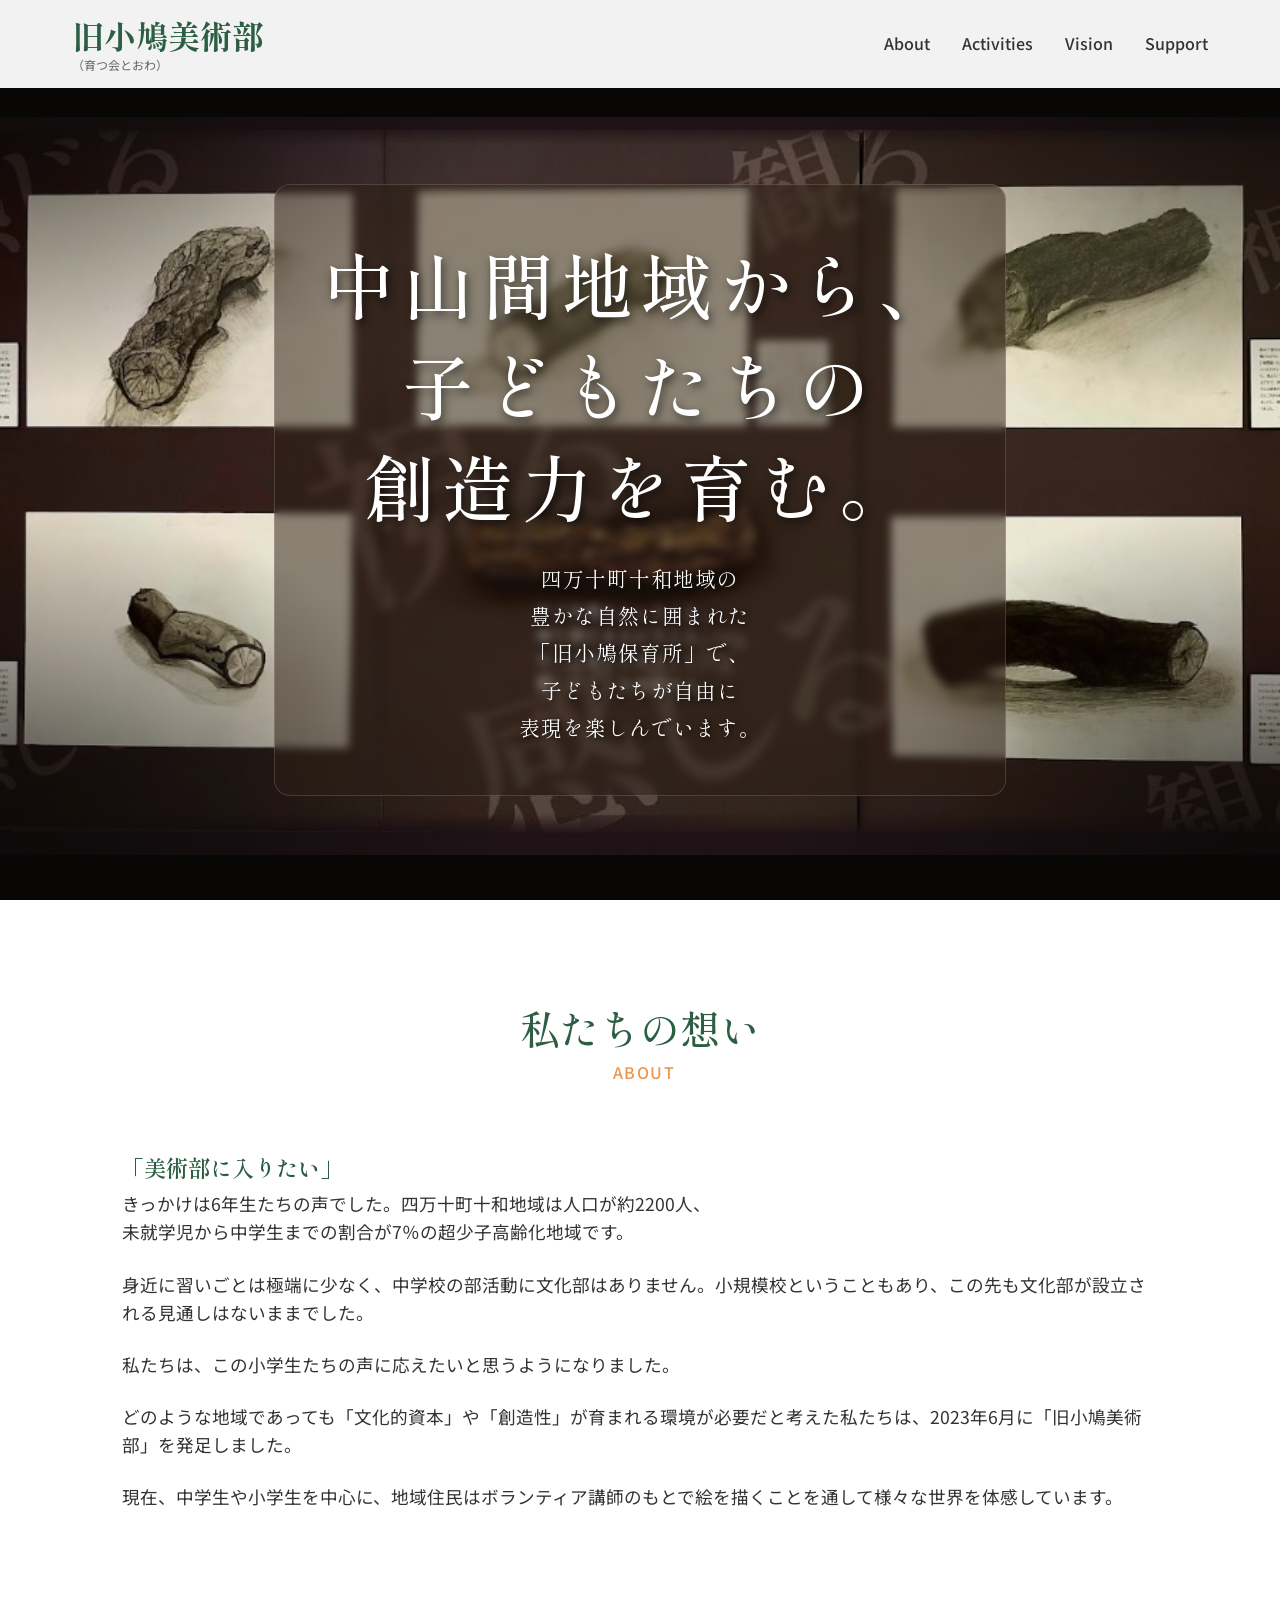
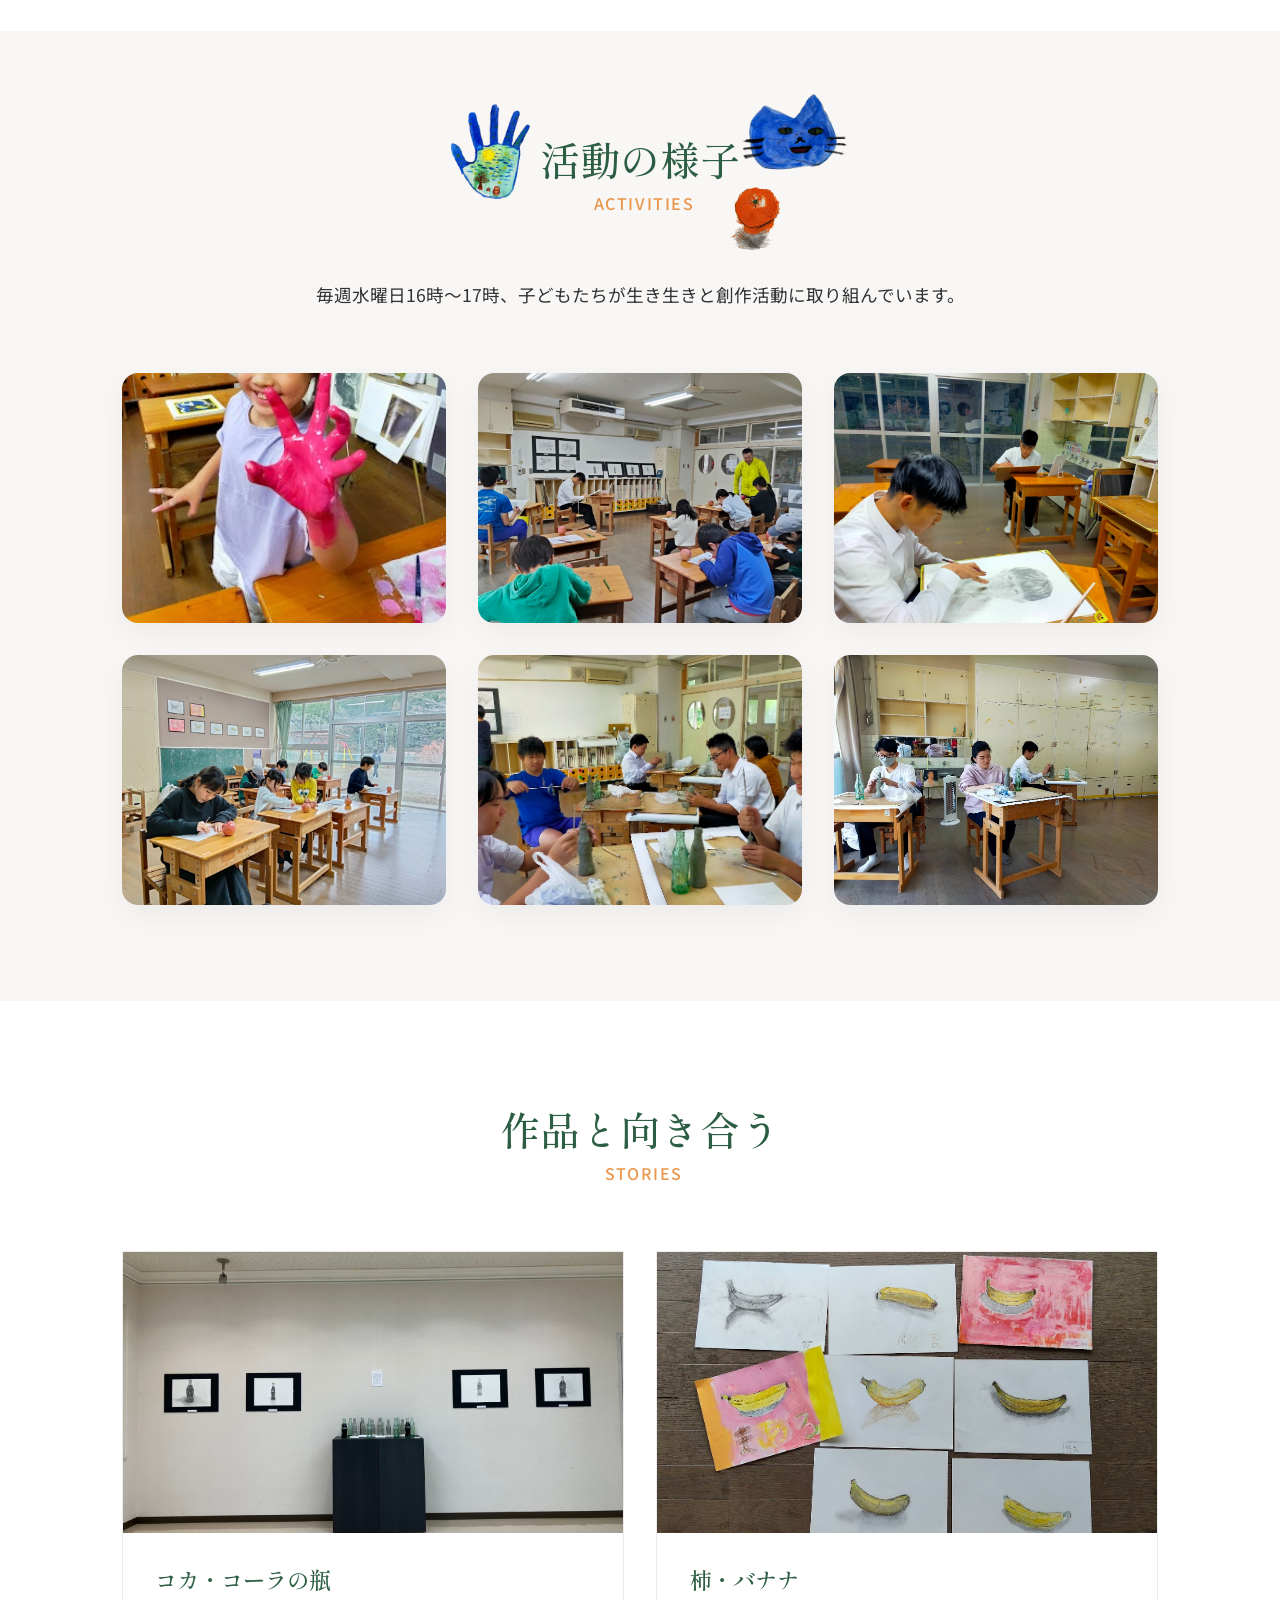
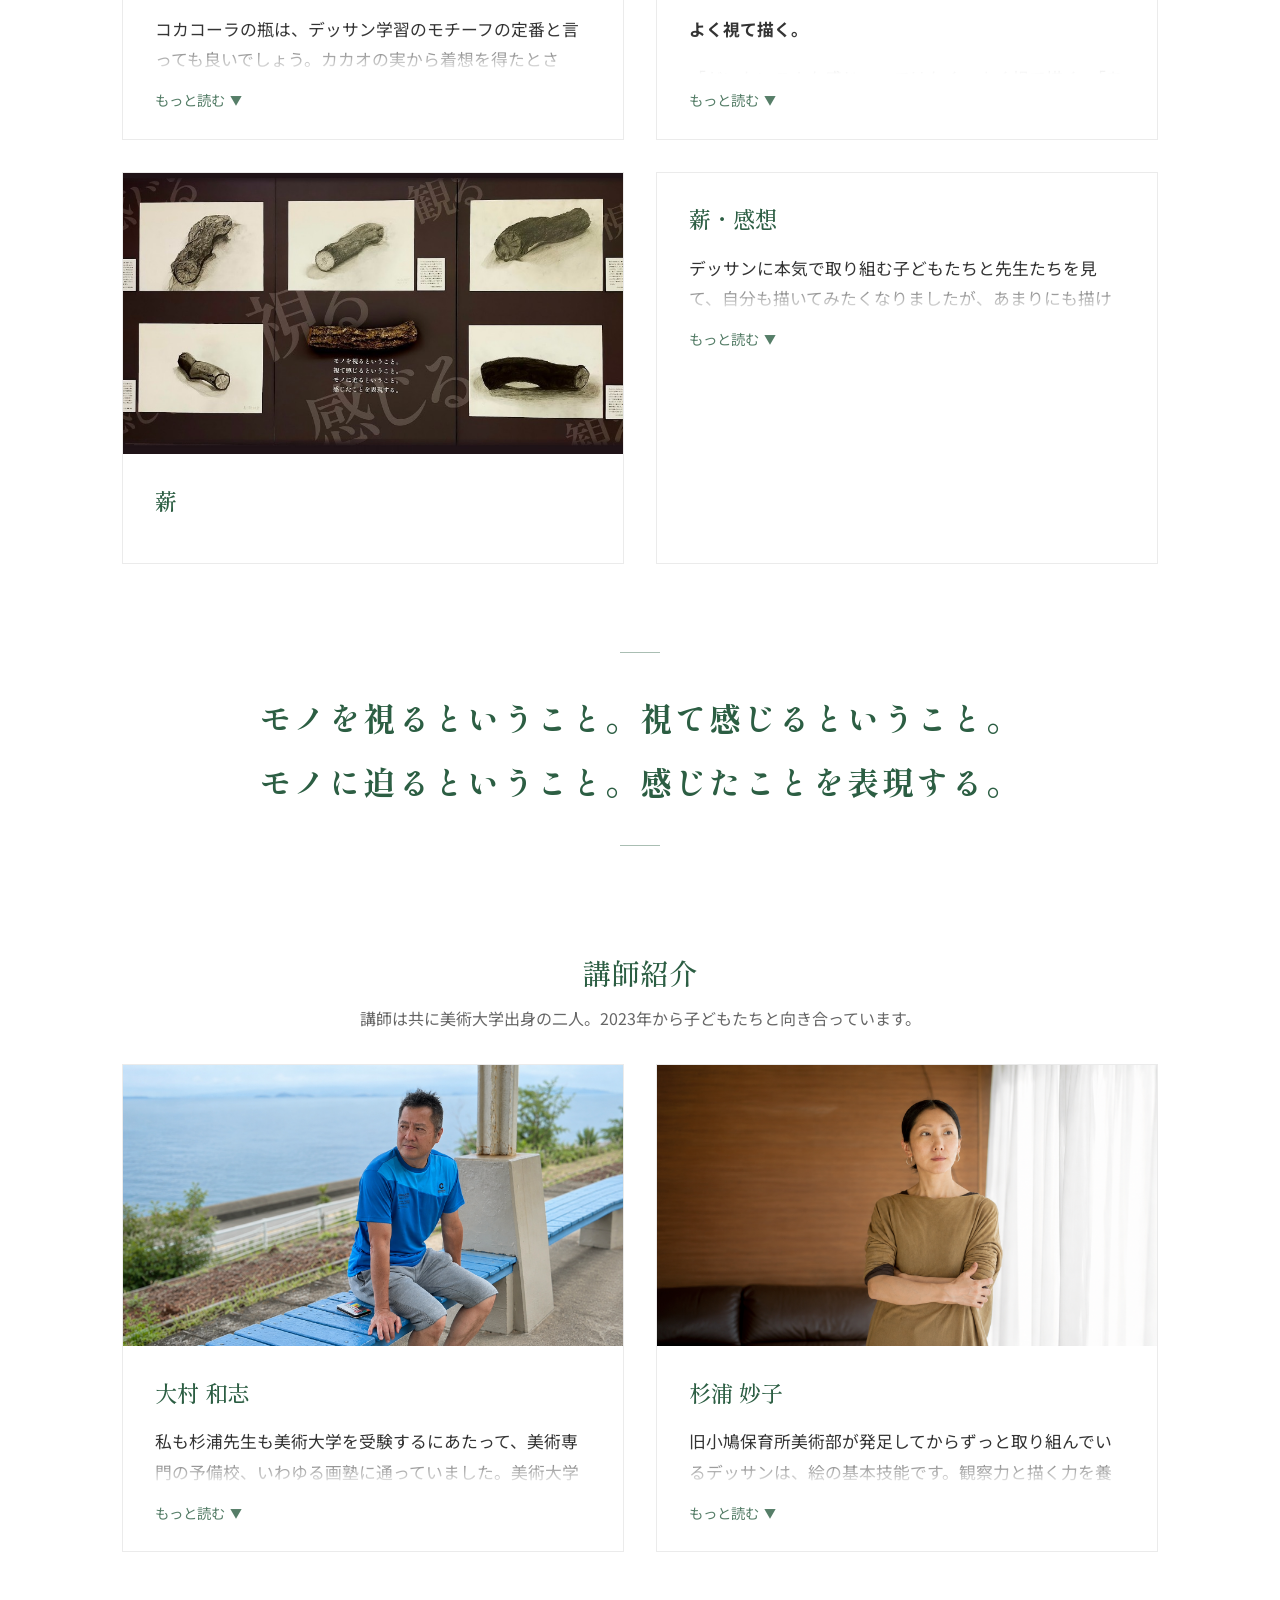
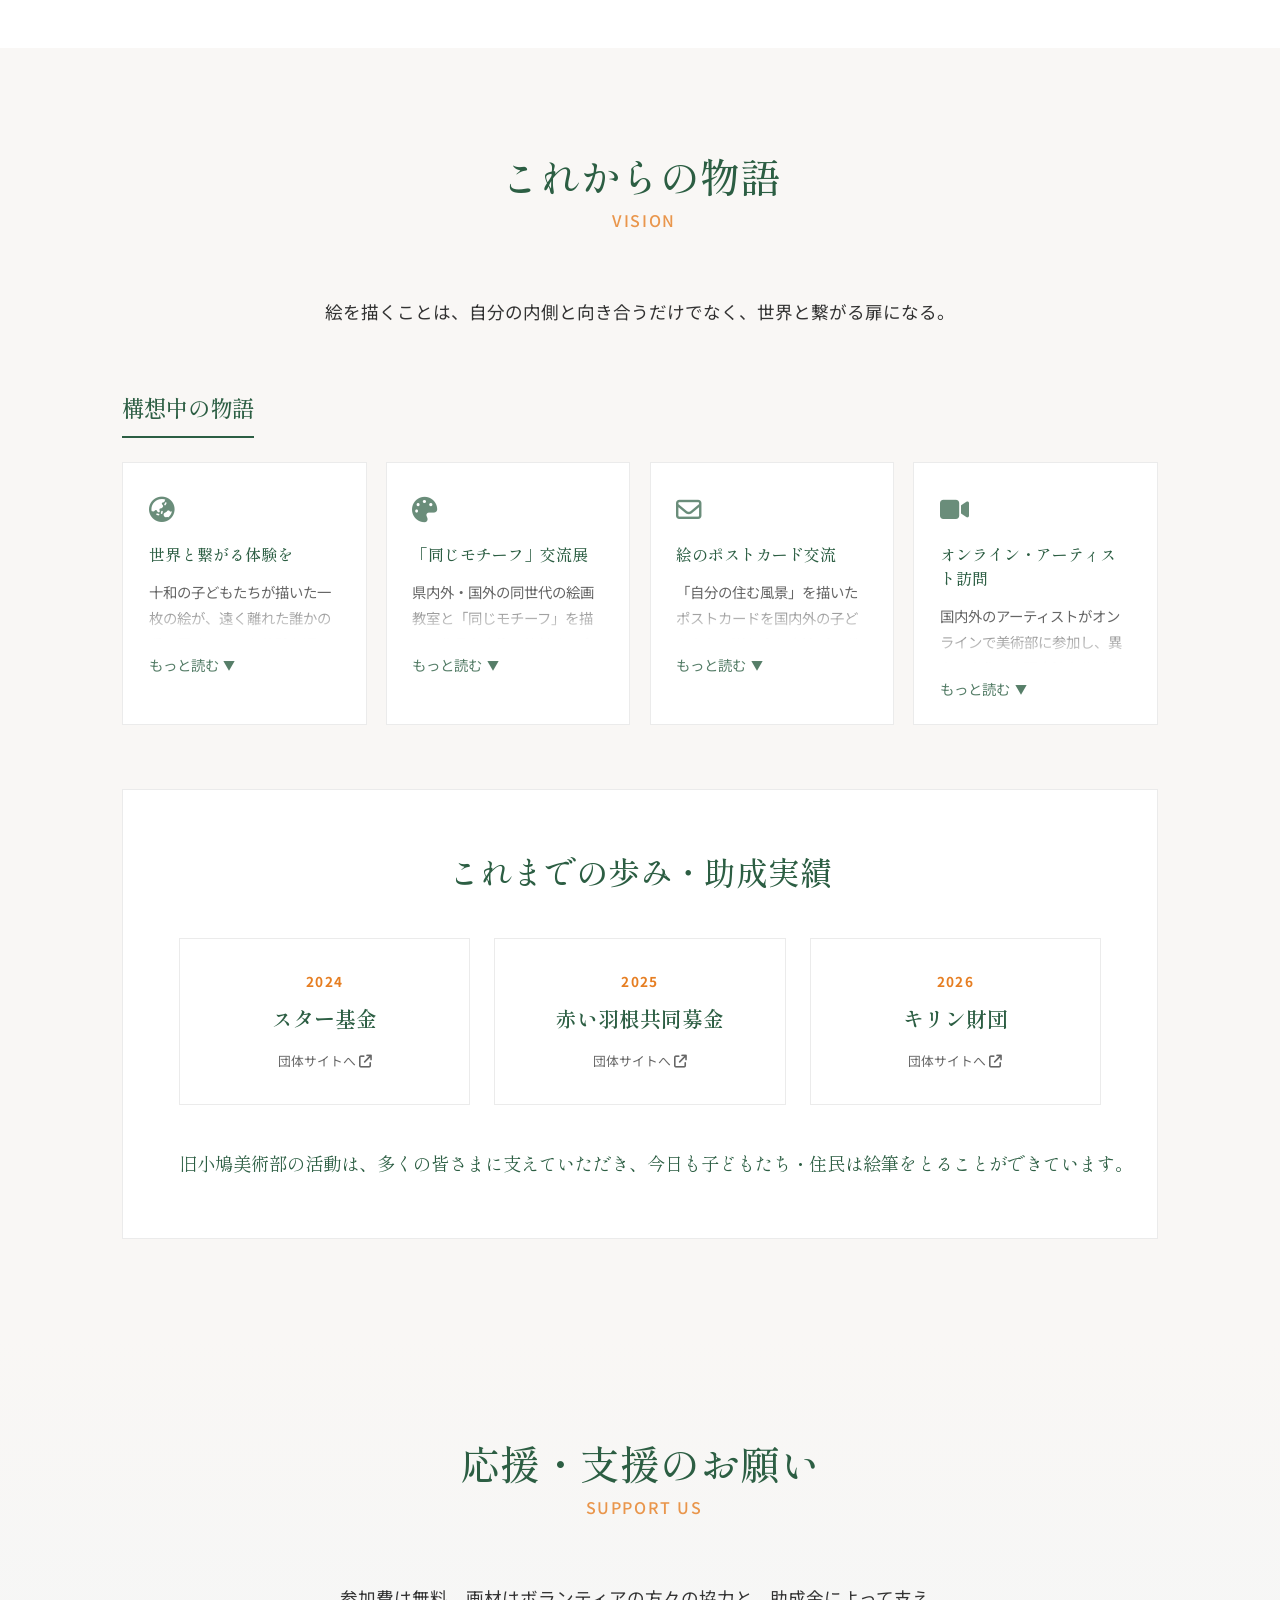
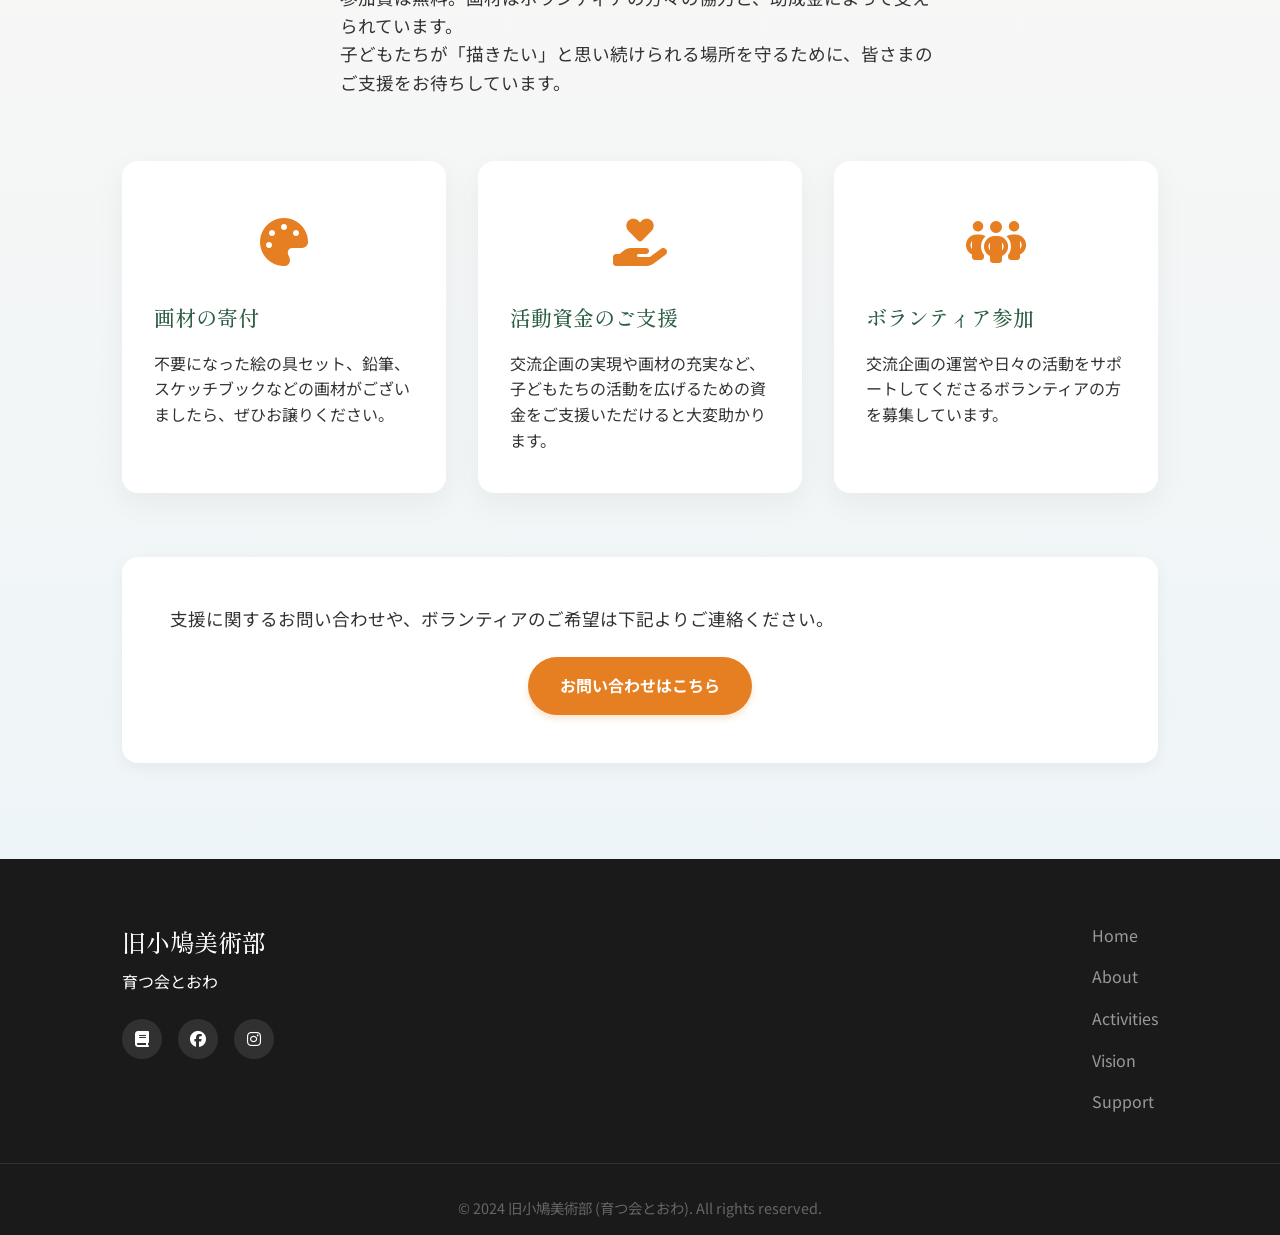
==== index.html @ 77a18623 "fix: 薪・感想カードからヒーロー画像を削除 Co-Authored-By: Claude Sonnet 4.6 <noreply@anthropic.com>" ====
<!DOCTYPE html>
<html lang="ja">

<head>
    <meta charset="UTF-8">
    <meta name="viewport" content="width=device-width, initial-scale=1.0">
    <title>旧小鳩美術部 | 育つ会とおわ</title>
    <meta name="description" content="四万十町十和地域の子どもたちの創造力を育む「旧小鳩美術部」の公式ウェブサイトです。">
    <!-- Google Fonts -->
    <link rel="preconnect" href="https://fonts.googleapis.com">
    <link rel="preconnect" href="https://fonts.gstatic.com" crossorigin>
    <link
        href="https://fonts.googleapis.com/css2?family=Noto+Sans+JP:wght@100..900&family=Shippori+Mincho:wght@400;500;600;700&family=M+PLUS+Rounded+1c:wght@300;400;500&display=swap"
        rel="stylesheet">
    <!-- Font Awesome -->
    <link rel="stylesheet" href="https://cdnjs.cloudflare.com/ajax/libs/font-awesome/6.4.0/css/all.min.css">
    <link rel="stylesheet" href="style.css?v=33">
</head>

<body>
    <!-- Header -->
    <header class="header">
        <div class="header-container">
            <h1 class="logo">
                <a href="#">旧小鳩美術部</a>
                <span class="logo-sub">（育つ会とおわ）</span>
            </h1>
            <nav class="nav">
                <ul class="nav-list">
                    <li><a href="#about">About</a></li>
                    <li><a href="#activities">Activities</a></li>
                    <li><a href="#vision">Vision</a></li>
                    <li><a href="#support">Support</a></li>
                </ul>
            </nav>
            <div class="hamburger">
                <span></span>
                <span></span>
                <span></span>
            </div>
        </div>
    </header>

    <main>
        <!-- Hero Section -->
        <section class="hero" id="home">
            <div class="hero-content">
                <h2 class="hero-title">中山間地域から<span class="hero-kuten">、</span><br class="hero-br">子どもたちの<br class="hero-br">創造力を育む。</h2>
                <p class="hero-text">四万十町十和地域の<br>豊かな自然に囲まれた<br>「旧小鳩保育所」で、<br>子どもたちが自由に<br>表現を楽しんでいます。</p>
            </div>
        </section>

        <!-- About Section -->
        <section class="section about" id="about">
            <div class="container">
                <h2 class="section-title">私たちの想い<span>About</span></h2>
                <div class="about-flex">
                    <div class="about-text">
                        <p><span class="about-voice">「美術部に入りたい」</span>きっかけは6年生たちの声でした。四万十町十和地域は人口が約2200人、<br>未就学児から中学生までの割合が7％の超少子高齢化地域です。</p>
                        <p>身近に習いごとは極端に少なく、中学校の部活動に文化部はありません。小規模校ということもあり、この先も文化部が設立される見通しはないままでした。</p>
                        <p>私たちは、この小学生たちの声に応えたいと思うようになりました。</p>
                        <p>どのような地域であっても「文化的資本」や「創造性」が育まれる環境が必要だと考えた私たちは、2023年6月に「旧小鳩美術部」を発足しました。</p>
                        <p>現在、中学生や小学生を中心に、地域住民はボランティア講師のもとで絵を描くことを通して様々な世界を体感しています。</p>
                    </div>
                </div>
            </div>
        </section>

        <!-- Activities Section -->
        <section class="section activities" id="activities">
            <img src="img/art/to-ka/te.png" alt="" class="deco-art deco-te" aria-hidden="true">
            <img src="img/art/to-ka/neko.png" alt="" class="deco-art deco-neco" aria-hidden="true">
            <img src="img/art/to-ka/mikan.png" alt="" class="deco-art deco-mican" aria-hidden="true">
            <div class="container">
                <h2 class="section-title">活動の様子<span>Activities</span></h2>
                <p class="section-desc">毎週水曜日16時～17時、子どもたちが生き生きと創作活動に取り組んでいます。</p>

                <div class="gallery">
                    <div class="gallery-item">
                        <div class="image-placeholder mock-img-1"></div>
                    </div>
                    <div class="gallery-item">
                        <div class="image-placeholder mock-img-2"></div>
                    </div>
                    <div class="gallery-item">
                        <div class="image-placeholder mock-img-3"></div>
                    </div>
                    <div class="gallery-item">
                        <div class="image-placeholder mock-img-4"></div>
                    </div>
                    <div class="gallery-item">
                        <div class="image-placeholder mock-img-5"></div>
                    </div>
                    <div class="gallery-item">
                        <div class="image-placeholder mock-img-6"></div>
                    </div>
                </div>
            </div>
        </section>

        <!-- Stories Section -->
        <section class="section stories" id="stories">
            <div class="container">
                <h2 class="section-title">作品と向き合う<span>Stories</span></h2>

                <!-- 1. 作品カード -->
                <div class="story-grid">
                    <div class="story-card">
                        <img src="img/art/cola.jpg" alt="コカコーラの瓶 デッサン展示" class="story-card-img">
                        <div class="story-card-content">
                            <h3>コカ・コーラの瓶</h3>
                            <div class="story-body">
                                <div class="story-text">
                                    <p>コカコーラの瓶は、デッサン学習のモチーフの定番と言っても良いでしょう。カカオの実から着想を得たとされ、暗闇で持ってもそれとわかるオリジナルな形として作られたコカコーラの瓶は、長い歴史を経て現在の洗練された形になりました。極められた曲線美とバランス美は、今も、飲料ボトルデザインの最高傑作であり続けています。</p>
                                    <p>ボトルデザインの必要性が失われたかに見えるペットボトル時代の今、人々から忘れられつつある「コカ・コーラの瓶の美しさ」を、視て、感じて、書いて、さらには、触って、発見して、表現することに挑みました。</p>
                                    <p>デッサンの後に、粘土で表現してみた人、粘土の後にデッサンに取り組んだ人、粘土だけに集中した人。各々がコカコーラの瓶と向き合いました。</p>
                                </div>
                            </div>
                            <button class="story-toggle">もっと読む <span class="toggle-icon">▼</span></button>
                        </div>
                    </div>

                    <div class="story-card">
                        <img src="img/art/banana.jpg" alt="柿・バナナ デッサン" class="story-card-img">
                        <div class="story-card-content">
                            <h3>柿・バナナ</h3>
                            <div class="story-body">
                                <div class="story-text">
                                    <p><strong>よく視て描く。</strong></p>
                                    <p>「だいたいこんな感じ〜」ではなく、よく視て描く。「あぁ、こんなになっていたのか！」「あぁ、柿色一色じゃないんだ！」「あぁ、丸いだけじゃないんだ！」それが大切。</p>
                                    <p>よく視て描く。思い込みで済ませていると、なんでも思い込みで済ませるようになる。どんなものにも、さまざまな表情があって、ひとつとして同じものはないことを知る。</p>
                                    <p>じっくり観る。これでもか！と観る。すると、これだけ描ける！みんな、よく観た！よく描けた！</p>
                                </div>
                            </div>
                            <button class="story-toggle">もっと読む <span class="toggle-icon">▼</span></button>
                        </div>
                    </div>

                    <div class="story-card">
                        <img src="img/art/hero-bg-edited.jpg" alt="薪 デッサン展示" class="story-card-img">
                        <div class="story-card-content">
                            <h3>薪</h3>
                        </div>
                    </div>

                    <div class="story-card">
                        <div class="story-card-content">
                            <h3>薪・感想</h3>
                            <div class="story-body">
                                <div class="story-text">
                                    <p>デッサンに本気で取り組む子どもたちと先生たちを見て、自分も描いてみたくなりましたが、あまりにも描けなくてすぐに後悔。でも、そんな感情を乗り越えていった子どもたちに習って続けてみました。すると、続けた人にだけ解る世界に少し触れられたような気がしました。そして、真剣に描く行為や空間を誰かと共有することが楽しいという自分を発見しました。また皆と描きたい!!</p>
                                    <p class="story-attr">成人女性</p>
                                    <p>初めて描きました。最初は「1時間で描けるかな」と思って描いてみたいけど、1時間描いたところで、先生から「さあ!ここからだよ!」と言われて続けていたら、視えていなかったところが次々に視えてきて、明暗や影や立体感など、いろんな発見がありました。「できた」と思ったところから続けていたら新しい発見があったし、描き終わってからも発見がありました。</p>
                                    <p class="story-attr">中学2年生　男子</p>
                                    <p>デッサンというものをやったことがないだけでなく見たこともありませんでした。楽しそうだなあと思って描くことにしました。どうしても描く方に偏りがちになるけれど、できるだけ描くのを抑えて、視るようにしました。すると、それまで表面の模様に引っ張られてしまっていたけど、明暗が視えてきました。明暗が視えてくると立体感が出てきました。すごくがんばって描けたと思います。</p>
                                    <p class="story-attr">中学3年生　男子</p>
                                    <p>最初にモチーフを見た時「細かいけど、そのぶん描きやすいかも」と思いました。でも、描き進めていくうちに視た通り描けないところが出てきて、特に伐り口のところが、どうしても窪んでるようになってしまって困っていたときに先生から「直線での表現」というヒントをもらいました。描き始めていくうちに視えてきたことがたくさんあって、最後は「木らしく立体的に」描けたと思います。</p>
                                    <p class="story-attr">中学2年生　男子</p>
                                    <p>どう描けば、硬すぎないけど柔らかくもない「木の質感」が出るんだろうと考えました。表面のゴツゴツした感じに惑わされながら、まずは大まかな輪郭を捉えつつ、影をしっかり視るようにしました。途中で「明暗を視よう!」という助言をもらって、思い切って明暗を視て、思い切って描きました。ちゃんと視ないと想像で描いてしまうので、視ることが大切だと思いました。</p>
                                    <p class="story-attr">中学2年生　男子</p>
                                </div>
                            </div>
                            <button class="story-toggle">もっと読む <span class="toggle-icon">▼</span></button>
                        </div>
                    </div>
                </div>

                <!-- 2. コンセプト文 -->
                <div class="stories-concept">
                    <p>モノを視る<br class="sp-br">ということ。<br class="sp-br">視て感じる<br class="sp-br">ということ。</p>
                    <p>モノに迫る<br class="sp-br">ということ。<br class="sp-br">感じたことを<br class="sp-br">表現する。</p>
                </div>

                <!-- 3. 講師紹介 -->
                <div class="instructor-heading">
                    <h3>講師紹介</h3>
                    <p>講師は共に美術大学出身の二人。2023年から子どもたちと向き合っています。</p>
                </div>
                <div class="story-grid">
                    <div class="story-card">
                        <img src="img/teacher/横長/a7eb2514-f425-4d17-a295-8e4b19786061.png" alt="講師 大村和志" class="story-card-img instructor-img">
                        <div class="story-card-content">
                            <h3>大村 和志</h3>
                            <div class="story-body">
                                <div class="story-text">
                                    <p>私も杉浦先生も美術大学を受験するにあたって、美術専門の予備校、いわゆる画塾に通っていました。美術大学というところは「画塾などで専門の美術教育を受けていないと合格できない」とされています。100%ではありませんし、美術大学のレベルにもよりますが、100%に近いことは確かです。</p>
                                    <p>デッサンで何を学ぶのかというと、私の場合は「徹底的に視ること」でした。もののかたちはもちろん、それらを取り巻く空気、光、全ての質感・・・目の前のモチーフそのものと、それらがそこにどう存在しているのかを徹底的に視て、そして自分はどう感じたのかを紙の上に表現する。その作業の中で「見えていなかったものとの新しい出合い」があり、さらに深く視ていく。これらの行いの全てがデッサンなのであろうというのが、私がかつて学んだことであり、今もそう考えています。</p>
                                    <p>この作業は、何も美術大学に行かずとも、あるいは絵を描かずとも、生きていく上で必要なスキルというか「ものの見方の習慣」であろうと思います。ここでデッサンに取り組む中学生と接しながら、これからの彼らの人生において、そんなスキルが身につきますようにと願っています。</p>
                                </div>
                            </div>
                            <button class="story-toggle">もっと読む <span class="toggle-icon">▼</span></button>
                        </div>
                    </div>
                    <div class="story-card">
                        <img src="img/teacher/横長/ca527e73-3e22-4c63-816f-4a30d3101622.png" alt="講師 杉浦妙子" class="story-card-img instructor-img">
                        <div class="story-card-content">
                            <h3>杉浦 妙子</h3>
                            <div class="story-body">
                                <div class="story-text">
                                    <p>旧小鳩保育所美術部が発足してからずっと取り組んでいるデッサンは、絵の基本技能です。観察力と描く力を養い、三次元のものを二次元に置き換えて描く力がデッサン力であり、描きたいものを描きたいように描くにはデッサン力が必要です。</p>
                                    <p>中学生たちはモチーフをよく観察して、講師からの指摘とアドバイスをよく聞いて、よく考えて、よく手を動かして、試行錯誤しながら描き続け、確実にデッサン力が上がってきています。</p>
                                    <p>旧小鳩保育所美術部は、描くことが好きな人が絵に集中して描くことのできる場（アトリエ）であり、集える場であると良いなと思っています。やってみたい、ちょっとやってみようかなと思ったら、それはもう既に才能の発露です。老若男女どんな方でも、ふらっと寄ってまず描いてみてほしいです。</p>
                                </div>
                            </div>
                            <button class="story-toggle">もっと読む <span class="toggle-icon">▼</span></button>
                        </div>
                    </div>
                </div>

            </div>
        </section>

        <!-- Vision Section -->
        <section class="section vision" id="vision">
            <div class="container">
                <h2 class="section-title">これからの物語<span>Vision</span></h2>
                <p class="section-desc">絵を描くことは、自分の内側と向き合うだけでなく、世界と繋がる扉になる。</p>

                <!-- 構想中の物語 -->
                <div class="vision-subtitle-block">
                    <h3 class="vision-subtitle">構想中の物語</h3>
                </div>
                <div class="vision-grid">
                    <div class="vision-card">
                        <div class="vision-icon"><i class="fa-solid fa-earth-asia"></i></div>
                        <h3>世界と繋がる体験を</h3>
                        <div class="story-body">
                            <p>十和の子どもたちが描いた一枚の絵が、遠く離れた誰かの手に届く。そんな体験を通じて、地域の枠を超えた繋がりを育みたいと考えています。</p>
                        </div>
                        <button class="story-toggle">もっと読む <span class="toggle-icon">▼</span></button>
                    </div>
                    <div class="vision-card">
                        <div class="vision-icon"><i class="fa-solid fa-palette"></i></div>
                        <h3>「同じモチーフ」交流展</h3>
                        <div class="story-body">
                            <p>県内外・国外の同世代の絵画教室と「同じモチーフ」を描いて作品を交換・比較する企画。同じものを見ても感じ方は違う——その発見が、子どもたちの視野を広げます。</p>
                        </div>
                        <button class="story-toggle">もっと読む <span class="toggle-icon">▼</span></button>
                    </div>
                    <div class="vision-card">
                        <div class="vision-icon"><i class="fa-regular fa-envelope"></i></div>
                        <h3>絵のポストカード交流</h3>
                        <div class="story-body">
                            <p>「自分の住む風景」を描いたポストカードを国内外の子どもたちと送り合う交流プログラム。十和の山や川が、世界のどこかの壁に飾られる日を目指して。</p>
                        </div>
                        <button class="story-toggle">もっと読む <span class="toggle-icon">▼</span></button>
                    </div>
                    <div class="vision-card">
                        <div class="vision-icon"><i class="fa-solid fa-video"></i></div>
                        <h3>オンライン・アーティスト訪問</h3>
                        <div class="story-body">
                            <p>国内外のアーティストがオンラインで美術部に参加し、異なる文化・表現方法を子どもたちに届けるプログラム。山奥にいながら、世界の感性に触れる時間を。</p>
                        </div>
                        <button class="story-toggle">もっと読む <span class="toggle-icon">▼</span></button>
                    </div>
                </div>

                <!-- これまでの歩み・助成実績 -->
                <div class="grants">
                    <h3 class="grants-title">これまでの歩み・助成実績</h3>
                    <div class="grants-grid">
                        <div class="grant-card">
                            <span class="grant-year">2024</span>
                            <span class="grant-name">スター基金</span>
                            <a href="https://starpilots.jp/" target="_blank" rel="noopener" class="grant-link">団体サイトへ <i class="fa-solid fa-arrow-up-right-from-square"></i></a>
                        </div>
                        <div class="grant-card">
                            <span class="grant-year">2025</span>
                            <span class="grant-name">赤い羽根共同募金</span>
                            <a href="https://www.akaihane.or.jp/" target="_blank" rel="noopener" class="grant-link">団体サイトへ <i class="fa-solid fa-arrow-up-right-from-square"></i></a>
                        </div>
                        <div class="grant-card">
                            <span class="grant-year">2026</span>
                            <span class="grant-name">キリン財団</span>
                            <a href="https://www.kirin-foundation.or.jp/" target="_blank" rel="noopener" class="grant-link">団体サイトへ <i class="fa-solid fa-arrow-up-right-from-square"></i></a>
                        </div>
                    </div>
                    <p class="grants-message">旧小鳩美術部の活動は、多くの皆さまに支えていただき、今日も子どもたち・住民は絵筆をとることができています。</p>
                </div>
            </div>
        </section>

        <!-- Support Section -->
        <section class="section support" id="support">
            <div class="container">
                <h2 class="section-title">応援・支援のお願い<span>Support Us</span></h2>
                <p class="section-desc">
                    参加費は無料。画材はボランティアの方々の協力と、助成金によって支えられています。<br>
                    子どもたちが「描きたい」と思い続けられる場所を守るために、皆さまのご支援をお待ちしています。
                </p>

                <div class="support-cards">
                    <div class="support-card">
                        <div class="card-icon"><i class="fa-solid fa-palette"></i></div>
                        <h3>画材の寄付</h3>
                        <p>不要になった絵の具セット、鉛筆、スケッチブックなどの画材がございましたら、ぜひお譲りください。</p>
                    </div>
                    <div class="support-card">
                        <div class="card-icon"><i class="fa-solid fa-hand-holding-heart"></i></div>
                        <h3>活動資金のご支援</h3>
                        <p>交流企画の実現や画材の充実など、子どもたちの活動を広げるための資金をご支援いただけると大変助かります。</p>
                    </div>
                    <div class="support-card">
                        <div class="card-icon"><i class="fa-solid fa-people-group"></i></div>
                        <h3>ボランティア参加</h3>
                        <p>交流企画の運営や日々の活動をサポートしてくださるボランティアの方を募集しています。</p>
                    </div>
                </div>

                <div class="contact-area">
                    <p>支援に関するお問い合わせや、ボランティアのご希望は下記よりご連絡ください。</p>
                    <a href="mailto:info@example.com" class="btn btn-primary">お問い合わせはこちら</a>
                </div>
            </div>
        </section>
    </main>

    <!-- Footer -->
    <footer class="footer">
        <div class="container footer-content">
            <div class="footer-info">
                <h2 class="footer-logo">旧小鳩美術部</h2>
                <p>育つ会とおわ</p>
                <div class="social-links">
                    <a href="#" aria-label="note"><i class="fa-solid fa-book"></i></a>
                    <a href="#" aria-label="Facebook"><i class="fa-brands fa-facebook"></i></a>
                    <a href="#" aria-label="Instagram"><i class="fa-brands fa-instagram"></i></a>
                </div>
            </div>
            <div class="footer-nav">
                <ul class="f-nav-list">
                    <li><a href="#home">Home</a></li>
                    <li><a href="#about">About</a></li>
                    <li><a href="#activities">Activities</a></li>
                    <li><a href="#vision">Vision</a></li>
                    <li><a href="#support">Support</a></li>
                </ul>
            </div>
        </div>
        <div class="footer-bottom">
            <p>&copy; 2024 旧小鳩美術部 (育つ会とおわ). All rights reserved.</p>
        </div>
    </footer>

    <script src="main.js"></script>
</body>

</html>
---- style.css ----
/* CSS Reset & Variables */
:root {
    /* Color Palette */
    --clr-forest-green: #2C5E43;
    --clr-soft-blue: #A9D1E1;
    --clr-accent-yellow: #F4C430;
    --clr-accent-orange: #E67E22;
    --clr-text-main: #333333;
    --clr-text-light: #666666;
    --clr-bg-light: #F9F7F5;
    --clr-bg-white: #FFFFFF;

    /* Typography */
    --font-heading: 'Shippori Mincho', serif;
    --font-body: 'Noto Sans JP', sans-serif;

    /* Spacing */
    --space-sm: 1rem;
    --space-md: 2rem;
    --space-lg: 4rem;
    --space-xl: 6rem;

    /* Border Radius */
    --br-sm: 8px;
    --br-md: 16px;
    --br-lg: 24px;
}

* {
    margin: 0;
    padding: 0;
    box-sizing: border-box;
}

html {
    scroll-behavior: smooth;
    font-size: 16px;
}

body {
    font-family: var(--font-body);
    color: var(--clr-text-main);
    background-color: var(--clr-bg-light);
    line-height: 1.6;
}

h1,
h2,
h3,
h4,
.logo {
    font-family: var(--font-heading);
    font-weight: 500;
}

a {
    text-decoration: none;
    color: inherit;
}

ul {
    list-style: none;
}

img {
    max-width: 100%;
    height: auto;
    display: block;
}

.container {
    max-width: 1100px;
    margin: 0 auto;
    padding: 0 var(--space-md);
}

.section {
    padding: var(--space-xl) 0;
}

.section-title {
    font-size: 2.5rem;
    color: var(--clr-forest-green);
    margin-bottom: var(--space-lg);
    text-align: center;
    position: relative;
    display: flex;
    flex-direction: column;
    align-items: center;
}

.section-title span {
    font-family: var(--font-body);
    font-size: 1rem;
    text-transform: uppercase;
    color: var(--clr-accent-orange);
    letter-spacing: 0.1em;
    margin-left: 0.5rem;
    opacity: 0.8;
}

.btn {
    display: inline-block;
    padding: 1rem 2rem;
    border-radius: 50px;
    font-weight: bold;
    transition: all 0.3s ease;
    cursor: pointer;
    border: none;
    text-align: center;
}

.btn-primary {
    background-color: var(--clr-accent-orange);
    color: white;
    box-shadow: 0 4px 6px rgba(230, 126, 34, 0.2);
}

.btn-primary:hover {
    background-color: #d35400;
    transform: translateY(-2px);
    box-shadow: 0 6px 12px rgba(230, 126, 34, 0.3);
}

/* Header */
.header {
    background-color: rgba(255, 255, 255, 0.95);
    backdrop-filter: blur(10px);
    position: fixed;
    top: 0;
    width: 100%;
    z-index: 1000;
    box-shadow: 0 2px 10px rgba(0, 0, 0, 0.05);
}

.header-container {
    display: flex;
    justify-content: space-between;
    align-items: center;
    padding: 1rem var(--space-md);
    max-width: 1200px;
    margin: 0 auto;
}

.logo {
    display: flex;
    flex-direction: column;
    font-family: var(--font-heading);
    font-size: 2rem;
    font-weight: 700;
    color: var(--clr-forest-green);
    line-height: 1.2;
}

.logo a {
    color: inherit;
    text-decoration: none;
}

.logo-sub {
    font-size: 0.75rem;
    font-family: var(--font-body);
    font-weight: 400;
    color: var(--clr-text-light);
    margin-top: 0.2rem;
}

.nav-list {
    display: flex;
    gap: 2rem;
}

.nav-list a {
    font-weight: 500;
    transition: color 0.3s;
    position: relative;
}

.nav-list a::after {
    content: '';
    position: absolute;
    width: 0;
    height: 2px;
    bottom: -4px;
    left: 0;
    background-color: var(--clr-accent-yellow);
    transition: width 0.3s ease;
}

.nav-list a:hover::after {
    width: 100%;
}

.hamburger {
    display: none;
    flex-direction: column;
    gap: 5px;
    cursor: pointer;
}

.hamburger span {
    width: 25px;
    height: 3px;
    background-color: var(--clr-forest-green);
    border-radius: 2px;
}

/* Hero Section */
.hero {
    height: 100vh;
    min-height: 600px;
    position: relative;
    overflow: hidden;
    display: flex;
    align-items: center;
    justify-content: center;
    text-align: center;
    color: var(--clr-bg-white);
    padding-top: 80px;
}

.hero::before {
    content: '';
    position: absolute;
    inset: 0;
    background: #080706 url('img/art/hero-bg-edited.jpg?v=20260519') center 72%/auto 82% no-repeat;
    z-index: 0;
}

.hero::after {
    content: '';
    position: absolute;
    inset: 0;
    background:
        radial-gradient(ellipse 40% 45% at   0%   0%, rgba(8, 7, 6, 0.88) 0%, transparent 100%),
        radial-gradient(ellipse 40% 45% at 100%   0%, rgba(8, 7, 6, 0.88) 0%, transparent 100%),
        radial-gradient(ellipse 40% 45% at   0% 100%, rgba(8, 7, 6, 0.88) 0%, transparent 100%),
        radial-gradient(ellipse 40% 45% at 100% 100%, rgba(8, 7, 6, 0.88) 0%, transparent 100%);
    z-index: 1;
}

.hero-content {
    max-width: 800px;
    padding: 3rem;
    position: relative;
    z-index: 2;
    background: rgba(44, 30, 20, 0.5);
    /* warm, dark, translucent box */
    backdrop-filter: blur(4px);
    border-radius: var(--br-md);
    border: 1px solid rgba(255, 255, 255, 0.15);
}

.hero-title {
    font-size: clamp(2.5rem, 6vw, 4.5rem);
    margin-bottom: 1.5rem;
    line-height: 1.4;
    font-weight: 500;
    letter-spacing: 0.1em;
    text-shadow: 2px 4px 10px rgba(0, 0, 0, 0.6);
}

.hero-text {
    font-size: 1.3rem;
    font-family: var(--font-heading);
    letter-spacing: 0.05em;
    line-height: 1.8;
    text-shadow: 2px 2px 5px rgba(0, 0, 0, 0.8);
}

/* About Section */
.about {
    background-color: var(--clr-bg-white);
}

.about-text {
    max-width: 100%;
    margin: 0 auto;
}

.about-text h3 {
    font-size: 1.8rem;
    color: var(--clr-forest-green);
    margin-bottom: 1.5rem;
    text-align: center;
}

.about-text p {
    margin-bottom: 1.5rem;
    font-size: 1.1rem;
}

.about-voice {
    font-family: var(--font-heading);
    font-size: 1.4rem;
    font-weight: 600;
    color: var(--clr-forest-green);
    display: block;
    margin-bottom: 0.3rem;
}

/* Activities */
.activities {
    background-color: var(--clr-bg-light);
    position: relative;
    overflow: hidden;
}

@keyframes bounce {
    0%, 100% { transform-origin: center bottom; transform: translateY(0) rotate(var(--rot)); }
    40%       { transform-origin: center bottom; transform: translateY(-18px) rotate(var(--rot)); }
    60%       { transform-origin: center bottom; transform: translateY(-10px) rotate(var(--rot)); }
}

.deco-art {
    position: absolute;
    pointer-events: none;
    user-select: none;
    mix-blend-mode: multiply;
    animation: bounce 2.4s ease-in-out infinite;
}

.deco-te {
    --rot: -10deg;
    animation-delay: 0s;
}

.deco-neco {
    --rot: 8deg;
    animation-delay: 0.6s;
}

.deco-mican {
    --rot: -5deg;
    animation-delay: 1.2s;
}

.deco-te {
    width: 130px;
    top: 72px;
    right: calc(50% + 80px);
}

.deco-neco {
    width: 110px;
    top: 30px;
    left: calc(50% + 100px);
}

.deco-mican {
    width: 100px;
    top: 150px;
    left: calc(50% + 65px);
}

.section-desc {
    text-align: center;
    max-width: 600px;
    margin: 0 auto var(--space-lg);
    font-size: 1.1rem;
}

.activities .section-desc,
.vision .section-desc {
    max-width: 900px;
    white-space: nowrap;
}

.gallery {
    display: grid;
    grid-template-columns: repeat(auto-fit, minmax(300px, 1fr));
    gap: 2rem;
}

.gallery-item {
    border-radius: var(--br-md);
    overflow: hidden;
    box-shadow: 0 10px 30px rgba(0, 0, 0, 0.05);
    background-color: white;
    transition: transform 0.3s ease;
}

.gallery-item:hover {
    transform: translateY(-10px);
}

.image-placeholder {
    height: 250px;
    background-color: #eee;
    background-size: cover;
    background-position: center;
}

.mock-img-1 {
    background-image: url('img/activity/activity-1.jpg');
}

.mock-img-2 {
    background-image: url('img/activity/activity-2.jpg');
}

.mock-img-3 {
    background-image: url('img/activity/activity-3.jpg');
}

.mock-img-4 {
    background-image: url('img/activity/activity-4.jpg');
}

.mock-img-5 {
    background-image: url('img/activity/activity-5.jpg');
}

.mock-img-6 {
    background-image: url('img/activity/activity-6.jpg');
}

/* Stories Section */
.stories {
    background-color: var(--clr-bg-white);
    padding: var(--space-xl) 0;
}

.story-grid {
    display: grid;
    grid-template-columns: repeat(2, 1fr);
    gap: 2rem;
}

.story-card {
    background: var(--clr-bg-white);
    border-radius: 0;
    padding: 0;
    box-shadow: none;
    border: 1px solid rgba(0,0,0,0.08);
    min-width: 0;
    overflow: hidden;
}

.story-card.full-width {
    grid-column: 1 / -1;
    border-left: none;
    border-top: 4px solid var(--clr-forest-green);
    background: var(--clr-forest-green);
    color: #fff;
    margin-top: 1rem;
}

.story-card.full-width h3 {
    color: #fff;
    border-bottom-color: rgba(255,255,255,0.2);
}

.story-card.full-width h4 {
    color: var(--clr-accent-yellow);
}

.story-card.full-width .story-text p {
    color: rgba(255,255,255,0.9);
}

.story-card.full-width .story-toggle {
    color: rgba(255,255,255,0.8);
}

/* 講師紹介 見出し */
.instructor-heading {
    text-align: center;
    margin: 3rem 0 2rem;
}

.instructor-heading h3 {
    font-family: var(--font-heading);
    font-size: 1.8rem;
    color: var(--clr-forest-green);
    margin-bottom: 0.6rem;
}

.instructor-heading p {
    font-size: 1rem;
    color: var(--clr-text-light);
}

/* コンセプト文 */
.stories-concept {
    text-align: center;
    padding: 3.5rem 2rem;
    margin: 2rem 0;
    position: relative;
}

.stories-concept::before,
.stories-concept::after {
    content: '';
    display: block;
    width: 40px;
    height: 1px;
    background: var(--clr-forest-green);
    margin: 0 auto;
    opacity: 0.4;
}

.stories-concept::before { margin-bottom: 2rem; }
.stories-concept::after  { margin-top: 2rem; }

.sp-br { display: none; }

.stories-concept p {
    font-family: var(--font-heading);
    font-size: 2rem;
    font-weight: 700;
    color: var(--clr-forest-green);
    line-height: 2;
    letter-spacing: 0.08em;
}

/* 画像：カード上部に全幅 */
.story-card-img {
    width: 100%;
    aspect-ratio: 16 / 9;
    object-fit: cover;
    display: block;
}

/* 講師写真：横長 */
.instructor-img {
    aspect-ratio: 16 / 9;
    object-fit: cover;
    background-color: #f5f3ef;
}

.story-card-content {
    padding: 1.8rem 2rem;
}

/* フェードアウト＆展開 */
.story-body {
    position: relative;
    max-height: 3.8rem;
    overflow: hidden;
    transition: max-height 0.5s ease;
}

.story-body::after {
    content: '';
    position: absolute;
    bottom: 0;
    left: 0;
    right: 0;
    height: 2.5rem;
    background: linear-gradient(transparent, #ffffff);
    pointer-events: none;
    transition: opacity 0.3s ease;
}

.story-body--fullwidth::after {
    background: linear-gradient(transparent, var(--clr-forest-green));
}

.story-body.expanded {
    max-height: 3000px;
}

.story-body.expanded::after {
    opacity: 0;
}

/* もっと読むボタン */
.story-toggle {
    background: none;
    border: none;
    color: var(--clr-forest-green);
    font-family: var(--font-body);
    font-size: 0.9rem;
    cursor: pointer;
    padding: 0.6rem 0 0;
    margin-top: 0.3rem;
    display: flex;
    align-items: center;
    gap: 0.3rem;
    opacity: 0.8;
    transition: opacity 0.2s;
}

.story-toggle:hover {
    opacity: 1;
}

.toggle-icon {
    display: inline-block;
    transition: transform 0.3s ease;
    font-size: 0.75rem;
}

.story-card h3 {
    font-size: 1.4rem;
    color: var(--clr-forest-green);
    margin-bottom: 1rem;
    white-space: nowrap;
    overflow: hidden;
    text-overflow: ellipsis;
}

.story-card h4 {
    font-size: 1.2rem;
    color: var(--clr-accent-orange);
    margin: 2rem 0 1rem;
}

.story-text p {
    margin-bottom: 1.2rem;
    font-size: 1.05rem;
    line-height: 1.8;
}

.story-text p:last-child {
    margin-bottom: 0;
}

/* 感想の署名 */
.story-attr {
    font-size: 0.85rem;
    color: var(--clr-text-light);
    text-align: right;
    margin-top: -0.6rem;
    margin-bottom: 1.8rem;
    font-style: italic;
}

/* Vision */
.vision {
    background: var(--clr-bg-light);
}

/* 構想中の物語 見出し */
.vision-subtitle-block {
    margin: 0 0 1.5rem;
}

.vision-subtitle {
    font-family: var(--font-heading);
    font-size: 1.4rem;
    color: var(--clr-forest-green);
    padding-bottom: 0.6rem;
    border-bottom: 2px solid var(--clr-forest-green);
    display: inline-block;
}

/* ビジョンカード：横4列 */
.vision-grid {
    display: grid;
    grid-template-columns: repeat(4, 1fr);
    gap: 1.2rem;
    margin-bottom: 4rem;
}

.vision-card {
    background: var(--clr-bg-white);
    border: 1px solid rgba(0,0,0,0.08);
    padding: 1.6rem;
    display: flex;
    flex-direction: column;
}

.vision-icon {
    font-size: 1.6rem;
    color: var(--clr-forest-green);
    margin-bottom: 0.8rem;
    opacity: 0.7;
}

.vision-card h3 {
    font-size: 1rem;
    color: var(--clr-forest-green);
    margin-bottom: 0.8rem;
    line-height: 1.5;
}

.vision-card .story-body::after {
    background: linear-gradient(transparent, #ffffff);
}

.vision-card .story-text p,
.vision-card .story-body > p {
    font-size: 0.9rem;
    color: var(--clr-text-light);
    line-height: 1.8;
}

/* 助成実績 */
.grants {
    background: var(--clr-bg-white);
    border: 1px solid rgba(0,0,0,0.08);
    padding: 3.5rem;
    text-align: center;
}

.grants-title {
    font-family: var(--font-heading);
    font-size: 2rem;
    color: var(--clr-forest-green);
    margin-bottom: 2.5rem;
}

.grants-grid {
    display: grid;
    grid-template-columns: repeat(3, 1fr);
    gap: 1.5rem;
    margin-bottom: 2.5rem;
}

.grant-card {
    border: 1px solid rgba(0,0,0,0.08);
    padding: 2rem 1.5rem;
    display: flex;
    flex-direction: column;
    align-items: center;
    gap: 0.6rem;
}

.grant-year {
    font-size: 0.85rem;
    font-weight: 700;
    color: var(--clr-accent-orange);
    letter-spacing: 0.1em;
}

.grant-name {
    font-family: var(--font-heading);
    font-size: 1.3rem;
    color: var(--clr-forest-green);
    font-weight: 600;
}

.grant-link {
    font-size: 0.8rem;
    color: var(--clr-text-light);
    text-decoration: none;
    margin-top: 0.4rem;
    transition: color 0.2s;
}

.grant-link:hover {
    color: var(--clr-forest-green);
}

.grants-message {
    font-family: var(--font-heading);
    font-size: 1.15rem;
    color: var(--clr-forest-green);
    line-height: 2;
    white-space: nowrap;
}

.exhibition-vision strong {
    color: var(--clr-accent-yellow);
    font-weight: 500;
}

/* Support */
.support .section-desc,
.support-card h3,
.support-card p,
.contact-area p {
    text-align: left;
}

.support {
    background-color: var(--clr-soft-blue);
    /* using a very light tint */
    background: linear-gradient(to bottom, #F9F7F5, #eef5f8);
}

.support-cards {
    display: grid;
    grid-template-columns: repeat(auto-fit, minmax(280px, 1fr));
    gap: 2rem;
    margin-bottom: var(--space-lg);
}

.support-card {
    background: white;
    padding: 2.5rem 2rem;
    border-radius: var(--br-md);
    text-align: center;
    box-shadow: 0 10px 30px rgba(0, 0, 0, 0.05);
    transition: transform 0.3s ease;
}

.support-card:hover {
    transform: translateY(-5px);
}

.card-icon {
    font-size: 3rem;
    color: var(--clr-accent-orange);
    margin-bottom: 1.5rem;
}

.support-card h3 {
    margin-bottom: 1rem;
    color: var(--clr-forest-green);
    font-size: 1.3rem;
}

.contact-area {
    text-align: center;
    background: white;
    padding: 3rem;
    border-radius: var(--br-md);
    box-shadow: 0 5px 15px rgba(0, 0, 0, 0.05);
}

.contact-area p {
    margin-bottom: 1.5rem;
    font-size: 1.1rem;
}

/* Footer */
.footer {
    background-color: #1a1a1a;
    color: white;
    padding: 4rem 0 1rem;
}

.footer-content {
    display: flex;
    justify-content: space-between;
    flex-wrap: wrap;
    gap: 2rem;
    margin-bottom: 3rem;
}

.footer-logo {
    color: white;
    margin-bottom: 0.5rem;
}

.social-links {
    margin-top: 1.5rem;
    display: flex;
    gap: 1rem;
}

.social-links a {
    display: inline-flex;
    align-items: center;
    justify-content: center;
    width: 40px;
    height: 40px;
    background: rgba(255, 255, 255, 0.1);
    border-radius: 50%;
    transition: background 0.3s;
}

.social-links a:hover {
    background: var(--clr-accent-orange);
}

.f-nav-list {
    display: flex;
    flex-direction: column;
    gap: 1rem;
}

.f-nav-list a {
    color: #999;
    transition: color 0.3s;
}

.f-nav-list a:hover {
    color: white;
}

.footer-bottom {
    text-align: center;
    padding-top: 2rem;
    border-top: 1px solid rgba(255, 255, 255, 0.1);
    color: #666;
    font-size: 0.9rem;
}

/* Responsive */
@media (max-width: 768px) {
    .nav {
        display: none;
    }

    .hamburger {
        display: flex;
    }

    .exhibition-info {
        flex-direction: column;
        gap: 1.5rem;
        align-items: flex-start;
    }

    .deco-neco {
        left: calc(50% + 85px);
    }

    .section-desc,
    .instructor-heading p,
    .grants-title,
    .grants-message,
    .contact-area p,
    .support-card p,
    .support-card h3,
    .grant-card,
    .grant-name,
    .grant-year,
    .grant-link {
        text-align: left;
    }

    .section-title {
        font-size: 1.8rem;
    }

    .grants {
        padding: 2rem 1rem;
    }

    .grant-card {
        padding: 1.2rem 1rem;
        align-items: flex-start;
    }

    .grants-title {
        font-size: 1.3rem;
        margin-bottom: 1.5rem;
    }

    .grant-name {
        font-size: 1.2rem;
    }

    .grants-grid {
        grid-template-columns: 1fr;
        gap: 1rem;
    }

    .activities .section-desc,
    .vision .section-desc {
        white-space: normal;
    }

    .sp-br {
        display: block;
    }

    .hero-kuten {
        display: none;
    }

    .hero-br {
        display: none;
    }

    .story-grid {
        grid-template-columns: 1fr;
    }

    .vision-grid {
        grid-template-columns: 1fr;
    }

    .grants-grid {
        grid-template-columns: 1fr;
    }
}
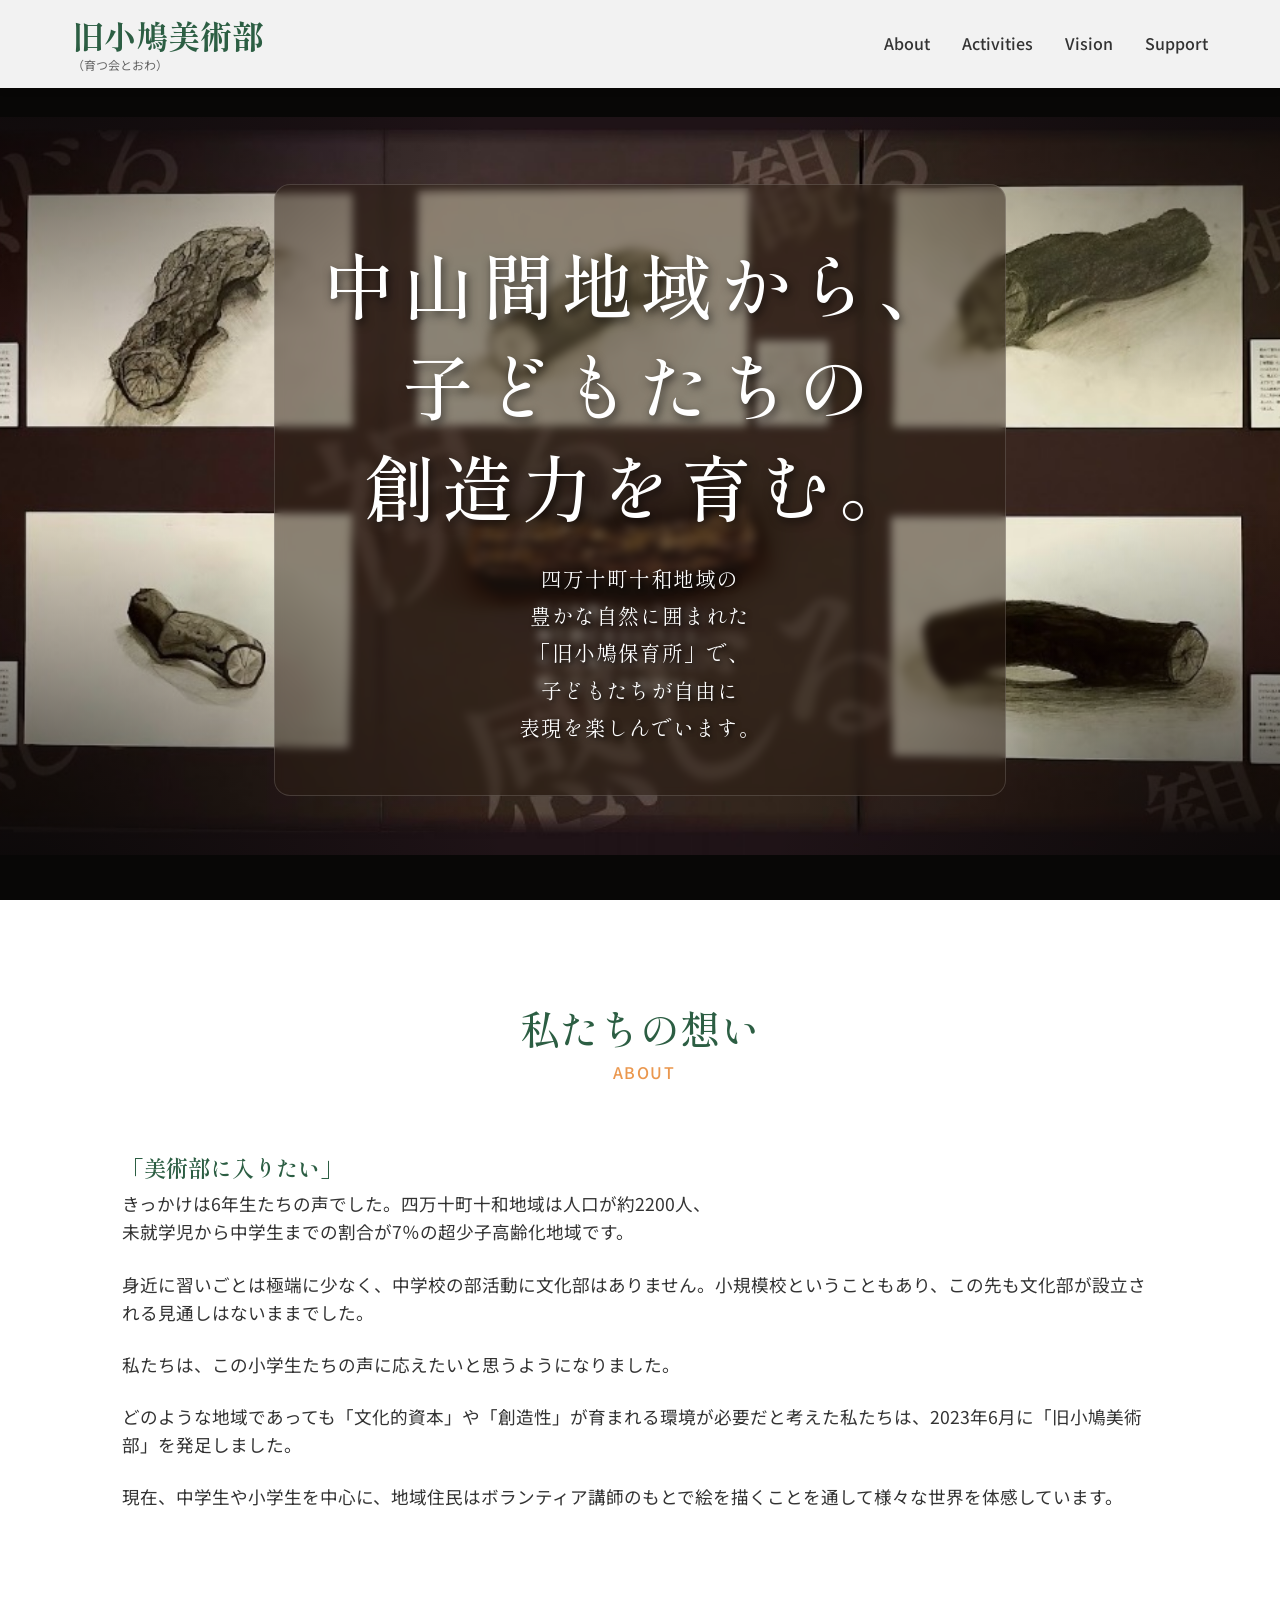
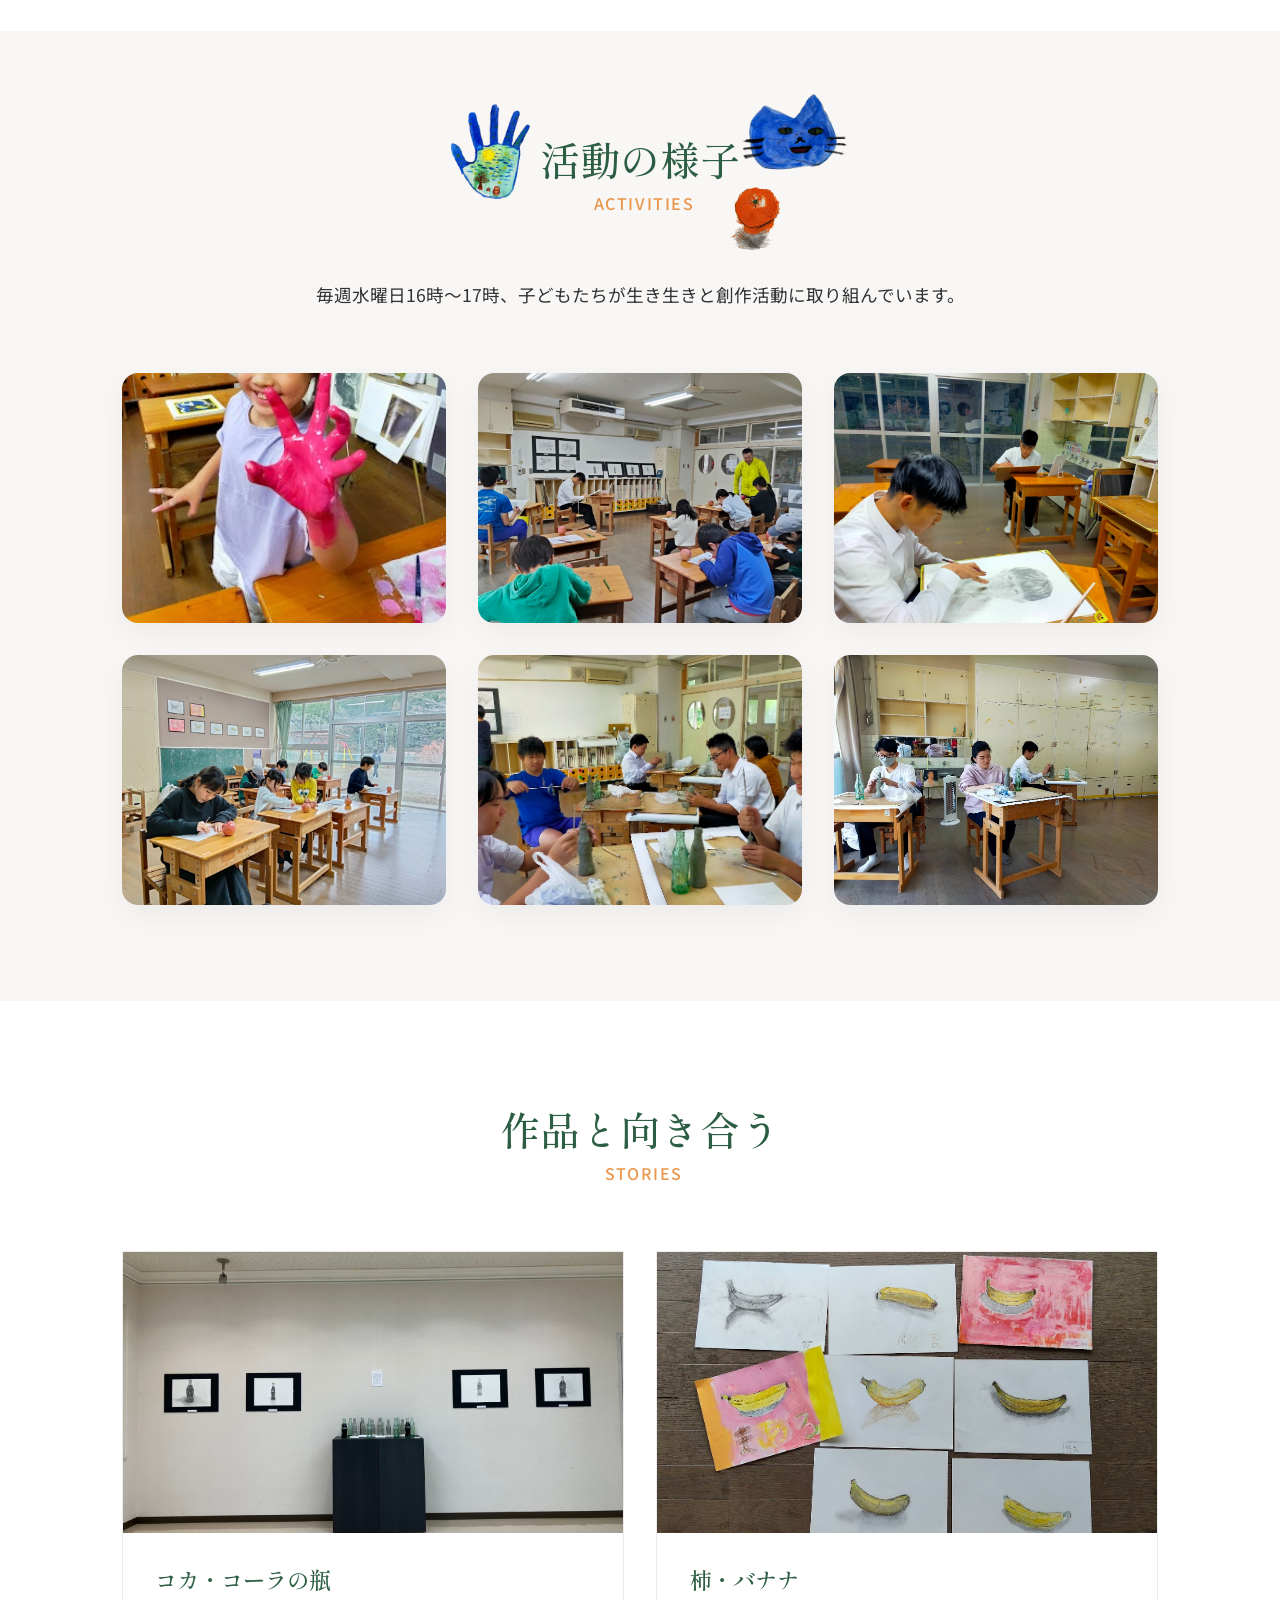
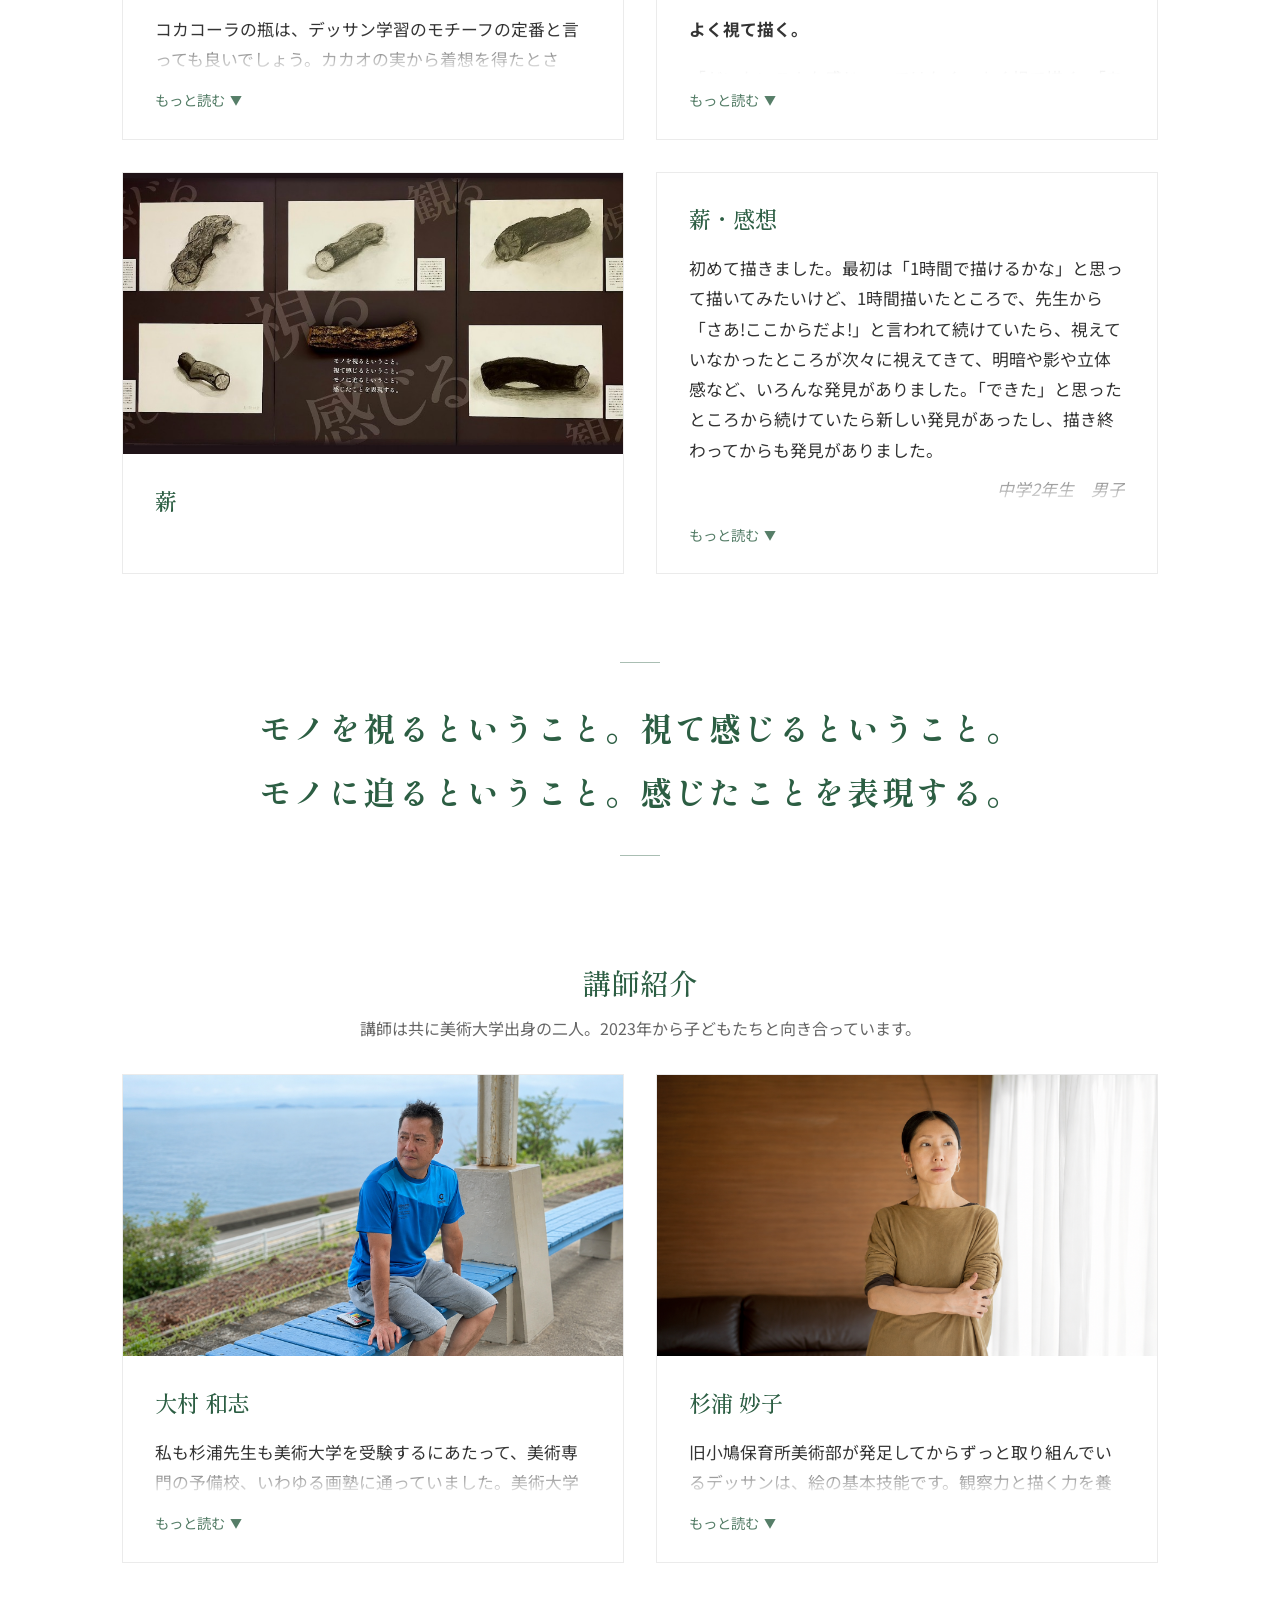
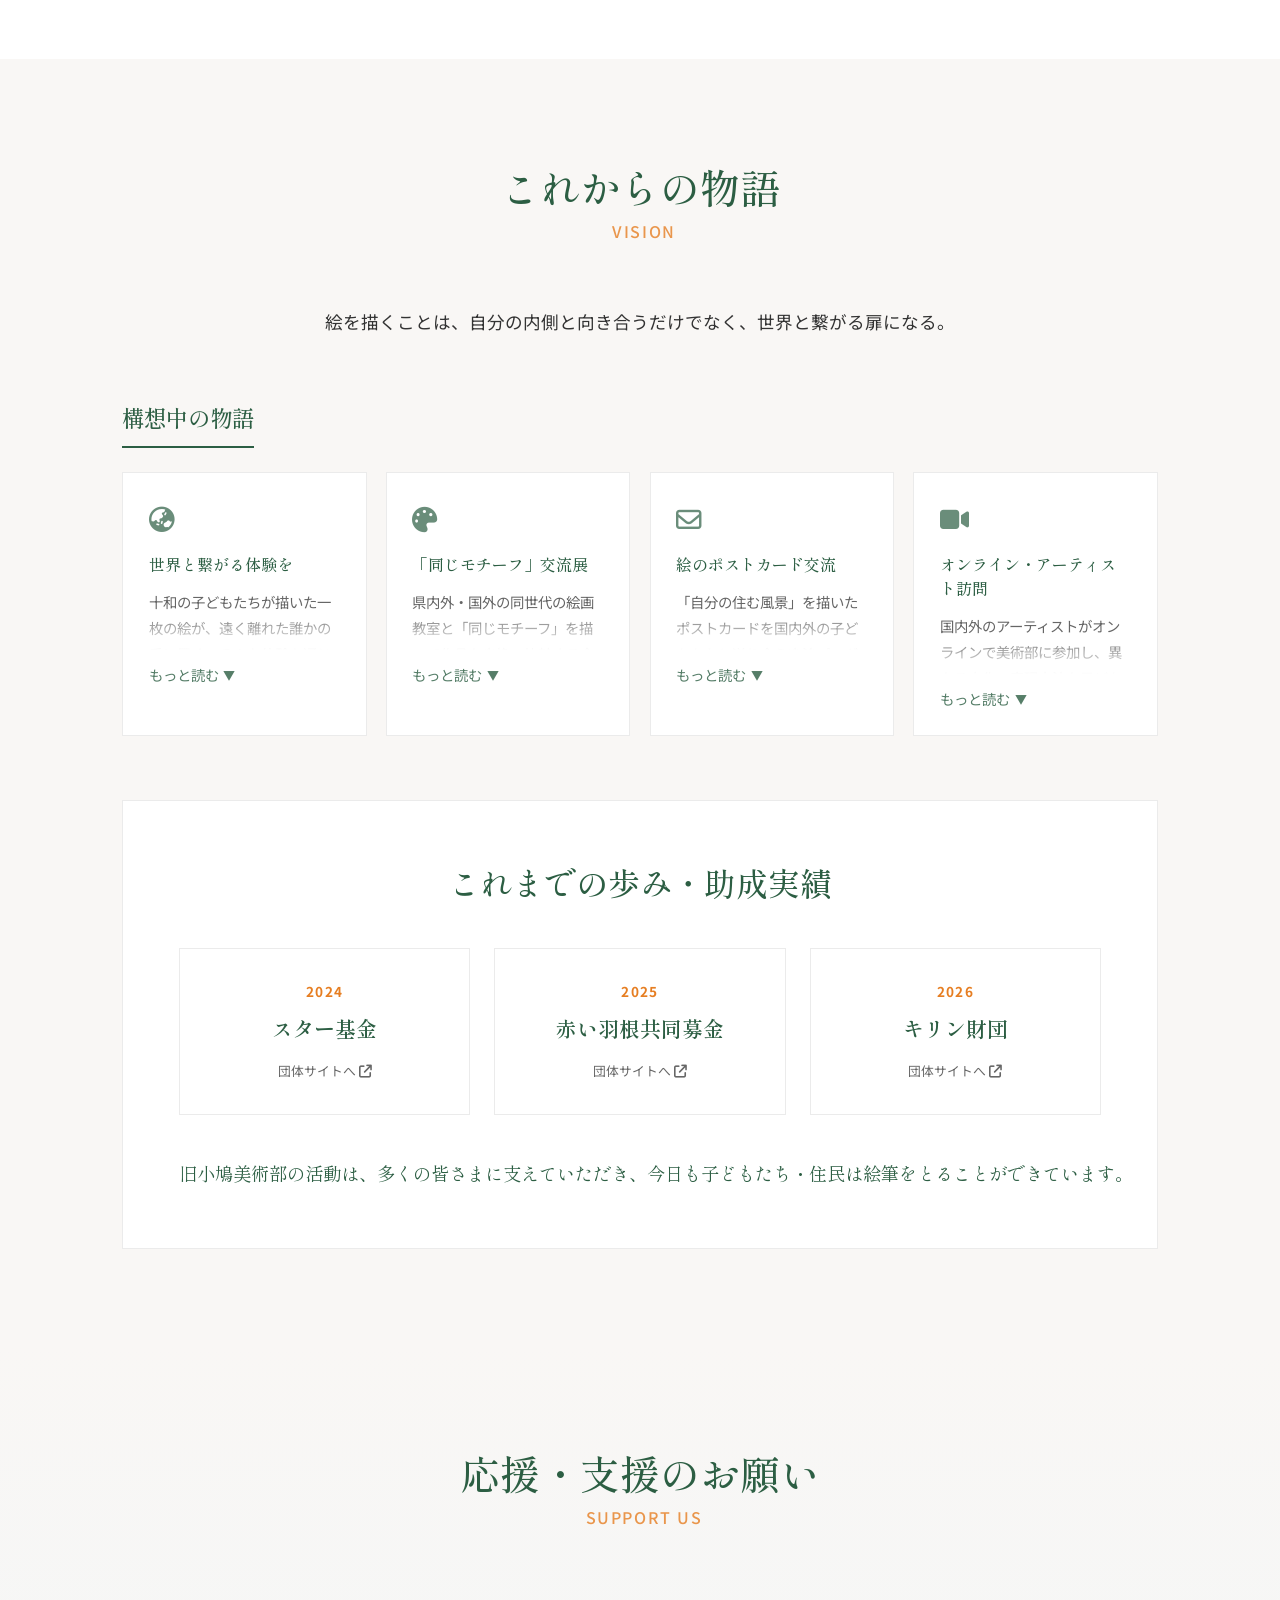
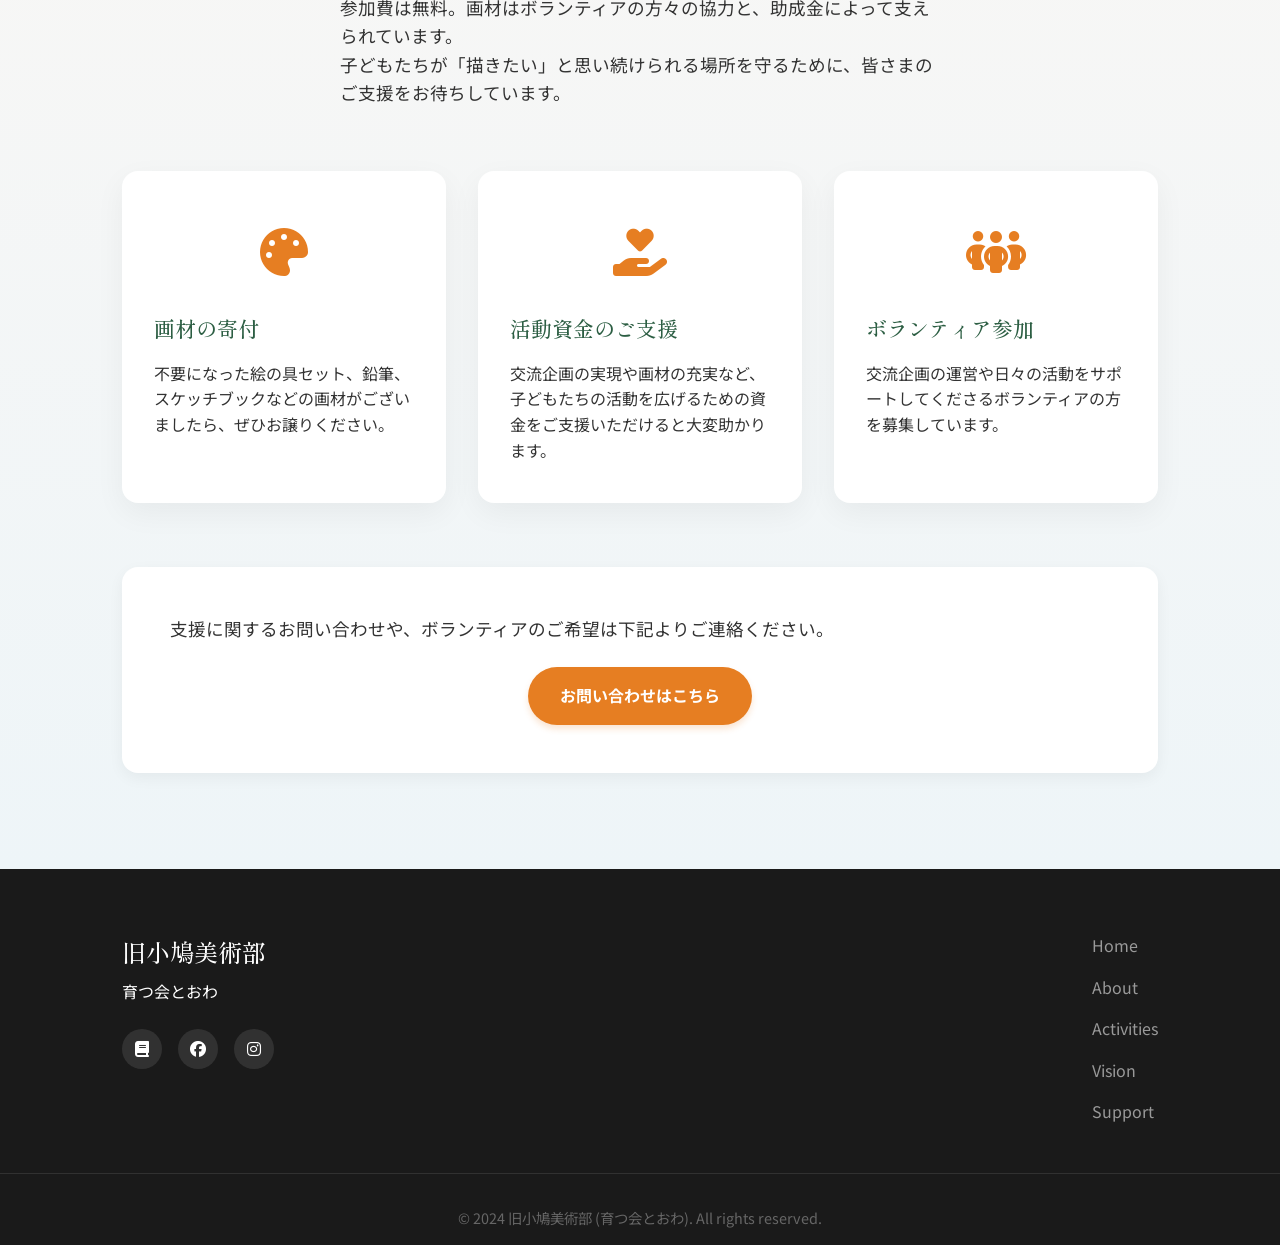
==== commit e49383c1: "fix: 薪・感想カードの順番と表示量を調整 - 成人女性の感想を最後尾に移動 - story-body--tall で折り畳み高さを16remに拡大（1人分全文表示） - CSS v33→v34  " ====
--- a/index.html
+++ b/index.html
@@ -14,7 +14,7 @@
         rel="stylesheet">
     <!-- Font Awesome -->
     <link rel="stylesheet" href="https://cdnjs.cloudflare.com/ajax/libs/font-awesome/6.4.0/css/all.min.css">
-    <link rel="stylesheet" href="style.css?v=33">
+    <link rel="stylesheet" href="style.css?v=34">
 </head>
 
 <body>
@@ -146,10 +146,8 @@
                     <div class="story-card">
                         <div class="story-card-content">
                             <h3>薪・感想</h3>
-                            <div class="story-body">
-                                <div class="story-text">
-                                    <p>デッサンに本気で取り組む子どもたちと先生たちを見て、自分も描いてみたくなりましたが、あまりにも描けなくてすぐに後悔。でも、そんな感情を乗り越えていった子どもたちに習って続けてみました。すると、続けた人にだけ解る世界に少し触れられたような気がしました。そして、真剣に描く行為や空間を誰かと共有することが楽しいという自分を発見しました。また皆と描きたい!!</p>
-                                    <p class="story-attr">成人女性</p>
+                            <div class="story-body story-body--tall">
+                                <div class="story-text">
                                     <p>初めて描きました。最初は「1時間で描けるかな」と思って描いてみたいけど、1時間描いたところで、先生から「さあ!ここからだよ!」と言われて続けていたら、視えていなかったところが次々に視えてきて、明暗や影や立体感など、いろんな発見がありました。「できた」と思ったところから続けていたら新しい発見があったし、描き終わってからも発見がありました。</p>
                                     <p class="story-attr">中学2年生　男子</p>
                                     <p>デッサンというものをやったことがないだけでなく見たこともありませんでした。楽しそうだなあと思って描くことにしました。どうしても描く方に偏りがちになるけれど、できるだけ描くのを抑えて、視るようにしました。すると、それまで表面の模様に引っ張られてしまっていたけど、明暗が視えてきました。明暗が視えてくると立体感が出てきました。すごくがんばって描けたと思います。</p>
@@ -158,6 +156,8 @@
                                     <p class="story-attr">中学2年生　男子</p>
                                     <p>どう描けば、硬すぎないけど柔らかくもない「木の質感」が出るんだろうと考えました。表面のゴツゴツした感じに惑わされながら、まずは大まかな輪郭を捉えつつ、影をしっかり視るようにしました。途中で「明暗を視よう!」という助言をもらって、思い切って明暗を視て、思い切って描きました。ちゃんと視ないと想像で描いてしまうので、視ることが大切だと思いました。</p>
                                     <p class="story-attr">中学2年生　男子</p>
+                                    <p>デッサンに本気で取り組む子どもたちと先生たちを見て、自分も描いてみたくなりましたが、あまりにも描けなくてすぐに後悔。でも、そんな感情を乗り越えていった子どもたちに習って続けてみました。すると、続けた人にだけ解る世界に少し触れられたような気がしました。そして、真剣に描く行為や空間を誰かと共有することが楽しいという自分を発見しました。また皆と描きたい!!</p>
+                                    <p class="story-attr">成人女性</p>
                                 </div>
                             </div>
                             <button class="story-toggle">もっと読む <span class="toggle-icon">▼</span></button>
--- a/style.css
+++ b/style.css
@@ -615,6 +615,11 @@
 
 .story-text p:last-child {
     margin-bottom: 0;
+}
+
+/* 感想カードなど：もっと読むボタンを下げる */
+.story-body--tall {
+    max-height: 16rem;
 }
 
 /* 感想の署名 */
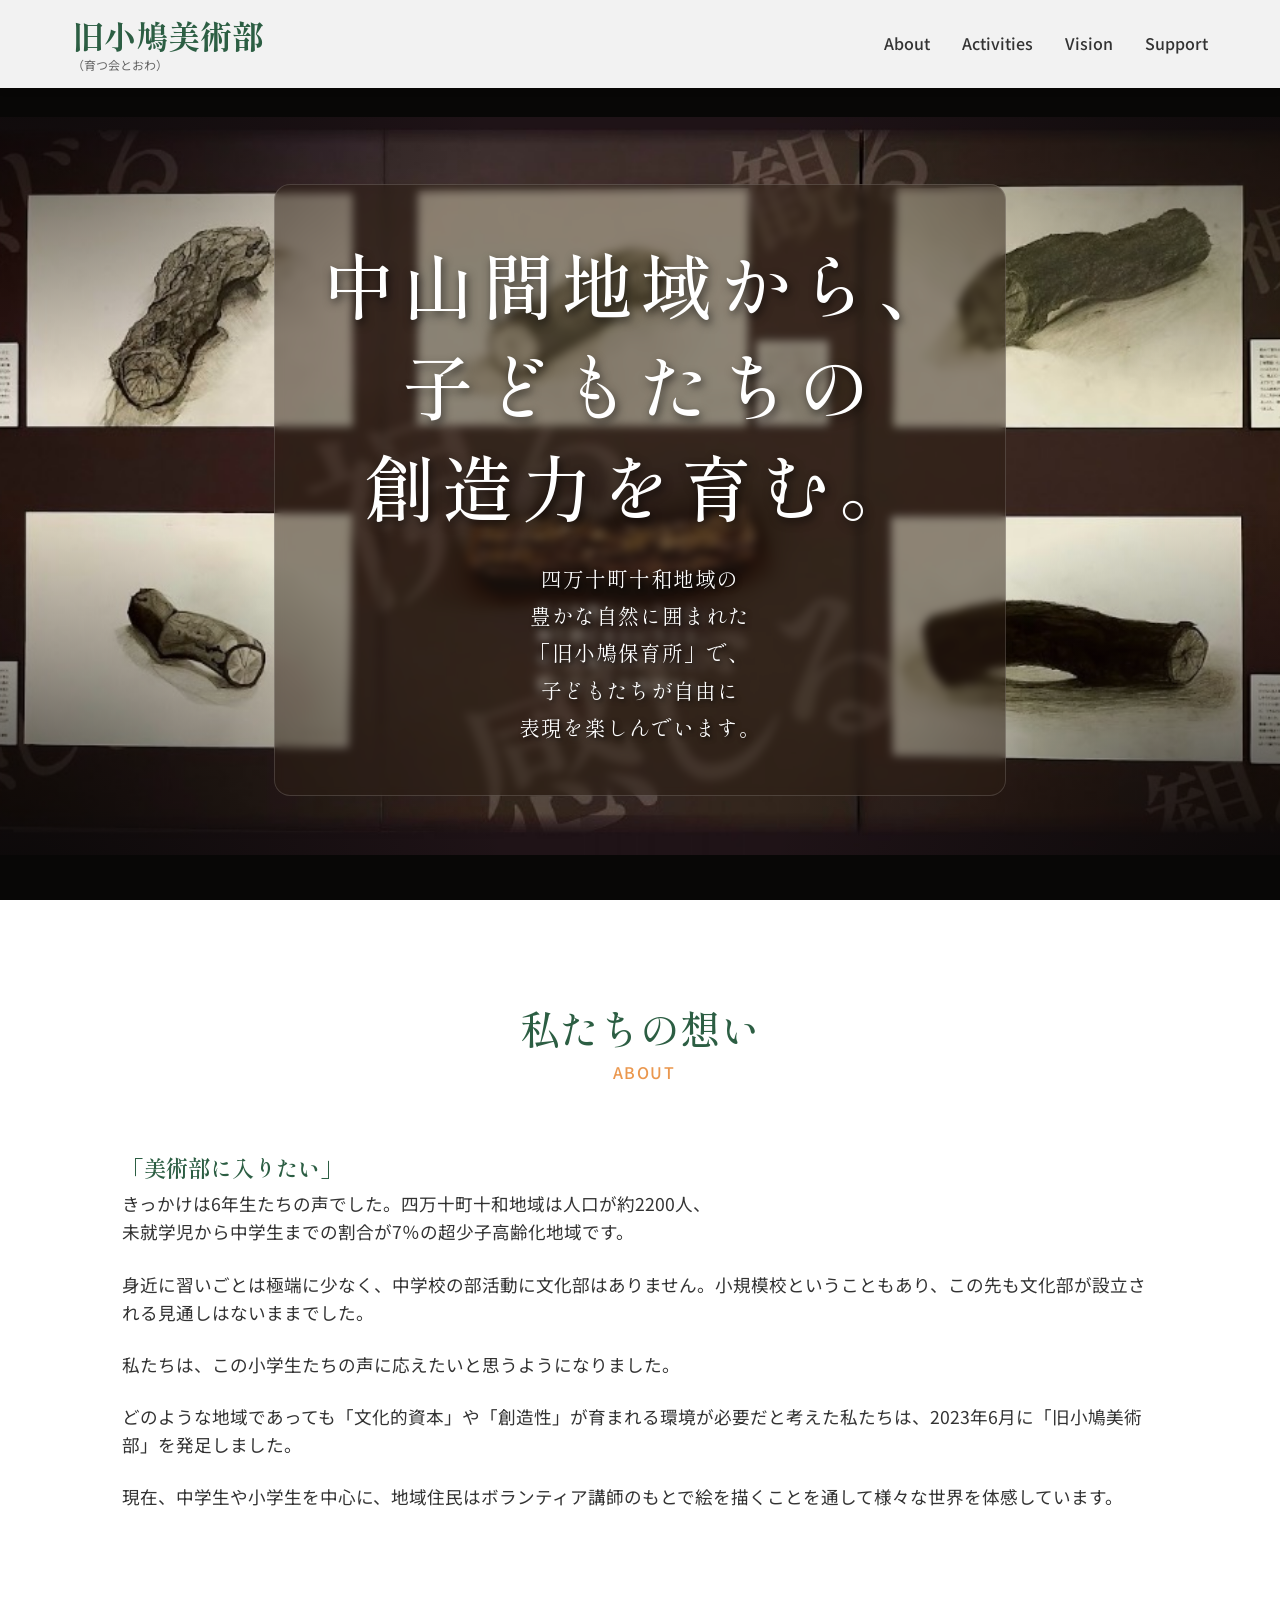
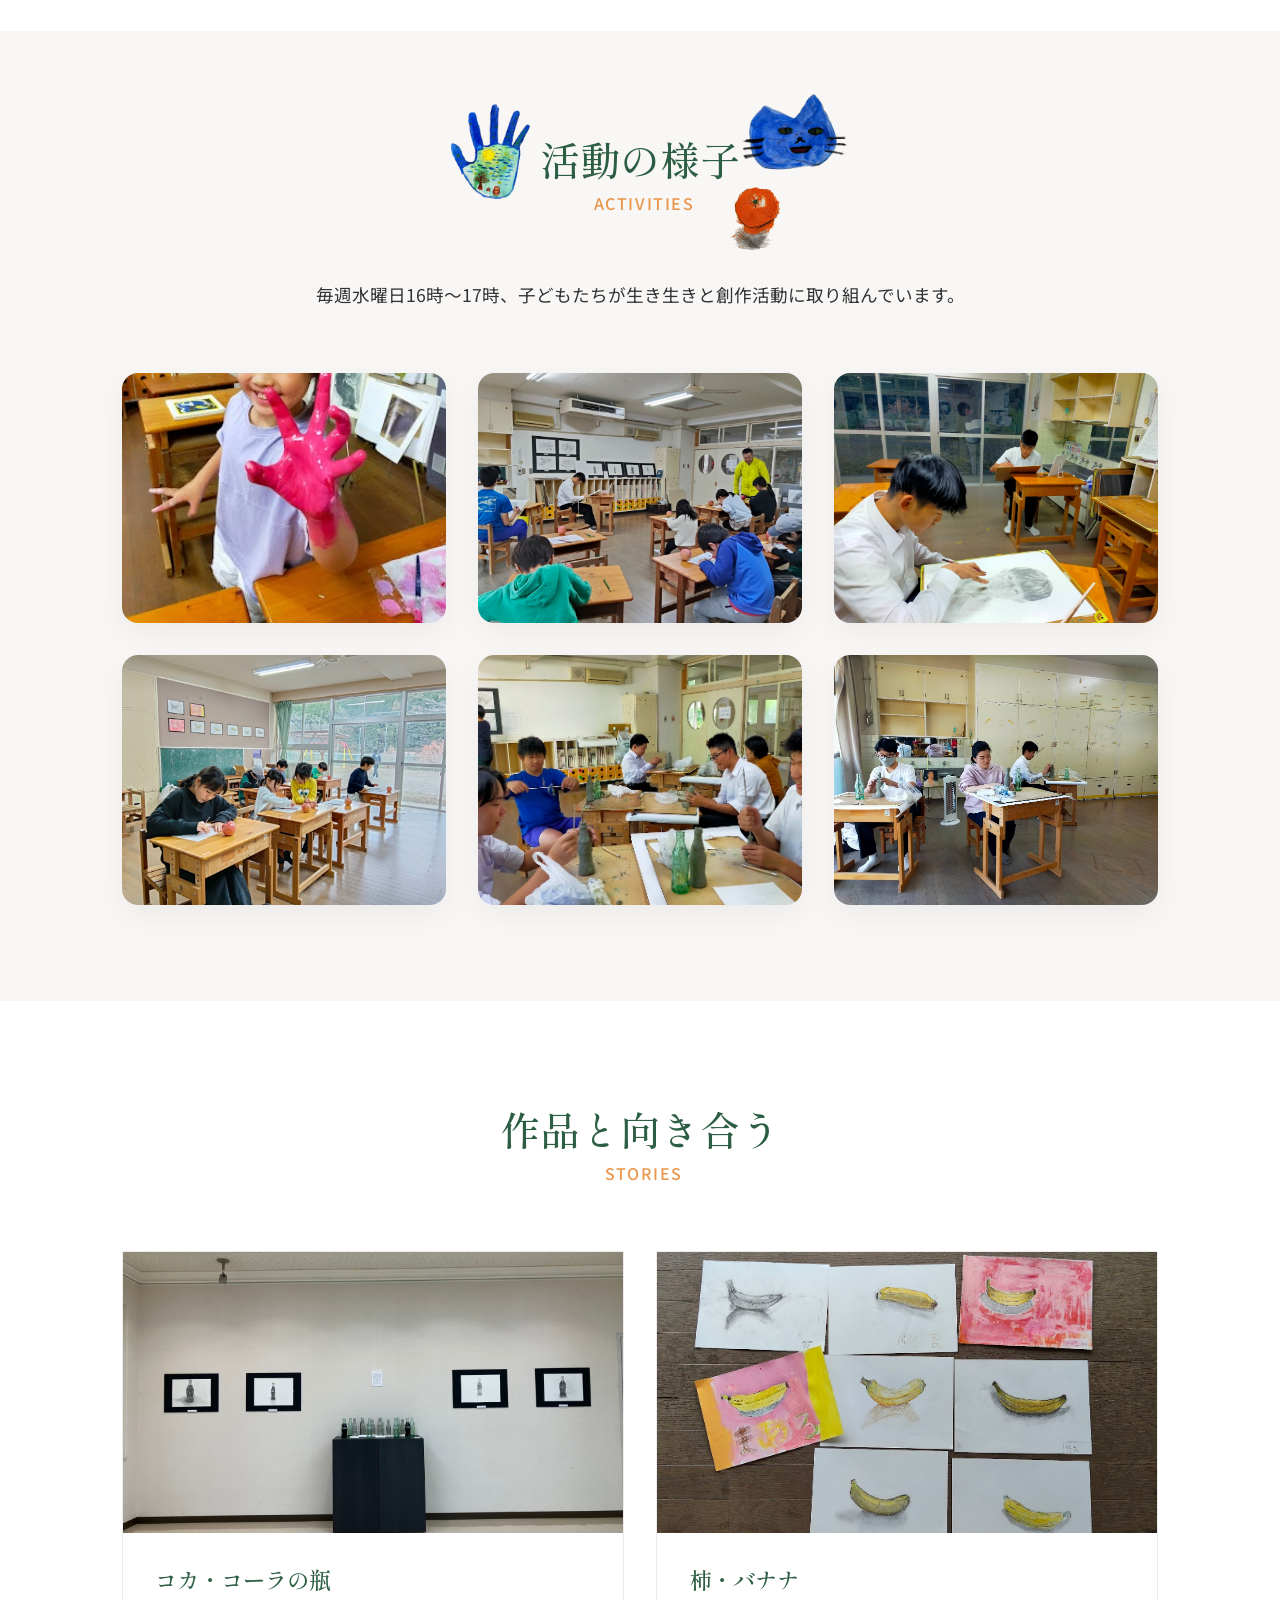
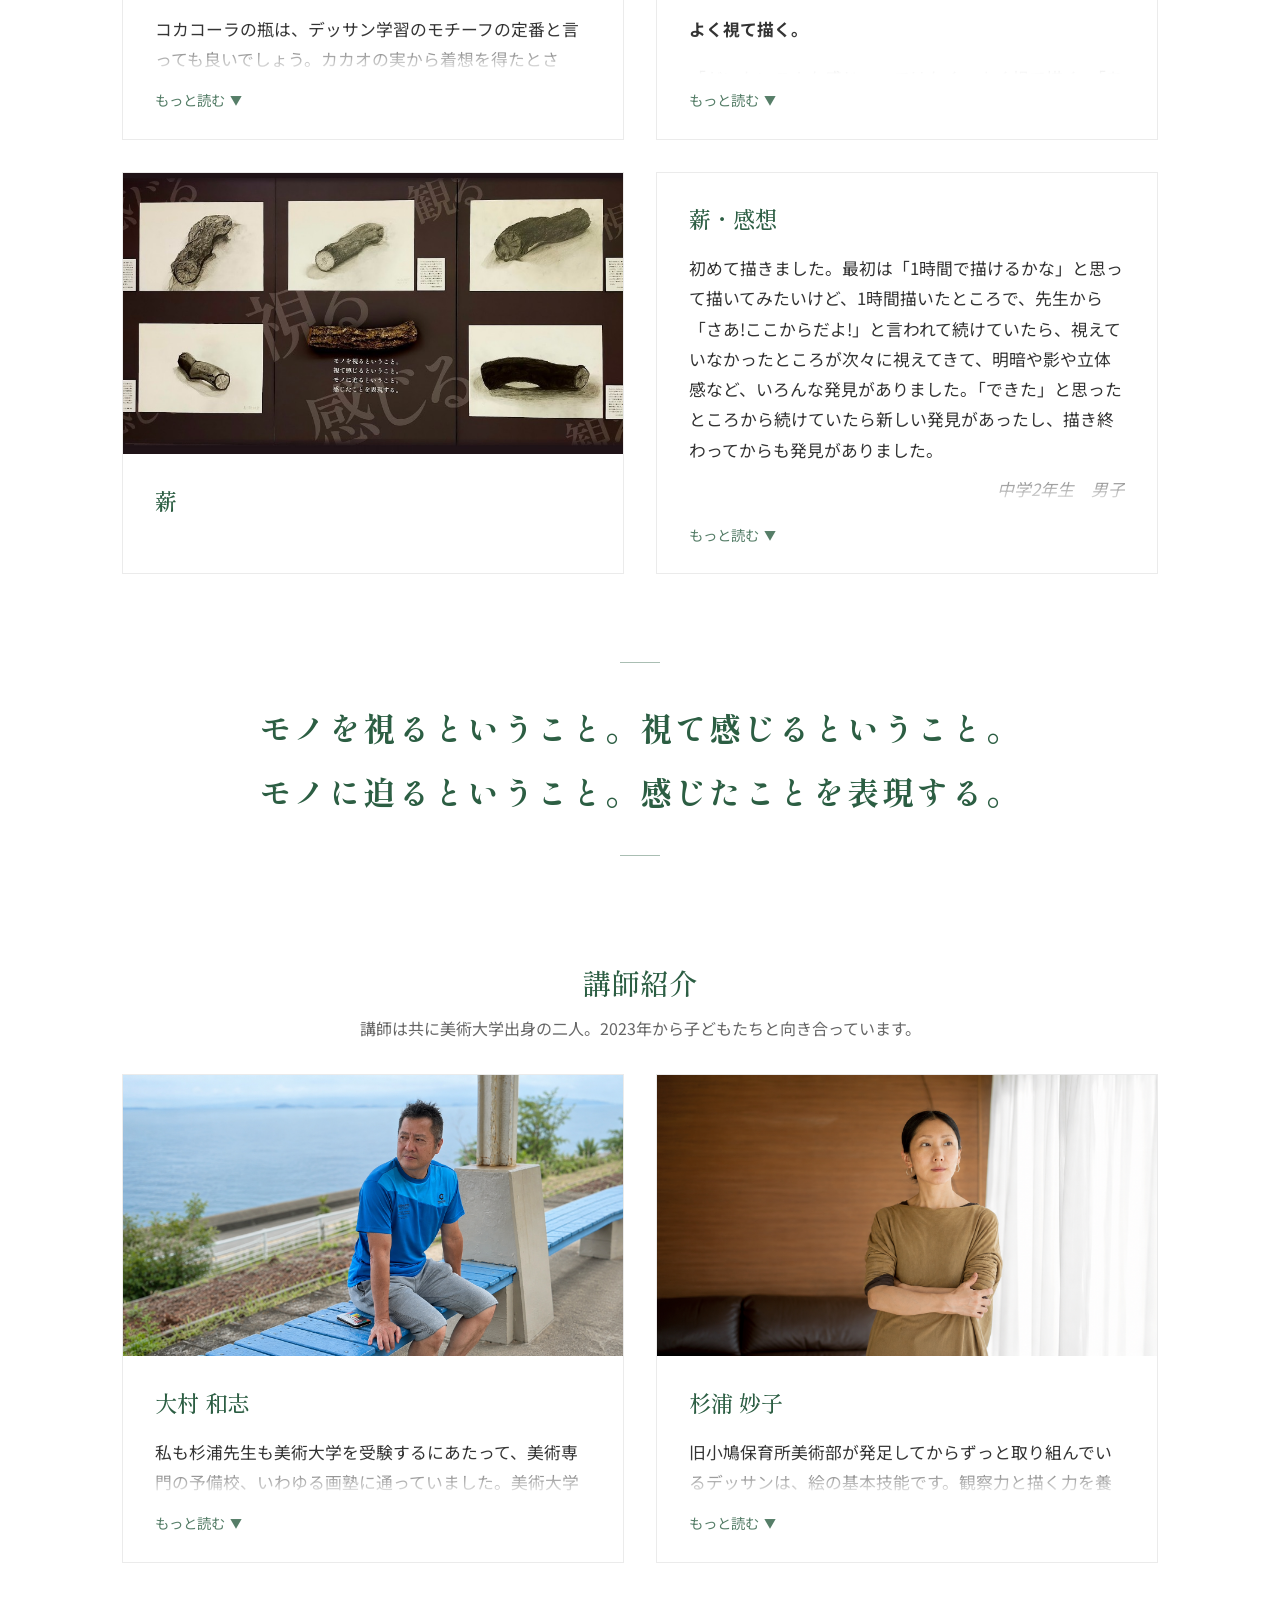
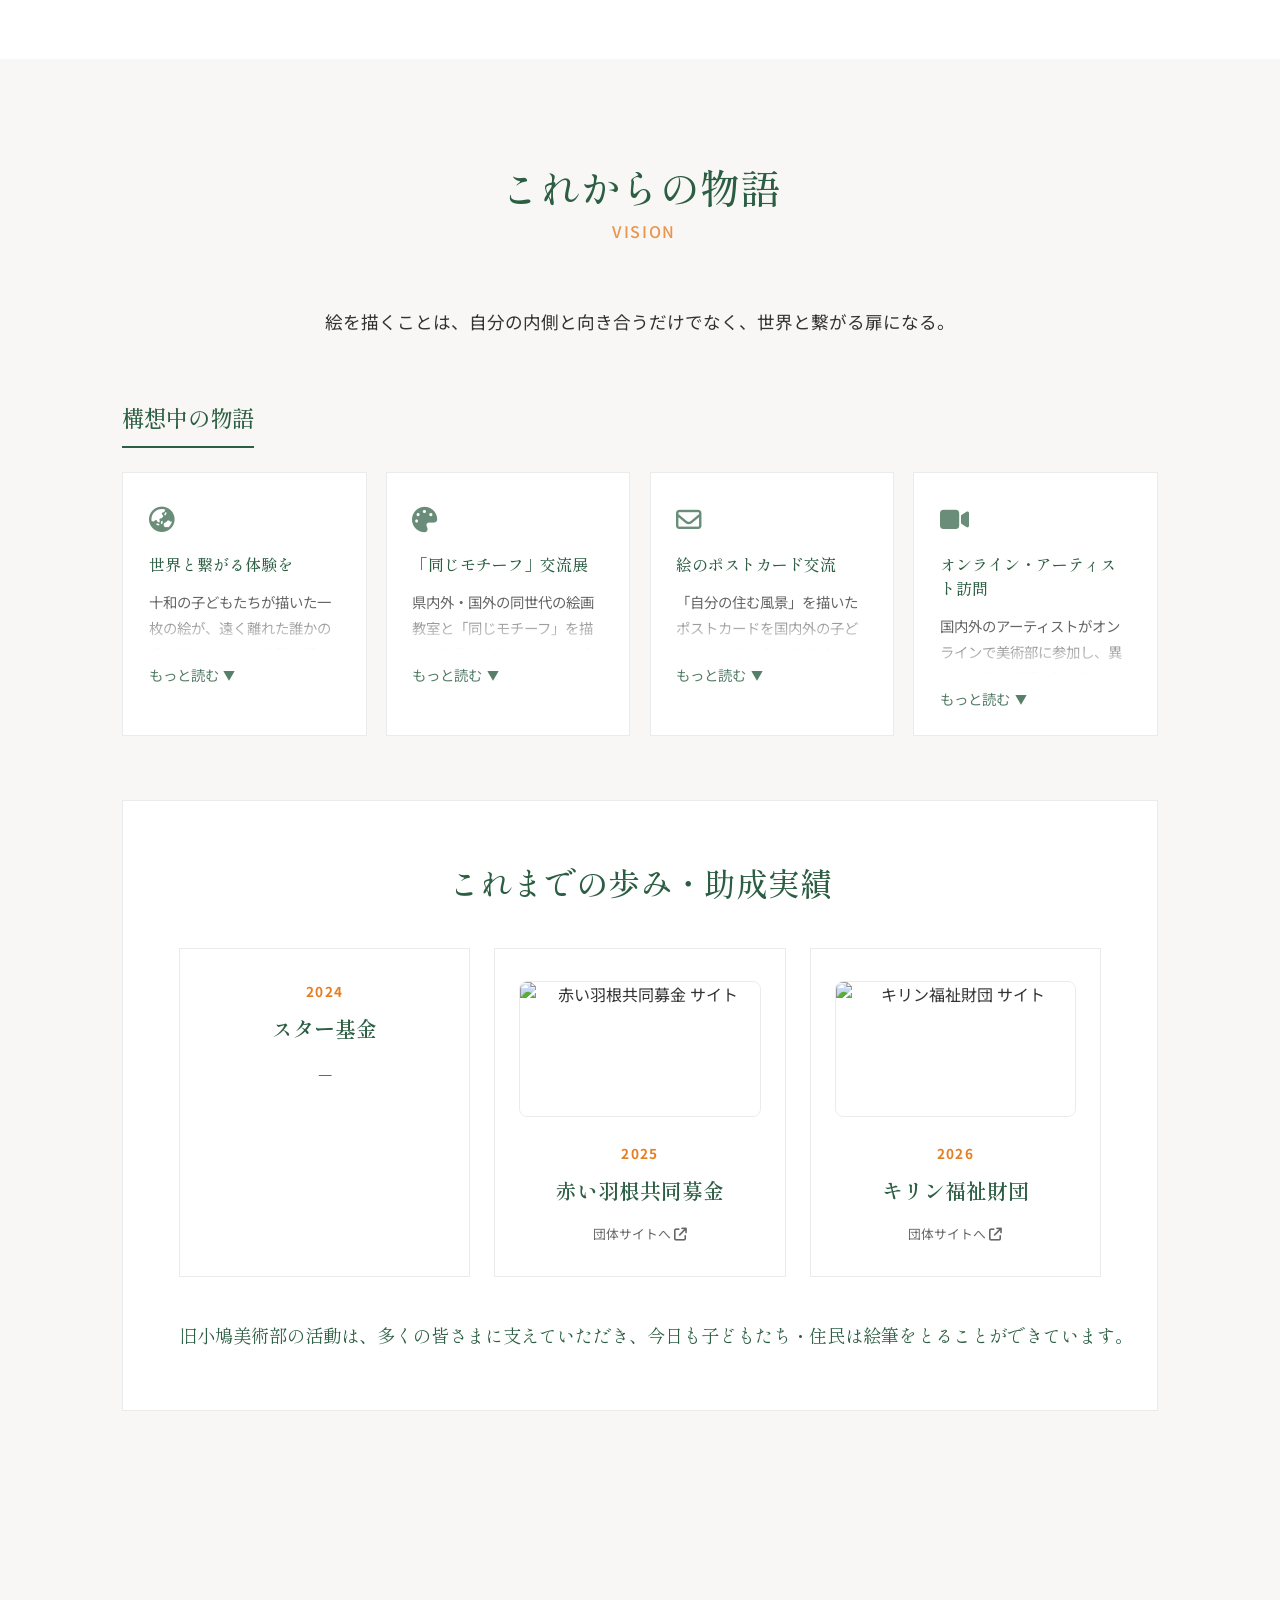
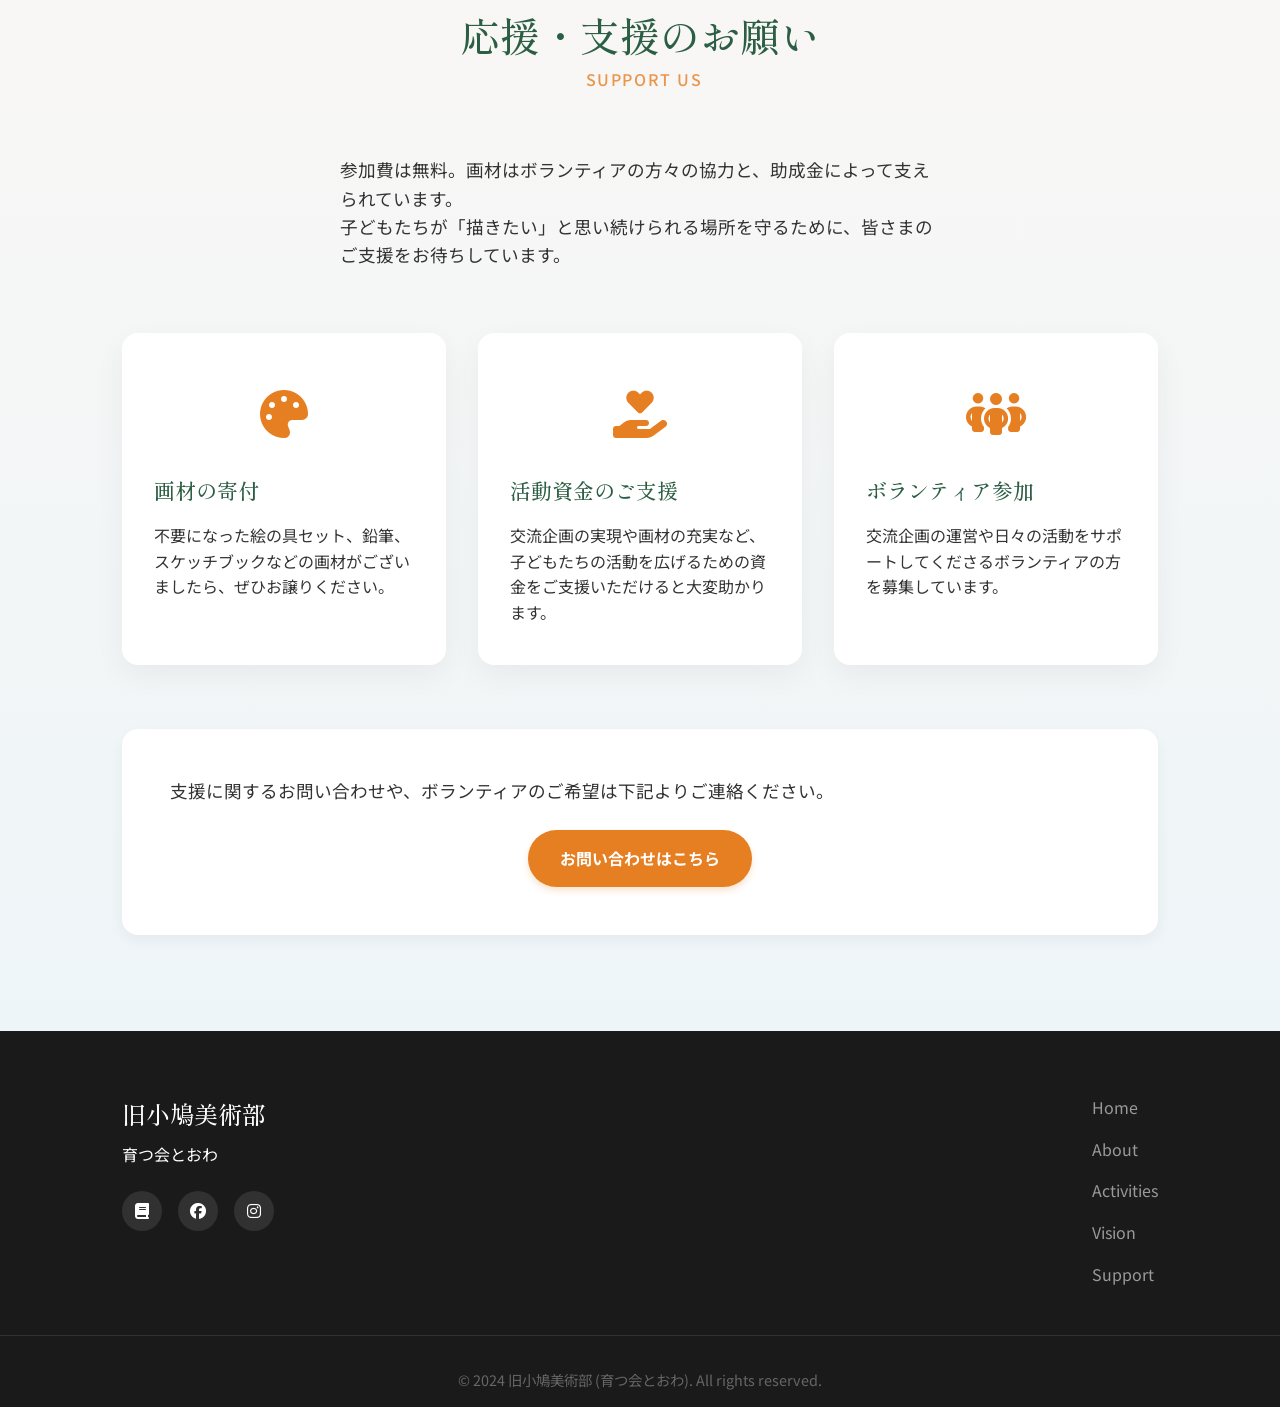
==== commit 44a1dd6a: "feat: 助成団体カードにサイトプレビュー画像を追加 - 赤い羽根・キリン福祉財団にthum.ioのスクリーンショットを表示 - スター基金はサイトなしのため「—」に変更 - キリンのURLを正式サ" ====
--- a/index.html
+++ b/index.html
@@ -14,7 +14,7 @@
         rel="stylesheet">
     <!-- Font Awesome -->
     <link rel="stylesheet" href="https://cdnjs.cloudflare.com/ajax/libs/font-awesome/6.4.0/css/all.min.css">
-    <link rel="stylesheet" href="style.css?v=34">
+    <link rel="stylesheet" href="style.css?v=36">
 </head>
 
 <body>
@@ -262,17 +262,23 @@
                         <div class="grant-card">
                             <span class="grant-year">2024</span>
                             <span class="grant-name">スター基金</span>
-                            <a href="https://starpilots.jp/" target="_blank" rel="noopener" class="grant-link">団体サイトへ <i class="fa-solid fa-arrow-up-right-from-square"></i></a>
+                            <span class="grant-no-site">—</span>
                         </div>
                         <div class="grant-card">
+                            <a href="https://www.akaihane.or.jp/" target="_blank" rel="noopener" class="grant-preview-link">
+                                <img src="https://image.thum.io/get/width/600/https://www.akaihane.or.jp/" alt="赤い羽根共同募金 サイト" class="grant-preview-img">
+                            </a>
                             <span class="grant-year">2025</span>
                             <span class="grant-name">赤い羽根共同募金</span>
                             <a href="https://www.akaihane.or.jp/" target="_blank" rel="noopener" class="grant-link">団体サイトへ <i class="fa-solid fa-arrow-up-right-from-square"></i></a>
                         </div>
                         <div class="grant-card">
+                            <a href="https://foundation.kirinholdings.com/" target="_blank" rel="noopener" class="grant-preview-link">
+                                <img src="https://image.thum.io/get/width/600/https://foundation.kirinholdings.com/" alt="キリン福祉財団 サイト" class="grant-preview-img">
+                            </a>
                             <span class="grant-year">2026</span>
-                            <span class="grant-name">キリン財団</span>
-                            <a href="https://www.kirin-foundation.or.jp/" target="_blank" rel="noopener" class="grant-link">団体サイトへ <i class="fa-solid fa-arrow-up-right-from-square"></i></a>
+                            <span class="grant-name">キリン福祉財団</span>
+                            <a href="https://foundation.kirinholdings.com/" target="_blank" rel="noopener" class="grant-link">団体サイトへ <i class="fa-solid fa-arrow-up-right-from-square"></i></a>
                         </div>
                     </div>
                     <p class="grants-message">旧小鳩美術部の活動は、多くの皆さまに支えていただき、今日も子どもたち・住民は絵筆をとることができています。</p>
--- a/style.css
+++ b/style.css
@@ -617,6 +617,63 @@
     margin-bottom: 0;
 }
 
+/* ライトボックス */
+.lightbox-overlay {
+    display: none;
+    position: fixed;
+    inset: 0;
+    background: rgba(0, 0, 0, 0.92);
+    z-index: 2000;
+    align-items: center;
+    justify-content: center;
+    cursor: zoom-out;
+    animation: lb-fade-in 0.2s ease;
+}
+
+.lightbox-overlay.active {
+    display: flex;
+}
+
+.lightbox-overlay img {
+    max-width: 90vw;
+    max-height: 90vh;
+    object-fit: contain;
+    border-radius: var(--br-sm);
+    box-shadow: 0 8px 40px rgba(0, 0, 0, 0.6);
+    animation: lb-zoom-in 0.25s ease;
+    cursor: default;
+}
+
+.lightbox-close {
+    position: absolute;
+    top: 1.2rem;
+    right: 1.5rem;
+    color: rgba(255, 255, 255, 0.8);
+    font-size: 2rem;
+    line-height: 1;
+    cursor: pointer;
+    transition: color 0.2s;
+}
+
+.lightbox-close:hover {
+    color: #fff;
+}
+
+@keyframes lb-fade-in {
+    from { opacity: 0; }
+    to   { opacity: 1; }
+}
+
+@keyframes lb-zoom-in {
+    from { transform: scale(0.9); opacity: 0; }
+    to   { transform: scale(1);   opacity: 1; }
+}
+
+/* カード画像にズームカーソル */
+.story-card-img {
+    cursor: zoom-in;
+}
+
 /* 感想カードなど：もっと読むボタンを下げる */
 .story-body--tall {
     max-height: 16rem;
@@ -747,6 +804,37 @@
 
 .grant-link:hover {
     color: var(--clr-forest-green);
+}
+
+/* サイトプレビュー画像 */
+.grant-preview-link {
+    display: block;
+    width: 100%;
+    overflow: hidden;
+    border-radius: var(--br-sm);
+    border: 1px solid rgba(0,0,0,0.08);
+    margin-bottom: 1rem;
+    transition: opacity 0.2s, box-shadow 0.2s;
+}
+
+.grant-preview-link:hover {
+    opacity: 0.85;
+    box-shadow: 0 4px 16px rgba(0,0,0,0.12);
+}
+
+.grant-preview-img {
+    width: 100%;
+    aspect-ratio: 16 / 9;
+    object-fit: cover;
+    object-position: top;
+    display: block;
+}
+
+/* サイトなし表示 */
+.grant-no-site {
+    font-size: 1rem;
+    color: var(--clr-text-light);
+    margin-top: 0.4rem;
 }
 
 .grants-message {
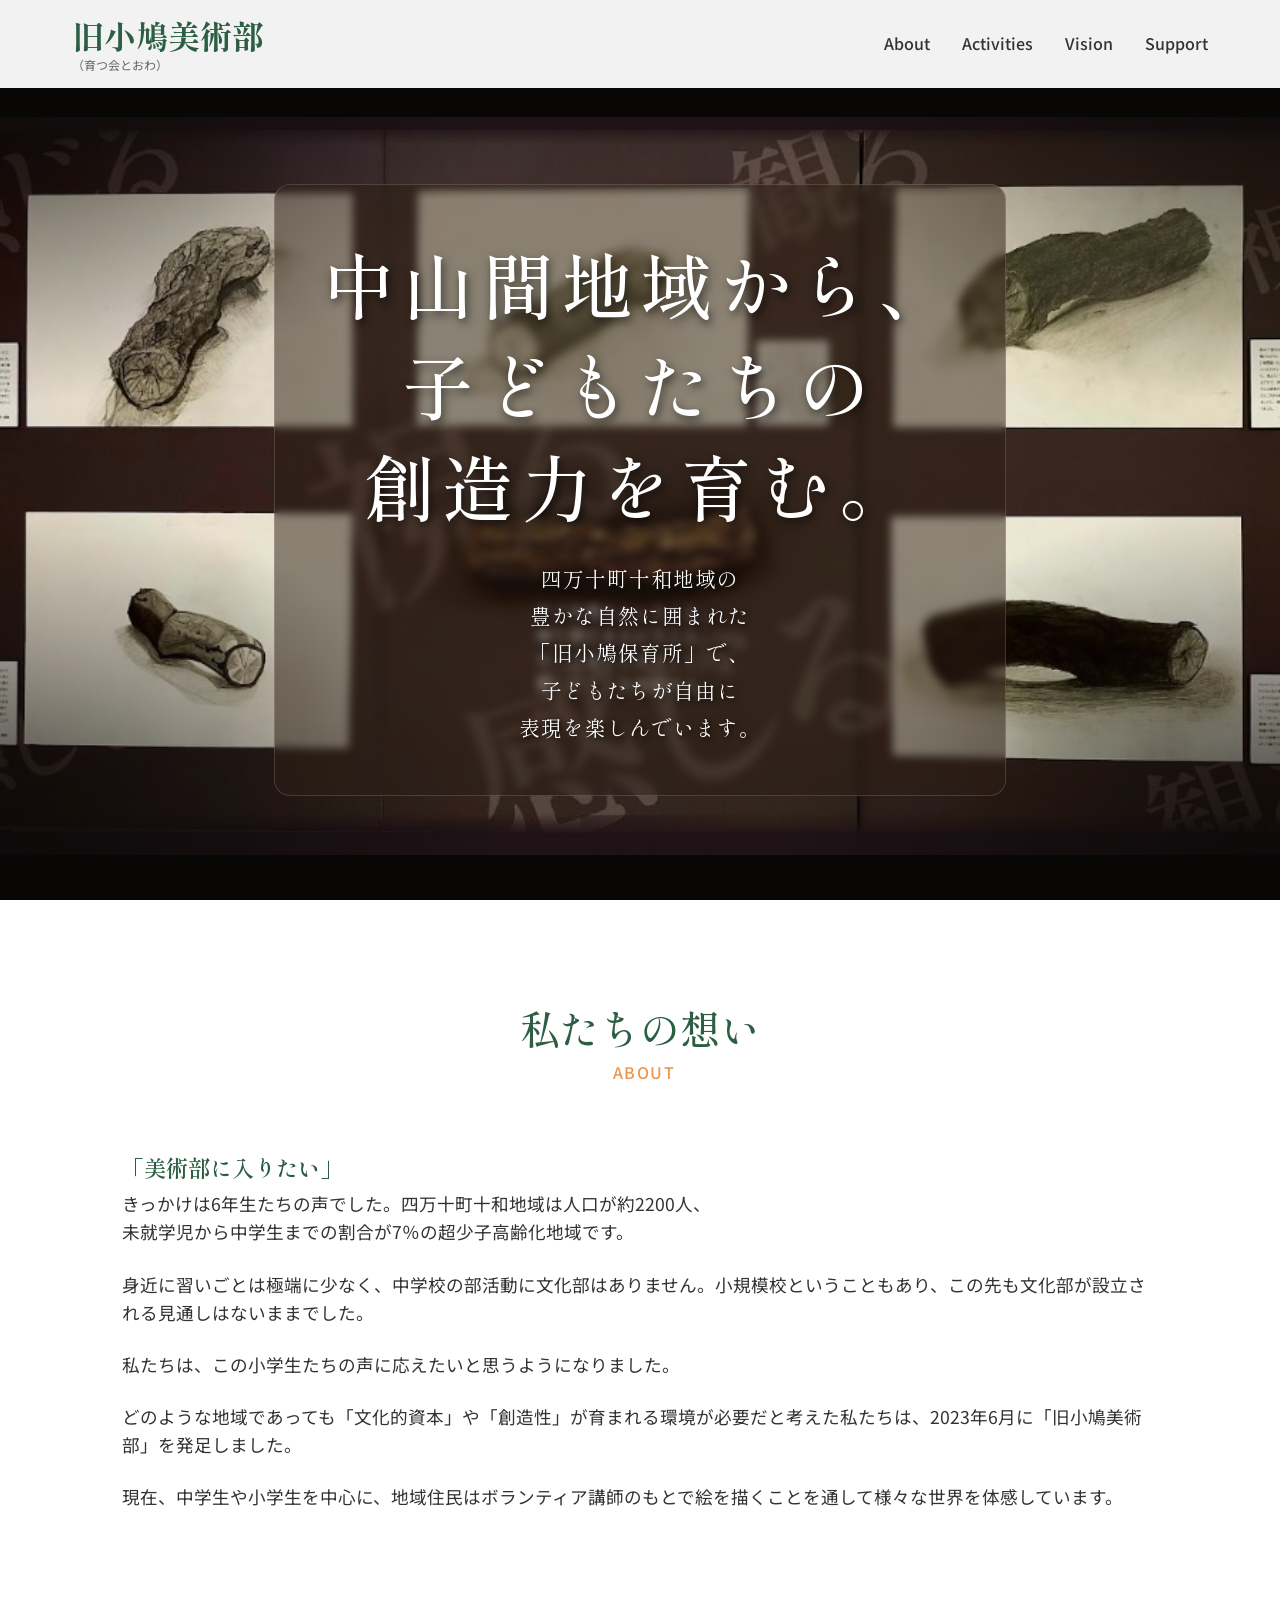
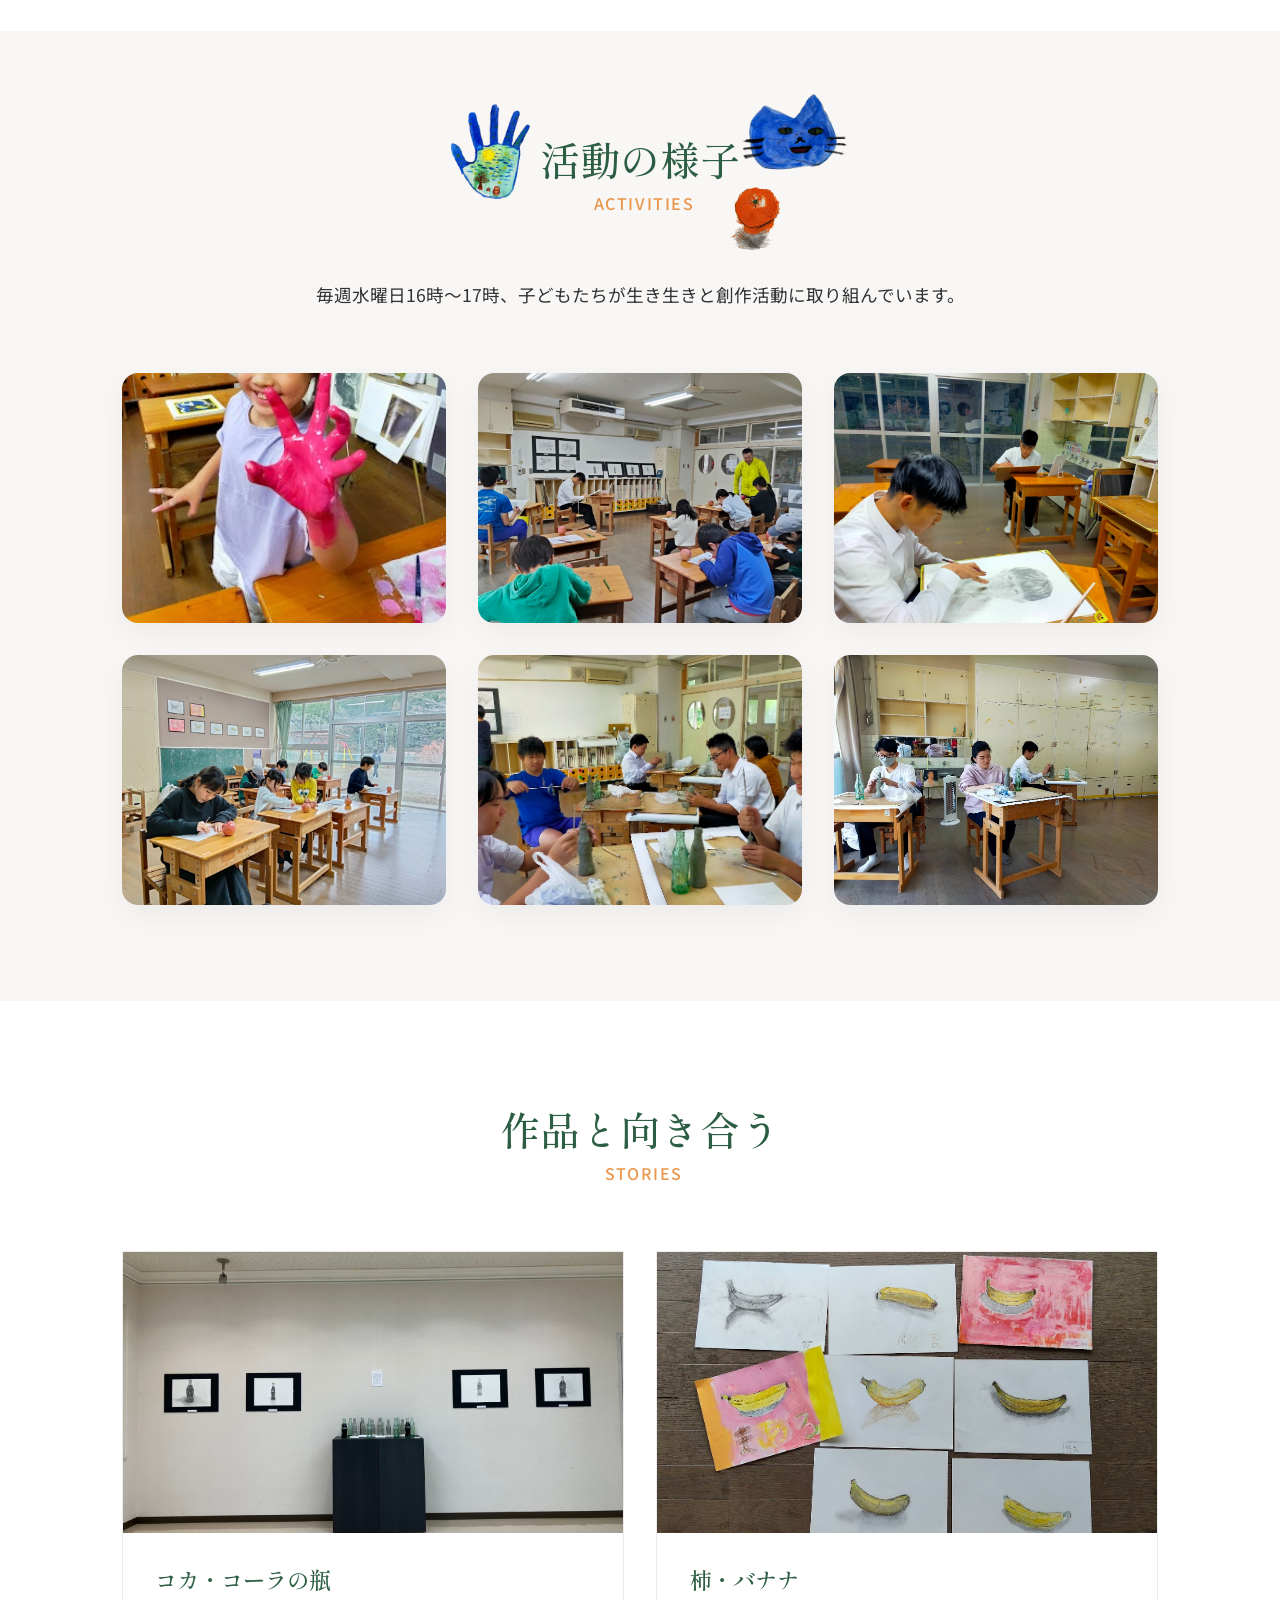
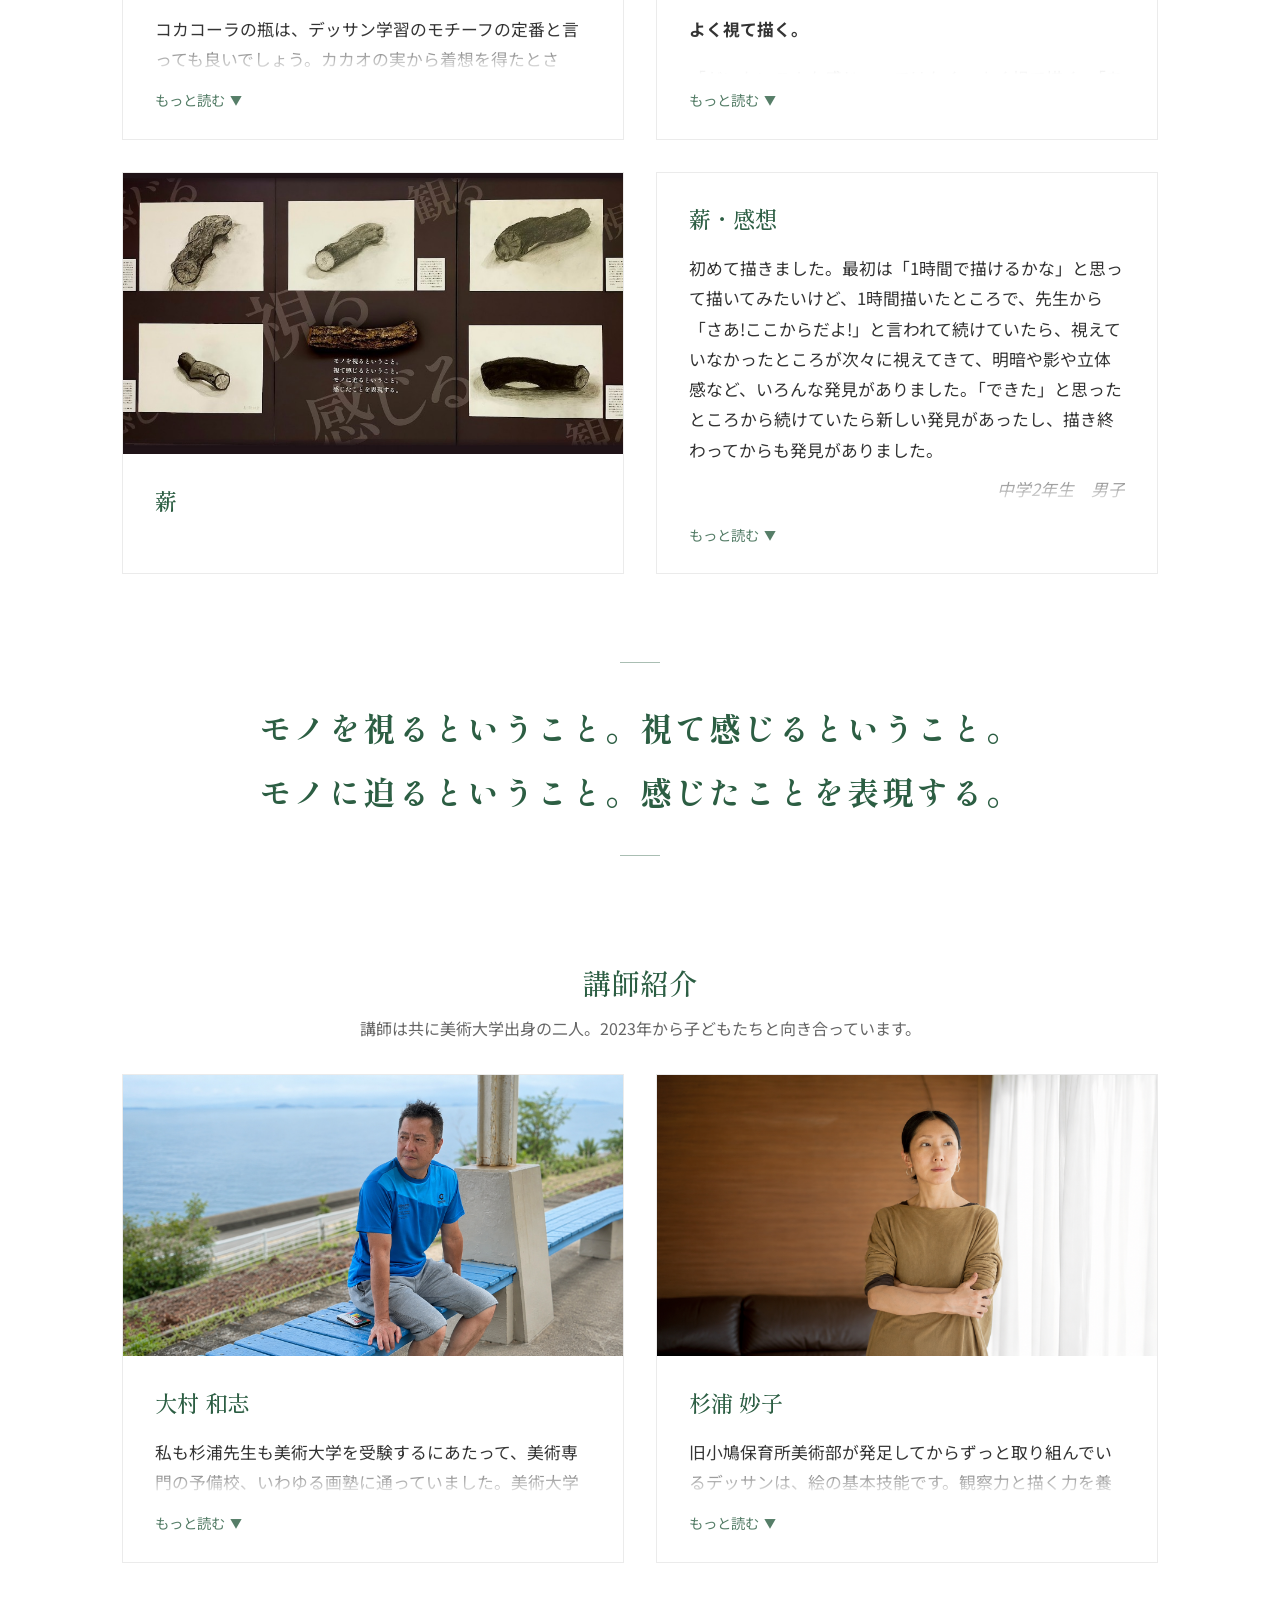
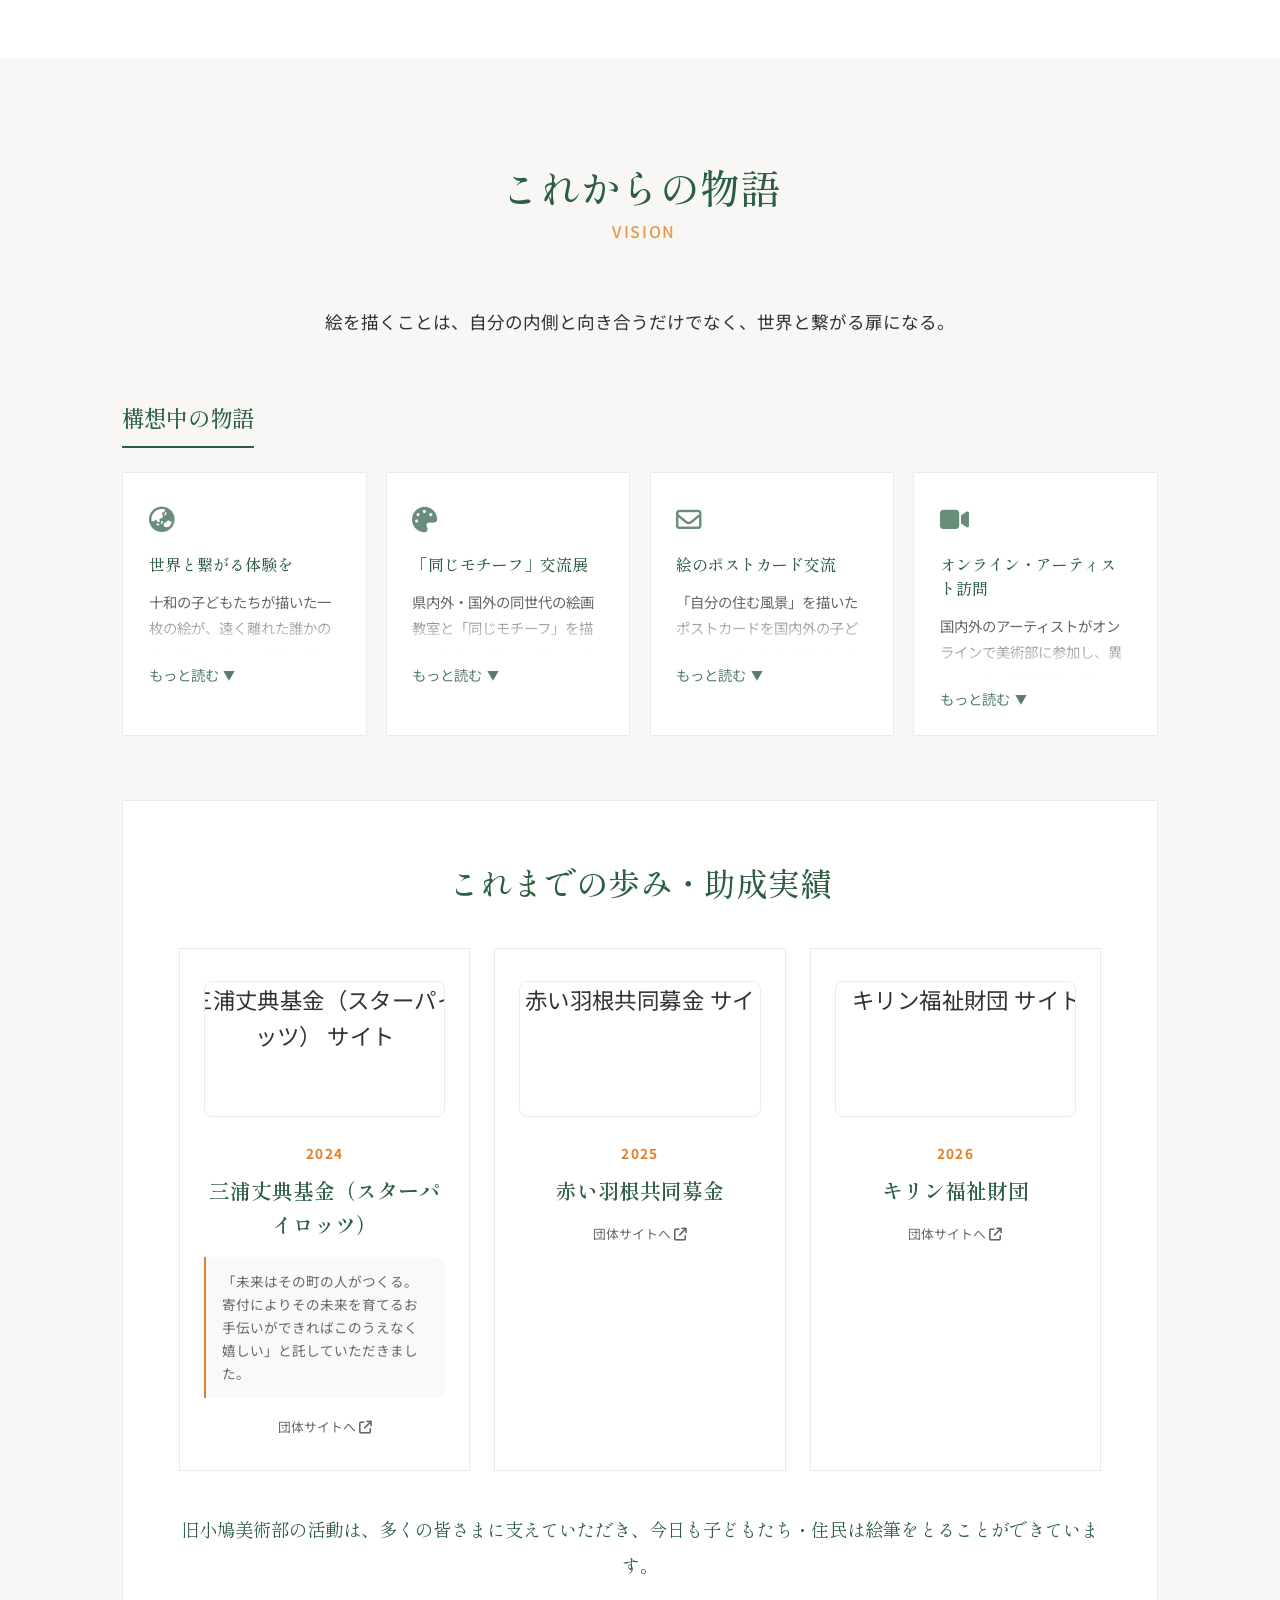
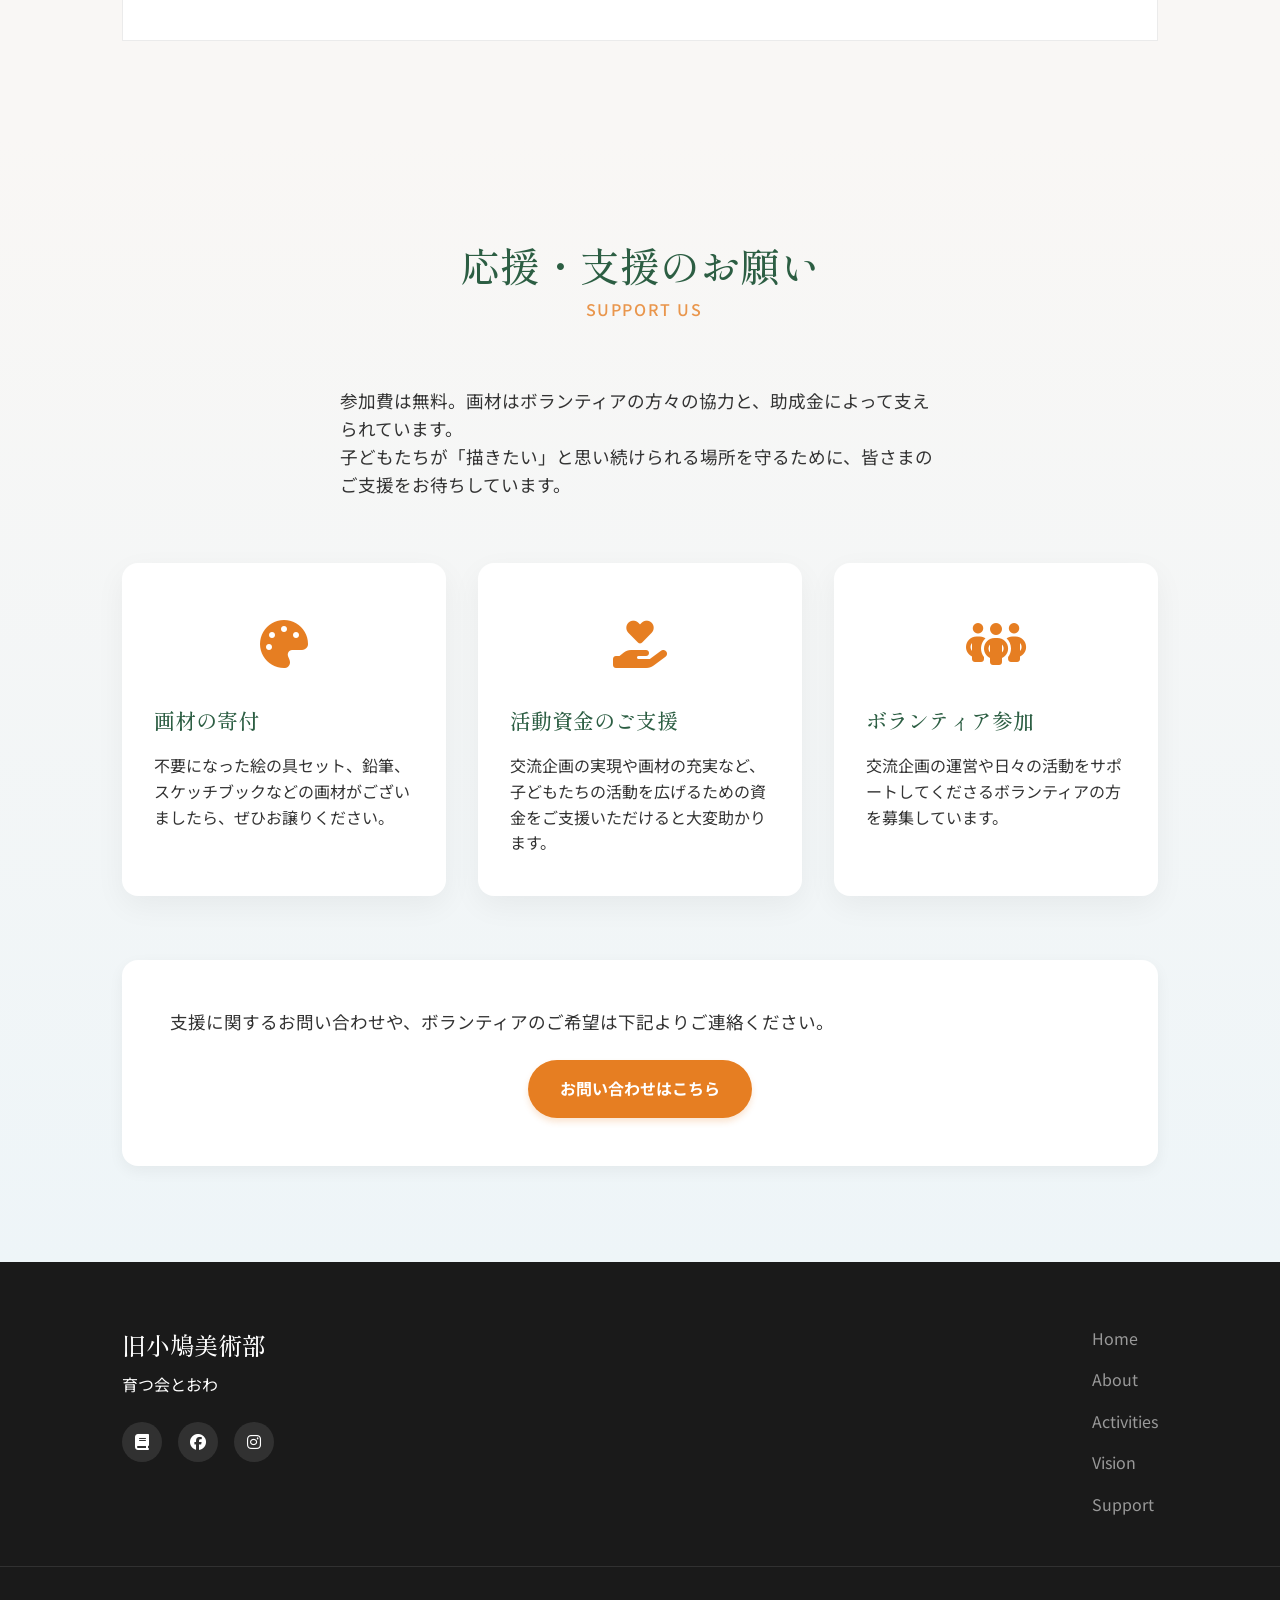
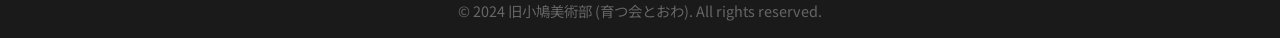
==== commit 816164e7: "助成実績：スター基金カードを三浦丈典基金（スターパイロッツ）へ更新 公式サイト https://www.starpilots.jp/ へのリンクとプレビュー画像を追加し、 寄付に込められた想いをコメン" ====
--- a/index.html
+++ b/index.html
@@ -185,7 +185,7 @@
                                 <div class="story-text">
                                     <p>私も杉浦先生も美術大学を受験するにあたって、美術専門の予備校、いわゆる画塾に通っていました。美術大学というところは「画塾などで専門の美術教育を受けていないと合格できない」とされています。100%ではありませんし、美術大学のレベルにもよりますが、100%に近いことは確かです。</p>
                                     <p>デッサンで何を学ぶのかというと、私の場合は「徹底的に視ること」でした。もののかたちはもちろん、それらを取り巻く空気、光、全ての質感・・・目の前のモチーフそのものと、それらがそこにどう存在しているのかを徹底的に視て、そして自分はどう感じたのかを紙の上に表現する。その作業の中で「見えていなかったものとの新しい出合い」があり、さらに深く視ていく。これらの行いの全てがデッサンなのであろうというのが、私がかつて学んだことであり、今もそう考えています。</p>
-                                    <p>この作業は、何も美術大学に行かずとも、あるいは絵を描かずとも、生きていく上で必要なスキルというか「ものの見方の習慣」であろうと思います。ここでデッサンに取り組む中学生と接しながら、これからの彼らの人生において、そんなスキルが身につきますようにと願っています。</p>
+                                    <p>この作業は、何も美術大学に行かずとも、あるいは絵を描かずとも、生きていく上で必要なスキルというか「ものの見方の習慣」であろうと思います。ここでデッサンに取り組む子どもたちと接しながら、これからの彼らの人生において、そんなスキルが身につきますようにと願っています。</p>
                                 </div>
                             </div>
                             <button class="story-toggle">もっと読む <span class="toggle-icon">▼</span></button>
@@ -198,7 +198,7 @@
                             <div class="story-body">
                                 <div class="story-text">
                                     <p>旧小鳩保育所美術部が発足してからずっと取り組んでいるデッサンは、絵の基本技能です。観察力と描く力を養い、三次元のものを二次元に置き換えて描く力がデッサン力であり、描きたいものを描きたいように描くにはデッサン力が必要です。</p>
-                                    <p>中学生たちはモチーフをよく観察して、講師からの指摘とアドバイスをよく聞いて、よく考えて、よく手を動かして、試行錯誤しながら描き続け、確実にデッサン力が上がってきています。</p>
+                                    <p>子どもたちはモチーフをよく観察して、講師からの指摘とアドバイスをよく聞いて、よく考えて、よく手を動かして、試行錯誤しながら描き続け、確実にデッサン力が上がってきています。</p>
                                     <p>旧小鳩保育所美術部は、描くことが好きな人が絵に集中して描くことのできる場（アトリエ）であり、集える場であると良いなと思っています。やってみたい、ちょっとやってみようかなと思ったら、それはもう既に才能の発露です。老若男女どんな方でも、ふらっと寄ってまず描いてみてほしいです。</p>
                                 </div>
                             </div>
@@ -260,9 +260,13 @@
                     <h3 class="grants-title">これまでの歩み・助成実績</h3>
                     <div class="grants-grid">
                         <div class="grant-card">
+                            <a href="https://www.starpilots.jp/" target="_blank" rel="noopener" class="grant-preview-link">
+                                <img src="https://image.thum.io/get/width/600/https://www.starpilots.jp/" alt="三浦丈典基金（スターパイロッツ） サイト" class="grant-preview-img">
+                            </a>
                             <span class="grant-year">2024</span>
-                            <span class="grant-name">スター基金</span>
-                            <span class="grant-no-site">—</span>
+                            <span class="grant-name">三浦丈典基金（スターパイロッツ）</span>
+                            <p class="grant-comment">「未来はその町の人がつくる。寄付によりその未来を育てるお手伝いができればこのうえなく嬉しい」と託していただきました。</p>
+                            <a href="https://www.starpilots.jp/" target="_blank" rel="noopener" class="grant-link">団体サイトへ <i class="fa-solid fa-arrow-up-right-from-square"></i></a>
                         </div>
                         <div class="grant-card">
                             <a href="https://www.akaihane.or.jp/" target="_blank" rel="noopener" class="grant-preview-link">
--- a/style.css
+++ b/style.css
@@ -794,6 +794,18 @@
     font-weight: 600;
 }
 
+.grant-comment {
+    font-size: 0.85rem;
+    line-height: 1.7;
+    color: var(--clr-text-light);
+    text-align: left;
+    margin: 0.4rem 0 0.2rem;
+    padding: 0.8rem 1rem;
+    background: rgba(0,0,0,0.025);
+    border-left: 2px solid var(--clr-accent-orange);
+    border-radius: 0 var(--br-sm) var(--br-sm) 0;
+}
+
 .grant-link {
     font-size: 0.8rem;
     color: var(--clr-text-light);
@@ -828,6 +840,8 @@
     object-fit: cover;
     object-position: top;
     display: block;
+    transform: scale(1.4);
+    transform-origin: top center;
 }
 
 /* サイトなし表示 */
@@ -842,7 +856,8 @@
     font-size: 1.15rem;
     color: var(--clr-forest-green);
     line-height: 2;
-    white-space: nowrap;
+    white-space: normal;
+    overflow-wrap: break-word;
 }
 
 .exhibition-vision strong {
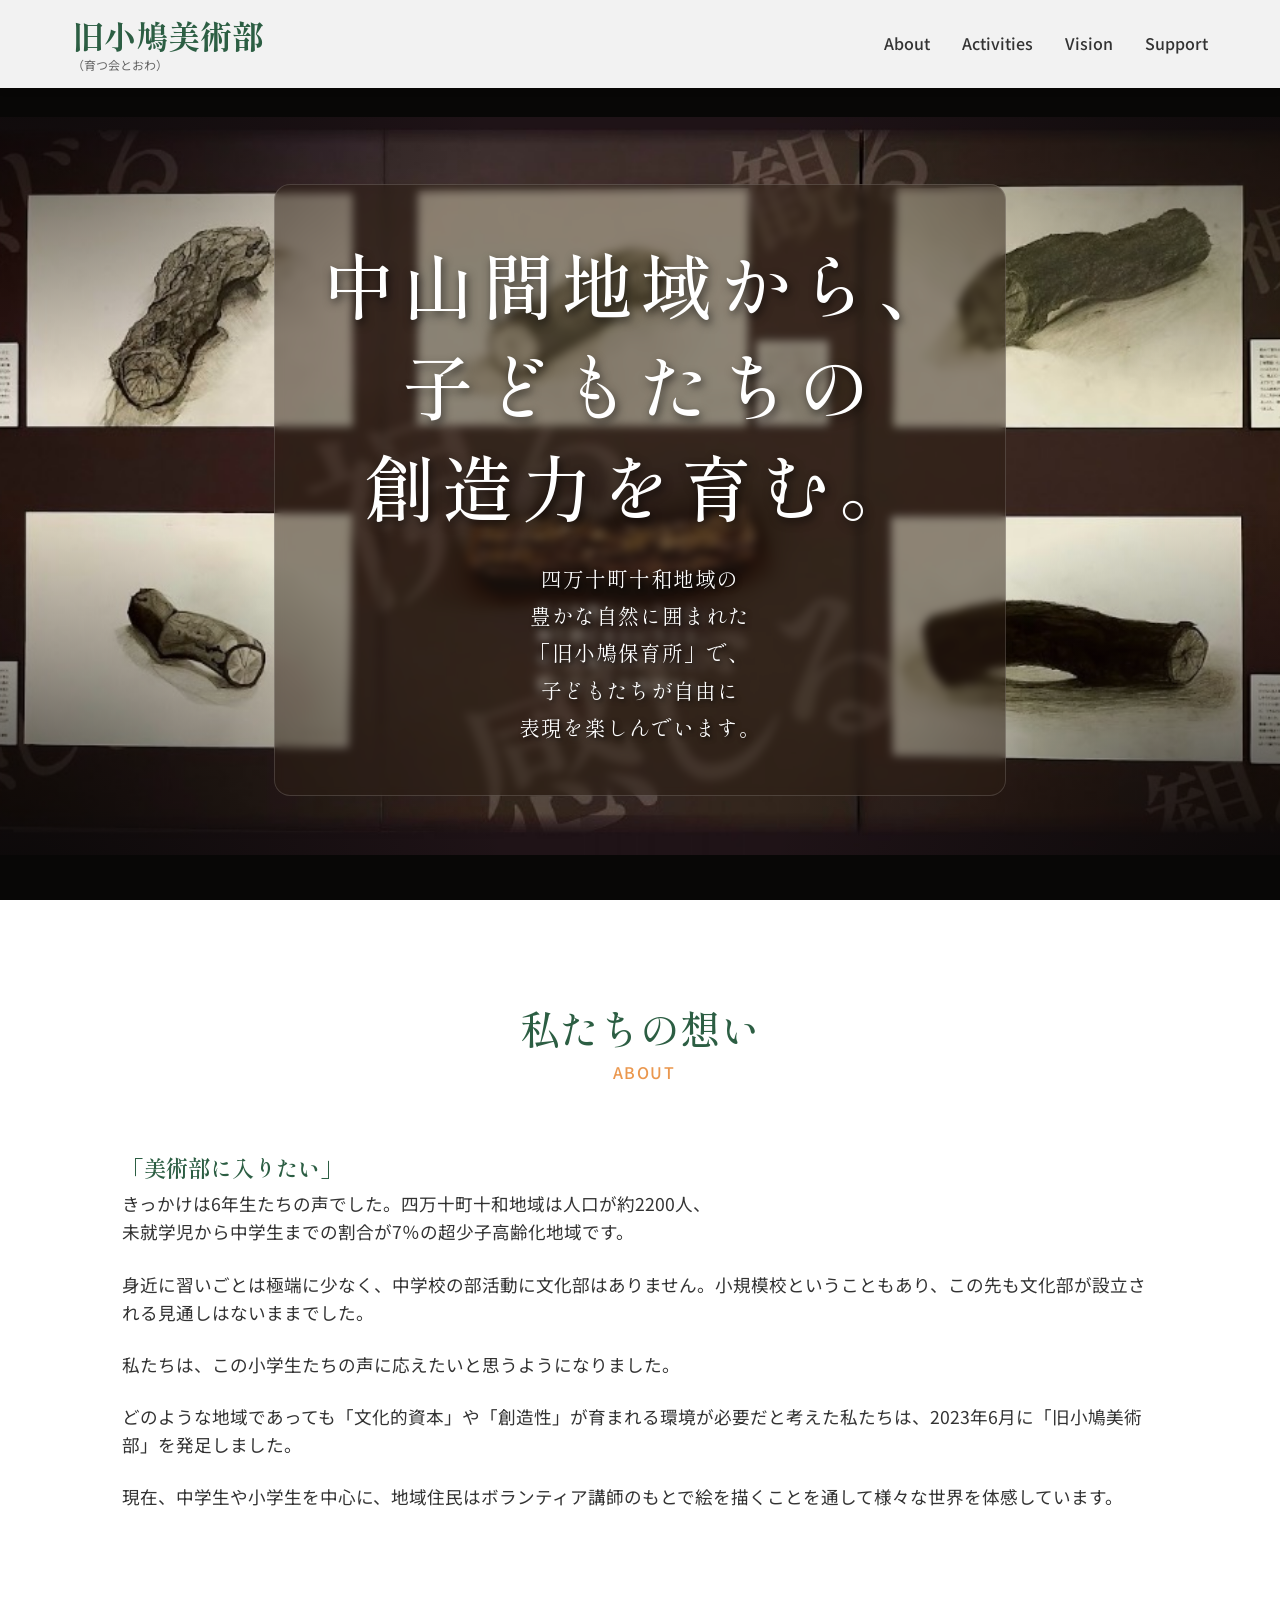
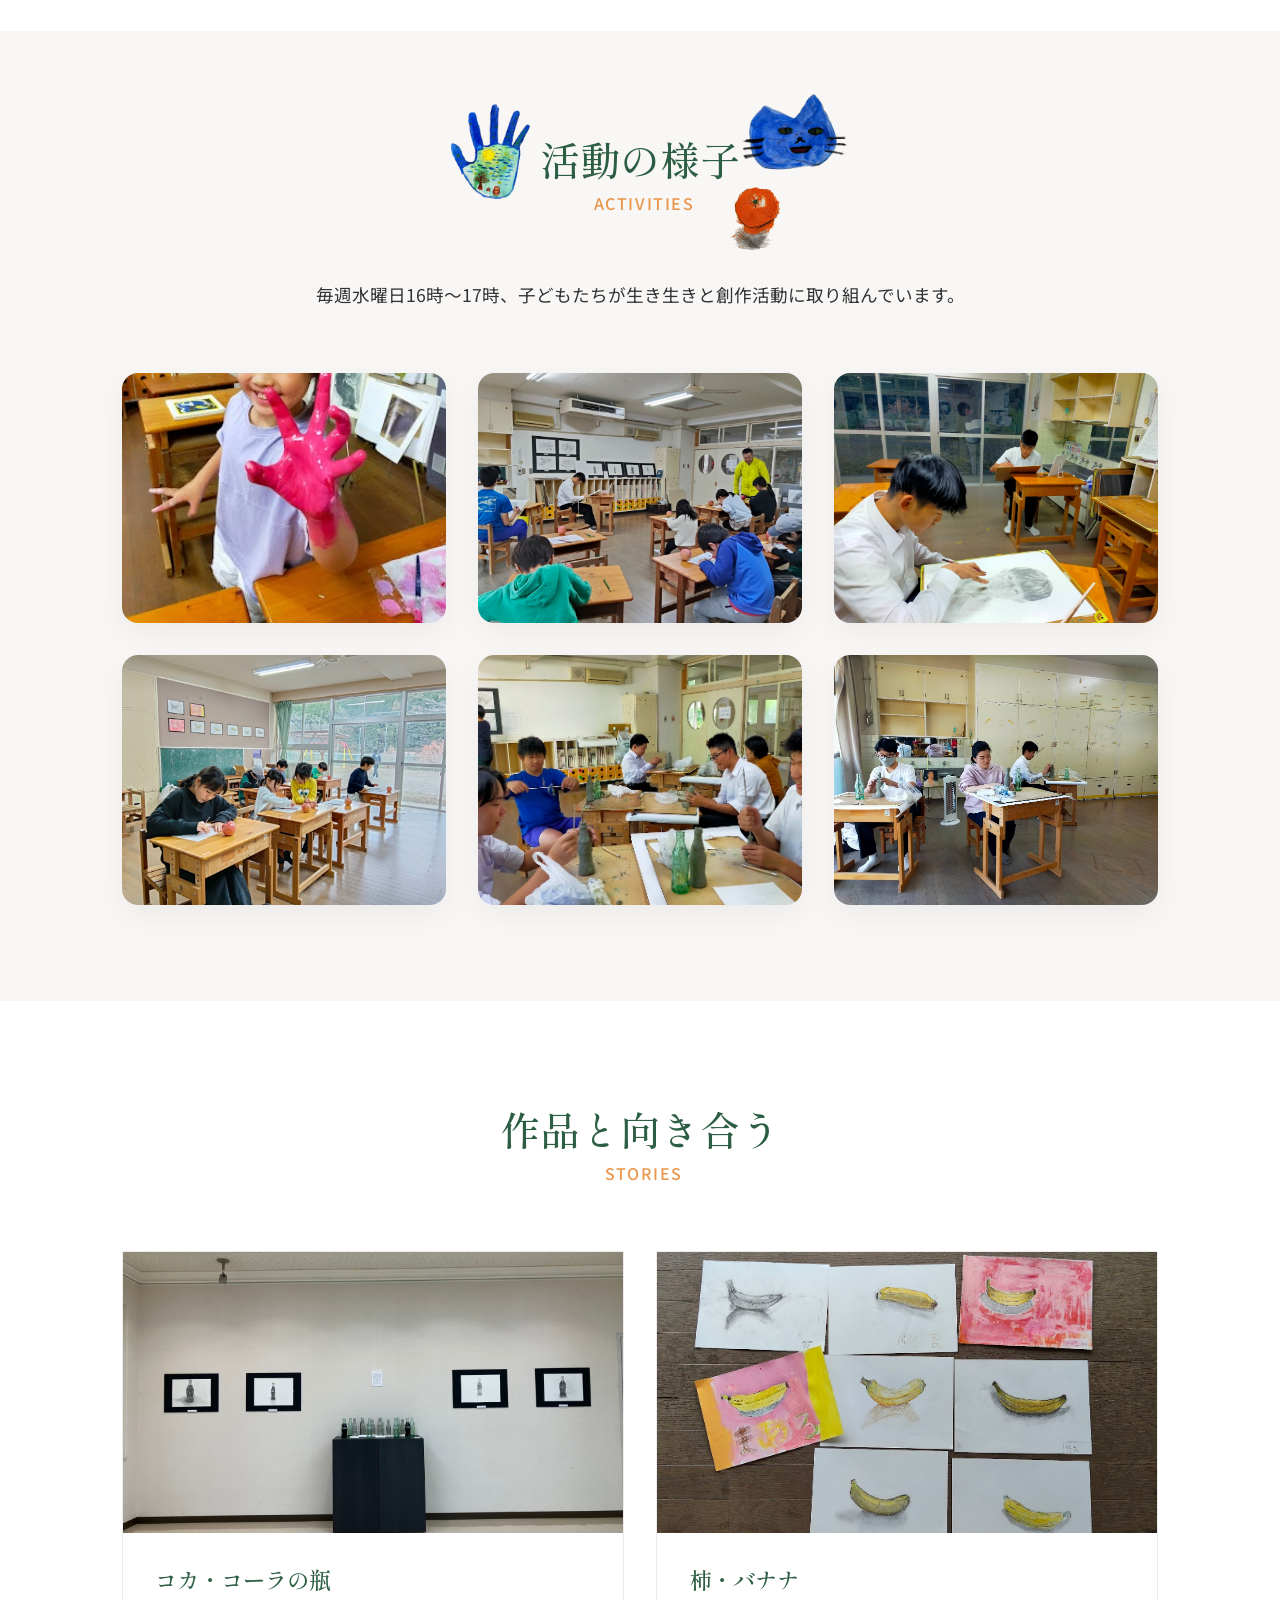
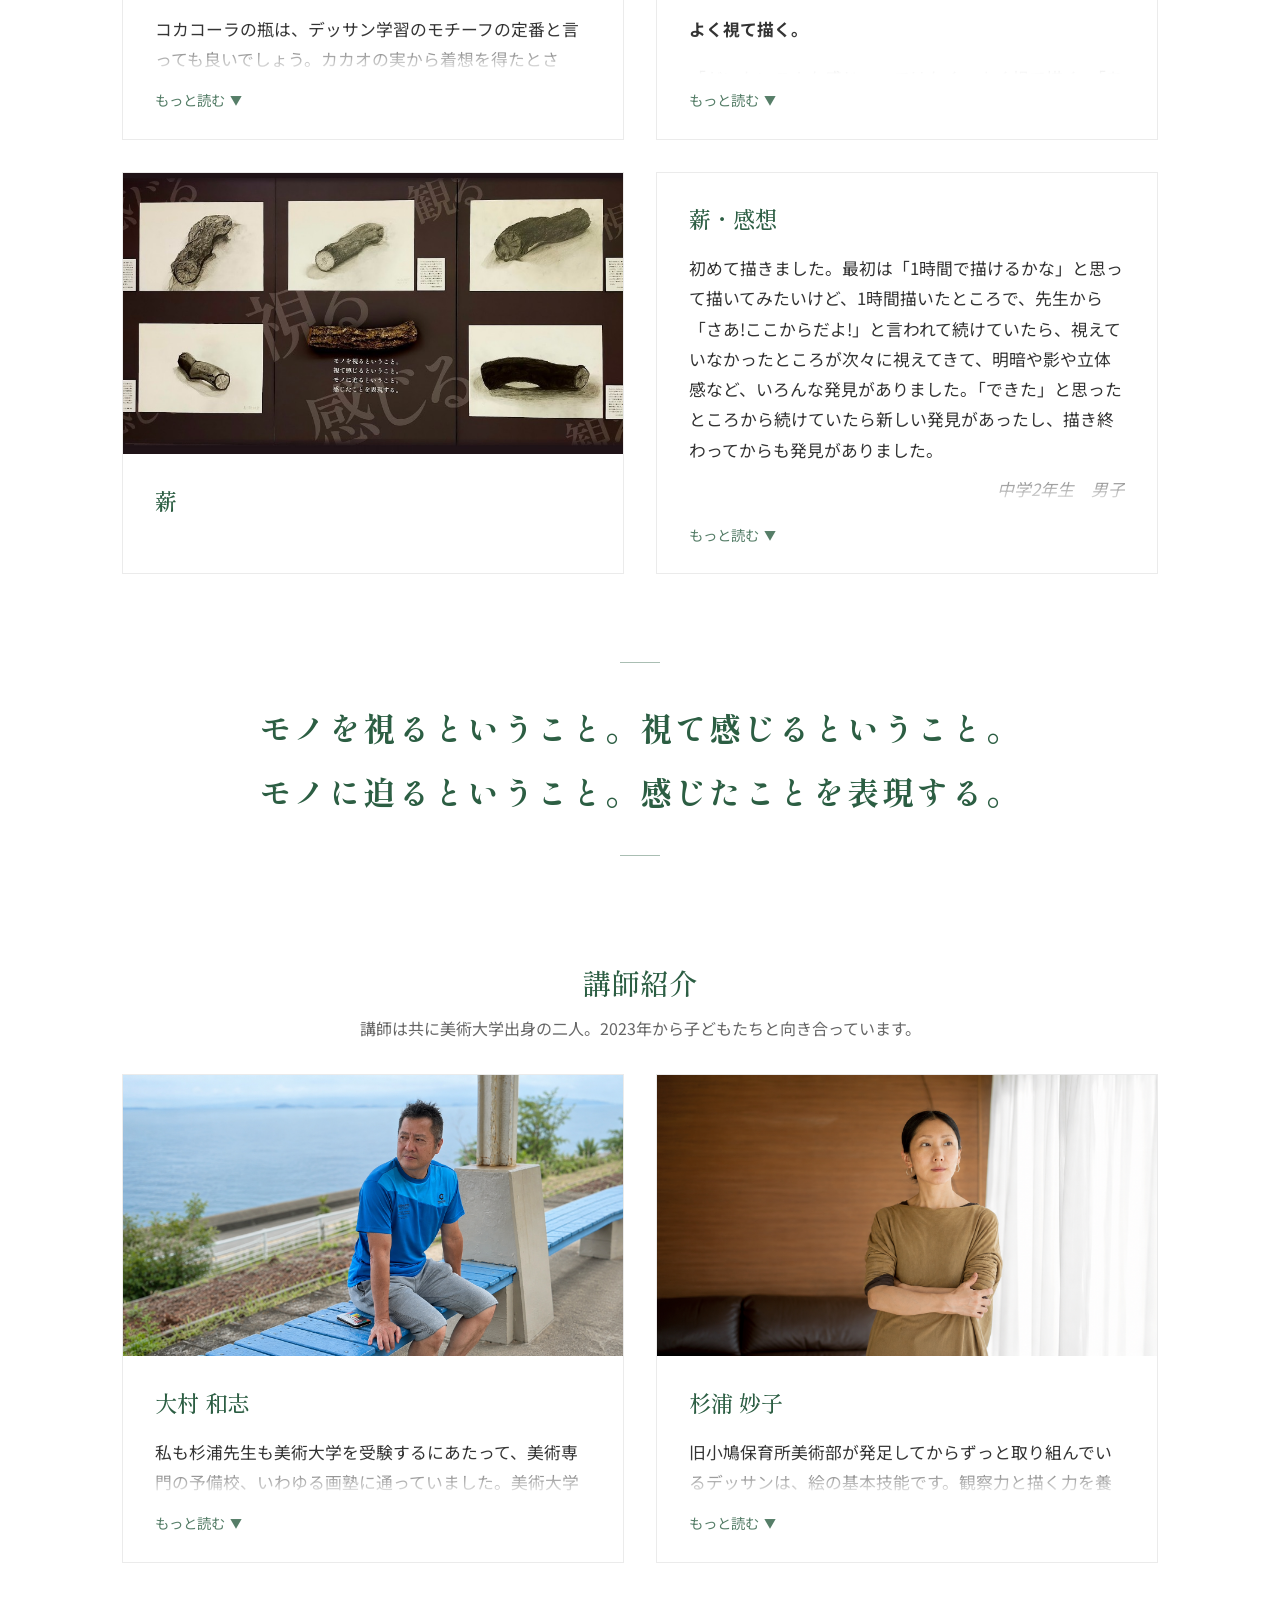
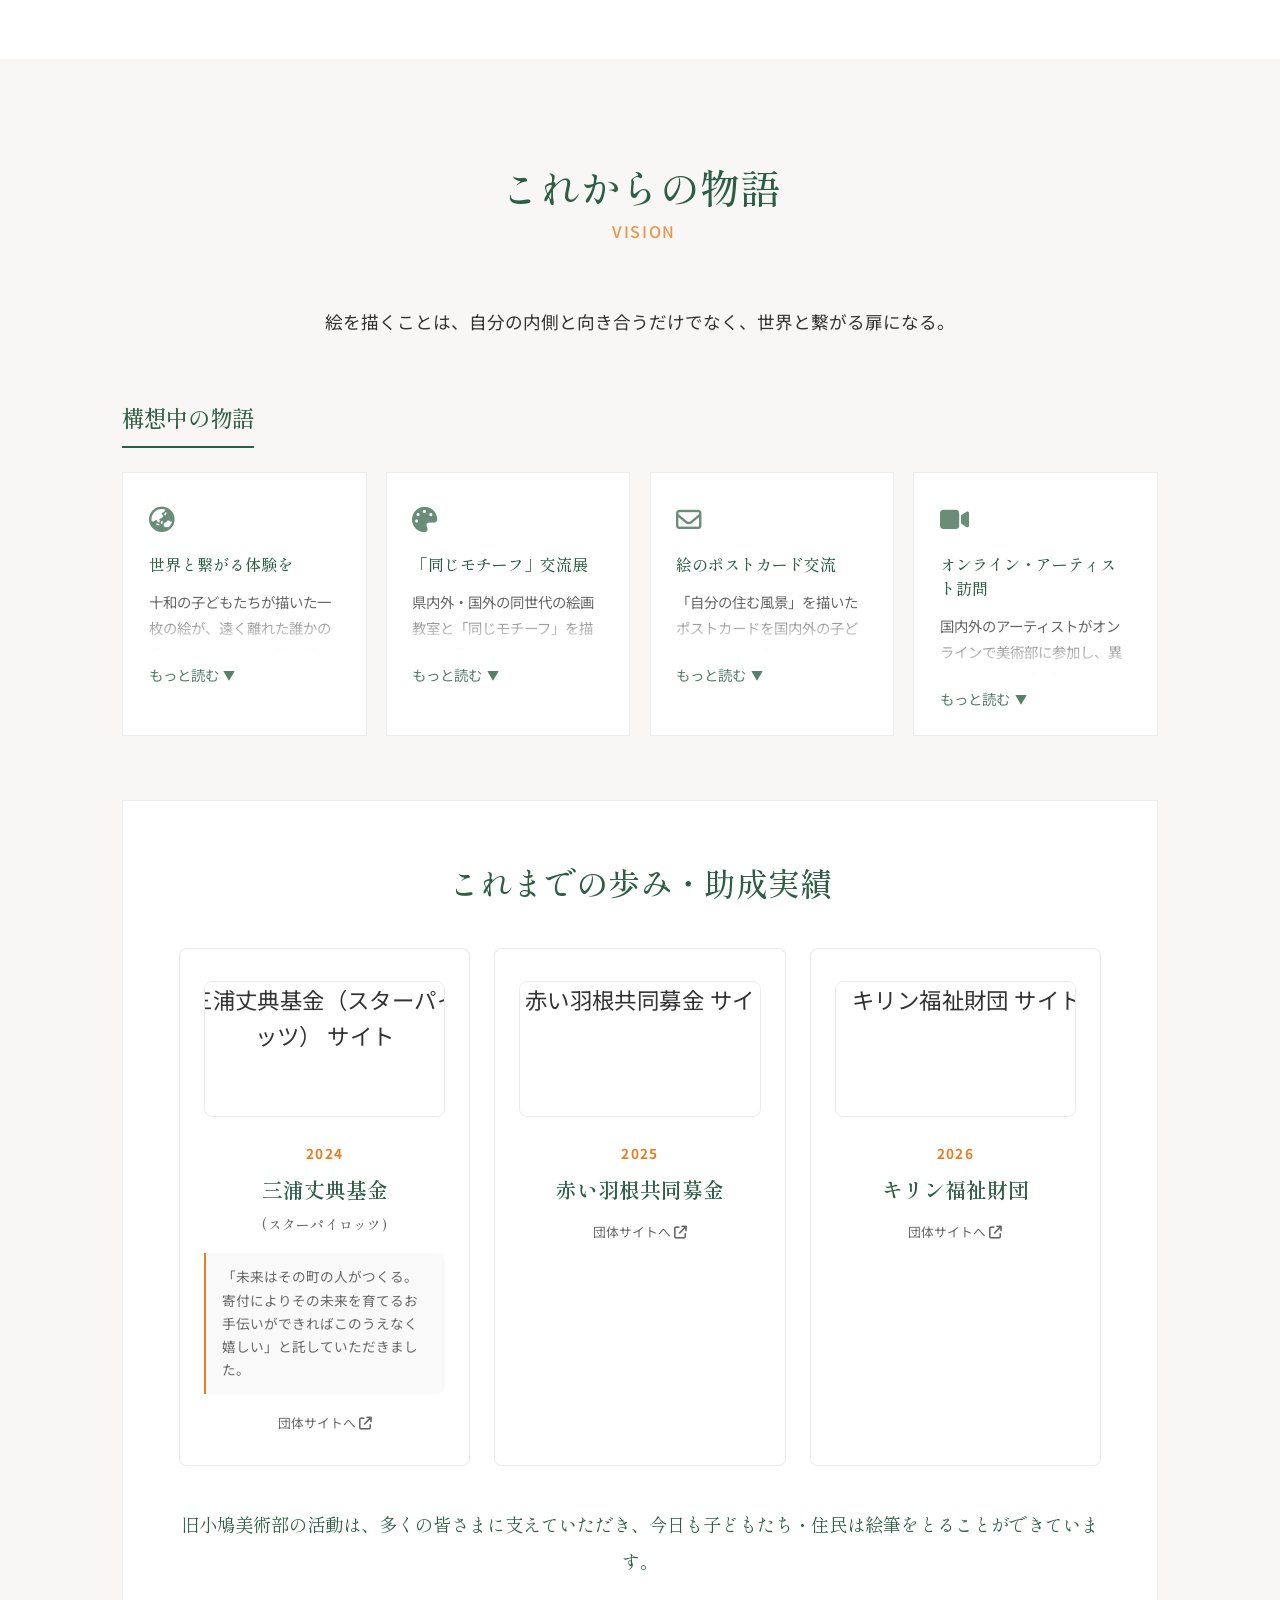
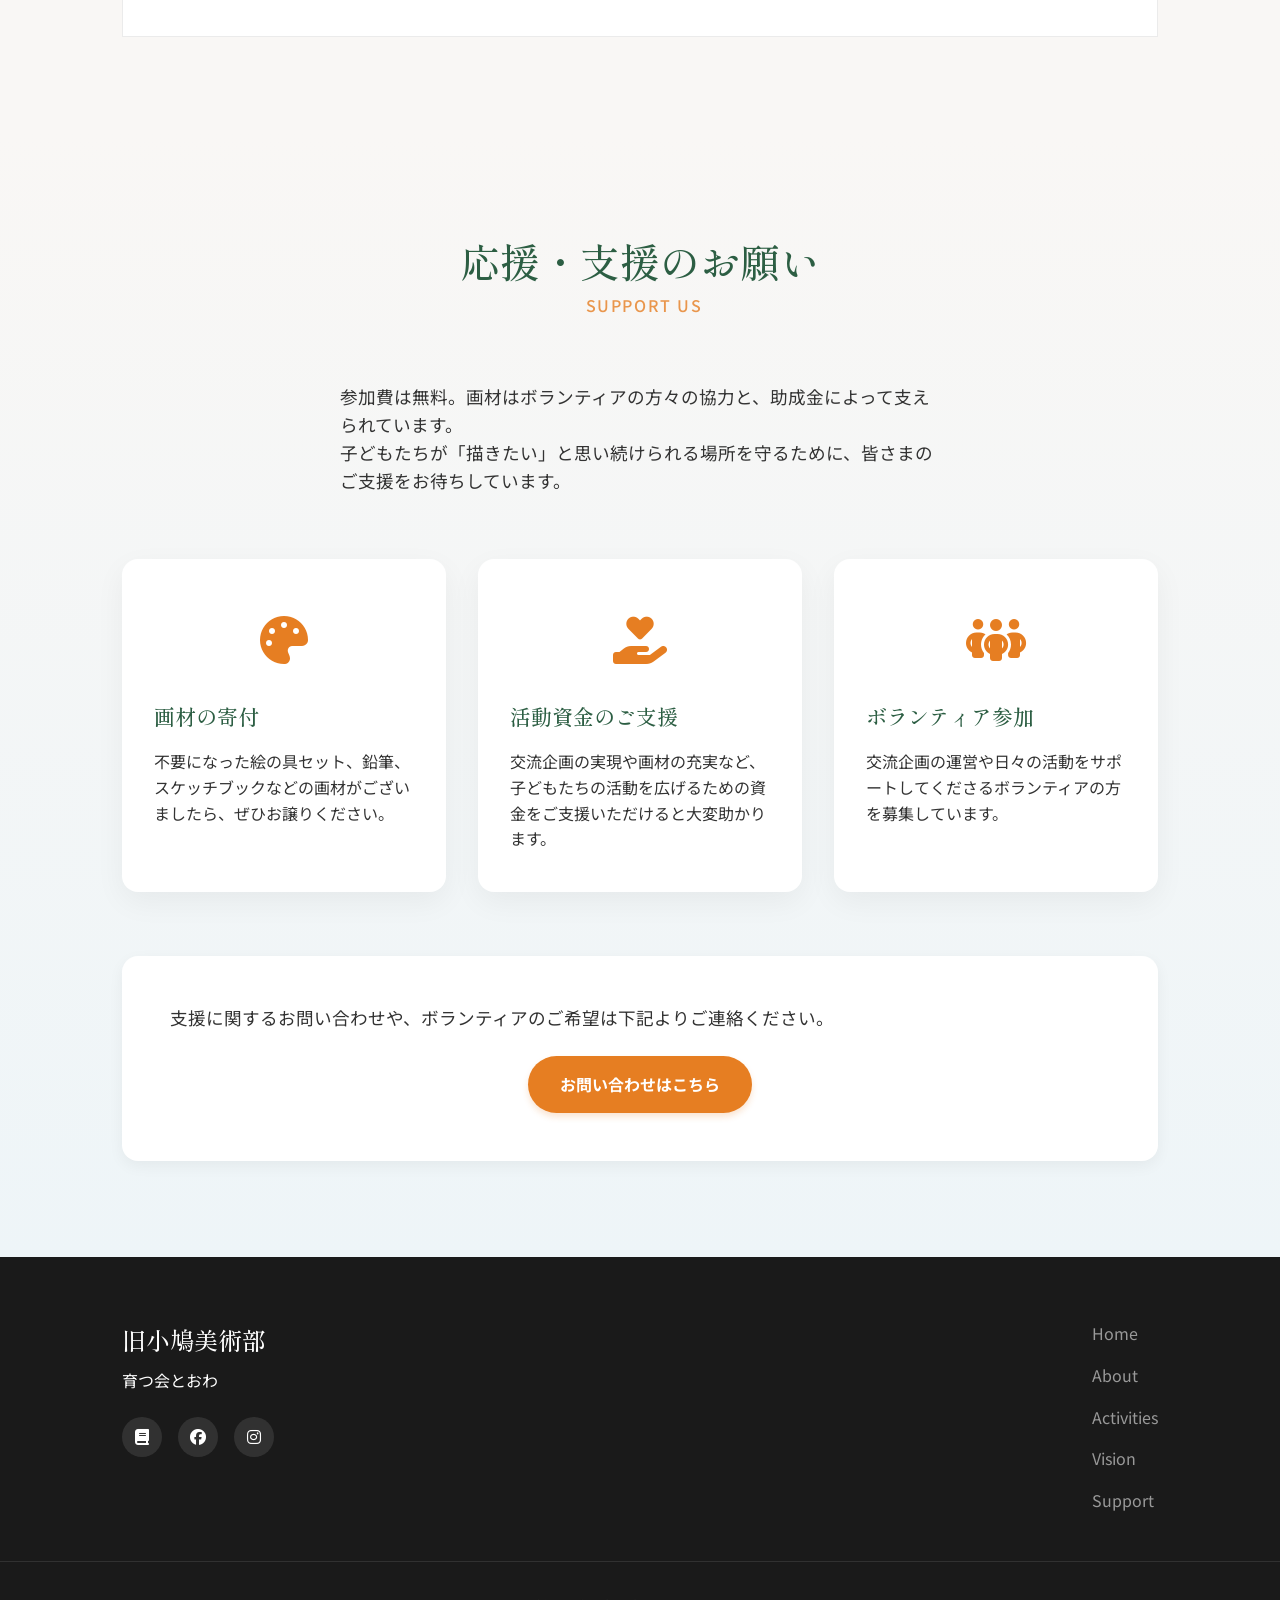
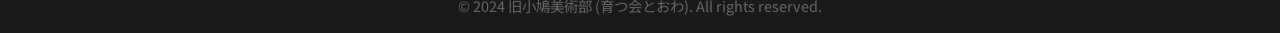
==== commit a5a0c816: "助成実績：三浦丈典基金の表記を「三浦丈典基金 / (スターパイロッツ)」の二行に サブ表記用クラス grant-name-sub を追加し、視覚的階層をつくる。" ====
--- a/index.html
+++ b/index.html
@@ -264,7 +264,7 @@
                                 <img src="https://image.thum.io/get/width/600/https://www.starpilots.jp/" alt="三浦丈典基金（スターパイロッツ） サイト" class="grant-preview-img">
                             </a>
                             <span class="grant-year">2024</span>
-                            <span class="grant-name">三浦丈典基金（スターパイロッツ）</span>
+                            <span class="grant-name">三浦丈典基金<br><span class="grant-name-sub">(スターパイロッツ)</span></span>
                             <p class="grant-comment">「未来はその町の人がつくる。寄付によりその未来を育てるお手伝いができればこのうえなく嬉しい」と託していただきました。</p>
                             <a href="https://www.starpilots.jp/" target="_blank" rel="noopener" class="grant-link">団体サイトへ <i class="fa-solid fa-arrow-up-right-from-square"></i></a>
                         </div>
--- a/style.css
+++ b/style.css
@@ -778,6 +778,49 @@
     flex-direction: column;
     align-items: center;
     gap: 0.6rem;
+    background: #fff;
+    border-radius: var(--br-sm);
+    cursor: pointer;
+    transition: transform 0.4s cubic-bezier(0.2, 0.8, 0.2, 1),
+                box-shadow 0.4s ease,
+                border-color 0.4s ease,
+                background-color 0.4s ease;
+}
+
+.grant-card:hover,
+.grant-card:focus-within {
+    transform: translateY(-6px) rotate(-0.6deg) scale(1.02);
+    border-color: var(--clr-accent-orange);
+    background-color: #fffaf3;
+    box-shadow: 0 14px 32px rgba(230, 126, 34, 0.18),
+                0 4px 12px rgba(0, 0, 0, 0.06);
+}
+
+.grant-card:active {
+    transform: translateY(-2px) rotate(-0.2deg) scale(1.0);
+    transition-duration: 0.15s;
+}
+
+.grant-card:hover .grant-name,
+.grant-card:focus-within .grant-name {
+    color: var(--clr-accent-orange);
+    transition: color 0.4s ease;
+}
+
+.grant-card:hover .grant-preview-img,
+.grant-card:focus-within .grant-preview-img {
+    transform: scale(1.5);
+    transition: transform 0.6s ease;
+}
+
+@media (prefers-reduced-motion: reduce) {
+    .grant-card,
+    .grant-card:hover,
+    .grant-card:focus-within,
+    .grant-card:active {
+        transform: none;
+        transition: box-shadow 0.2s ease, border-color 0.2s ease, background-color 0.2s ease;
+    }
 }
 
 .grant-year {
@@ -792,6 +835,15 @@
     font-size: 1.3rem;
     color: var(--clr-forest-green);
     font-weight: 600;
+    line-height: 1.5;
+    text-align: center;
+}
+
+.grant-name-sub {
+    font-size: 0.85rem;
+    font-weight: 500;
+    color: var(--clr-text-light);
+    letter-spacing: 0.02em;
 }
 
 .grant-comment {
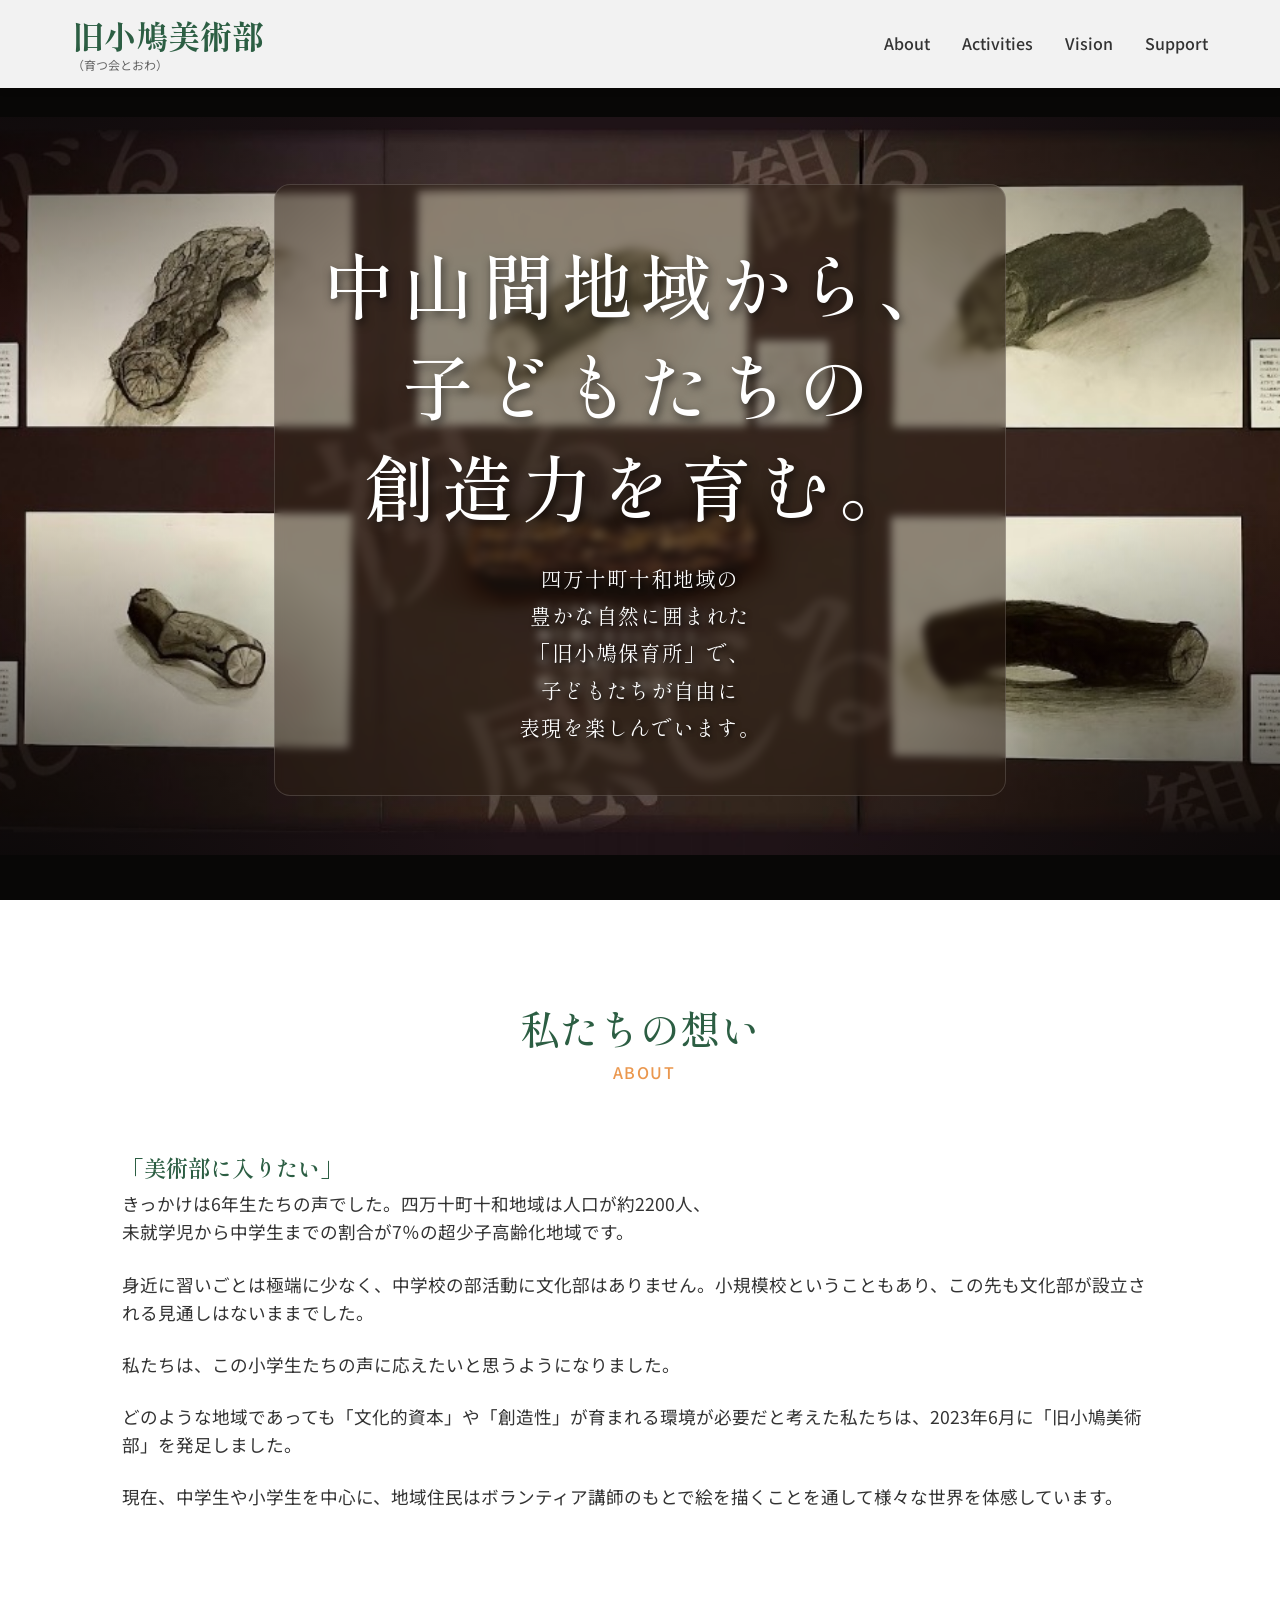
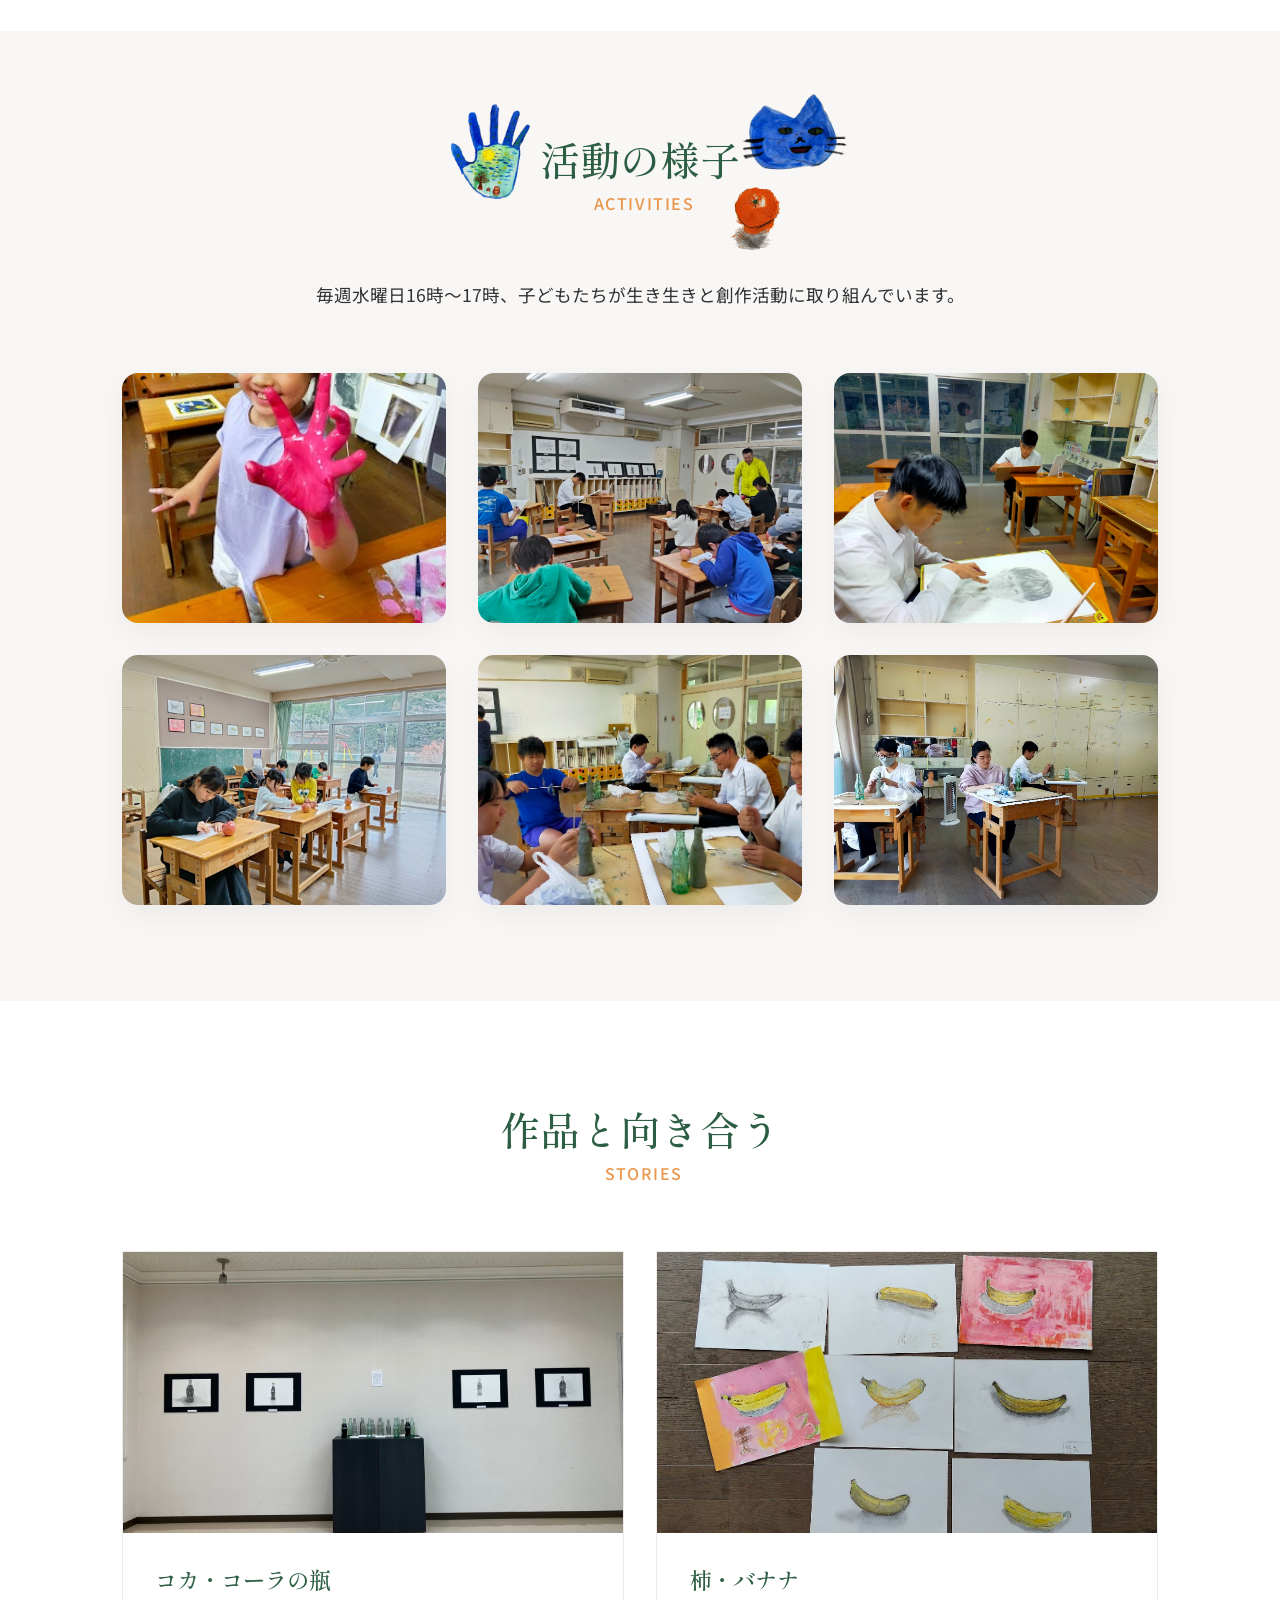
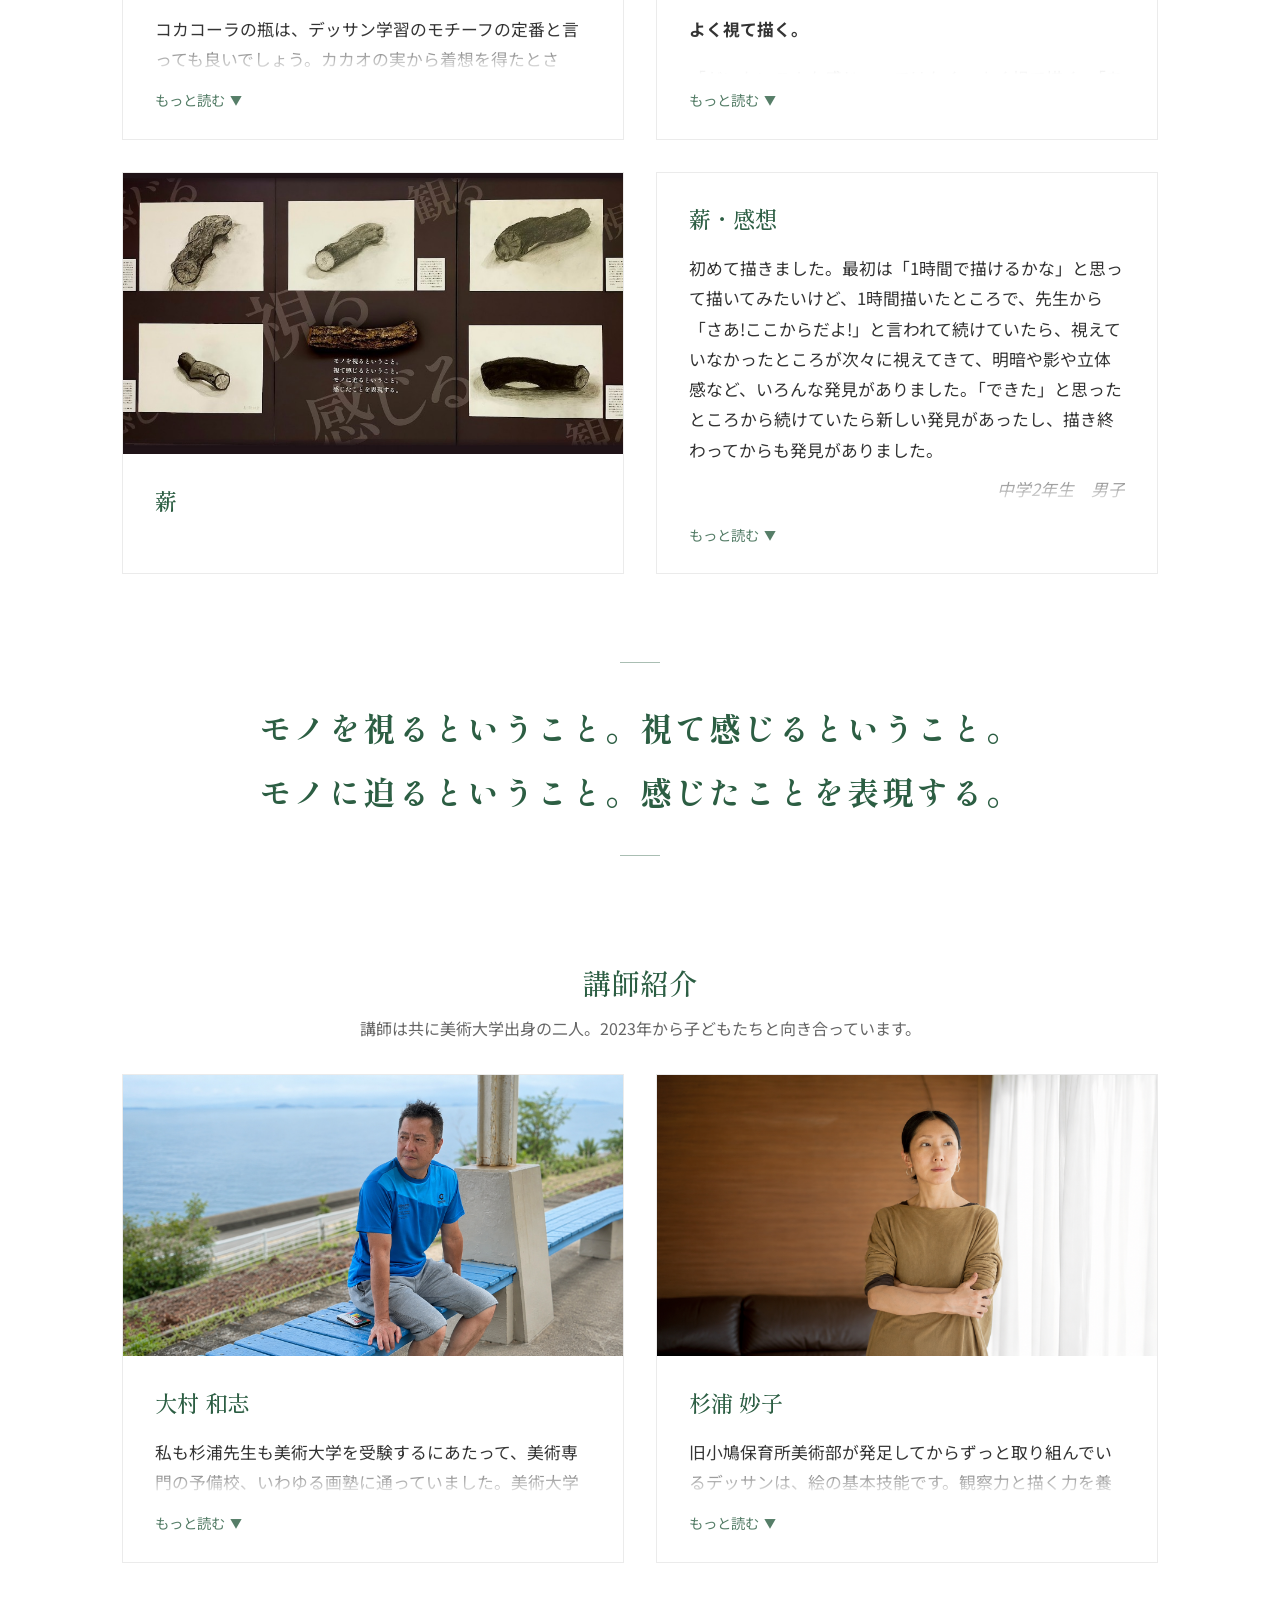
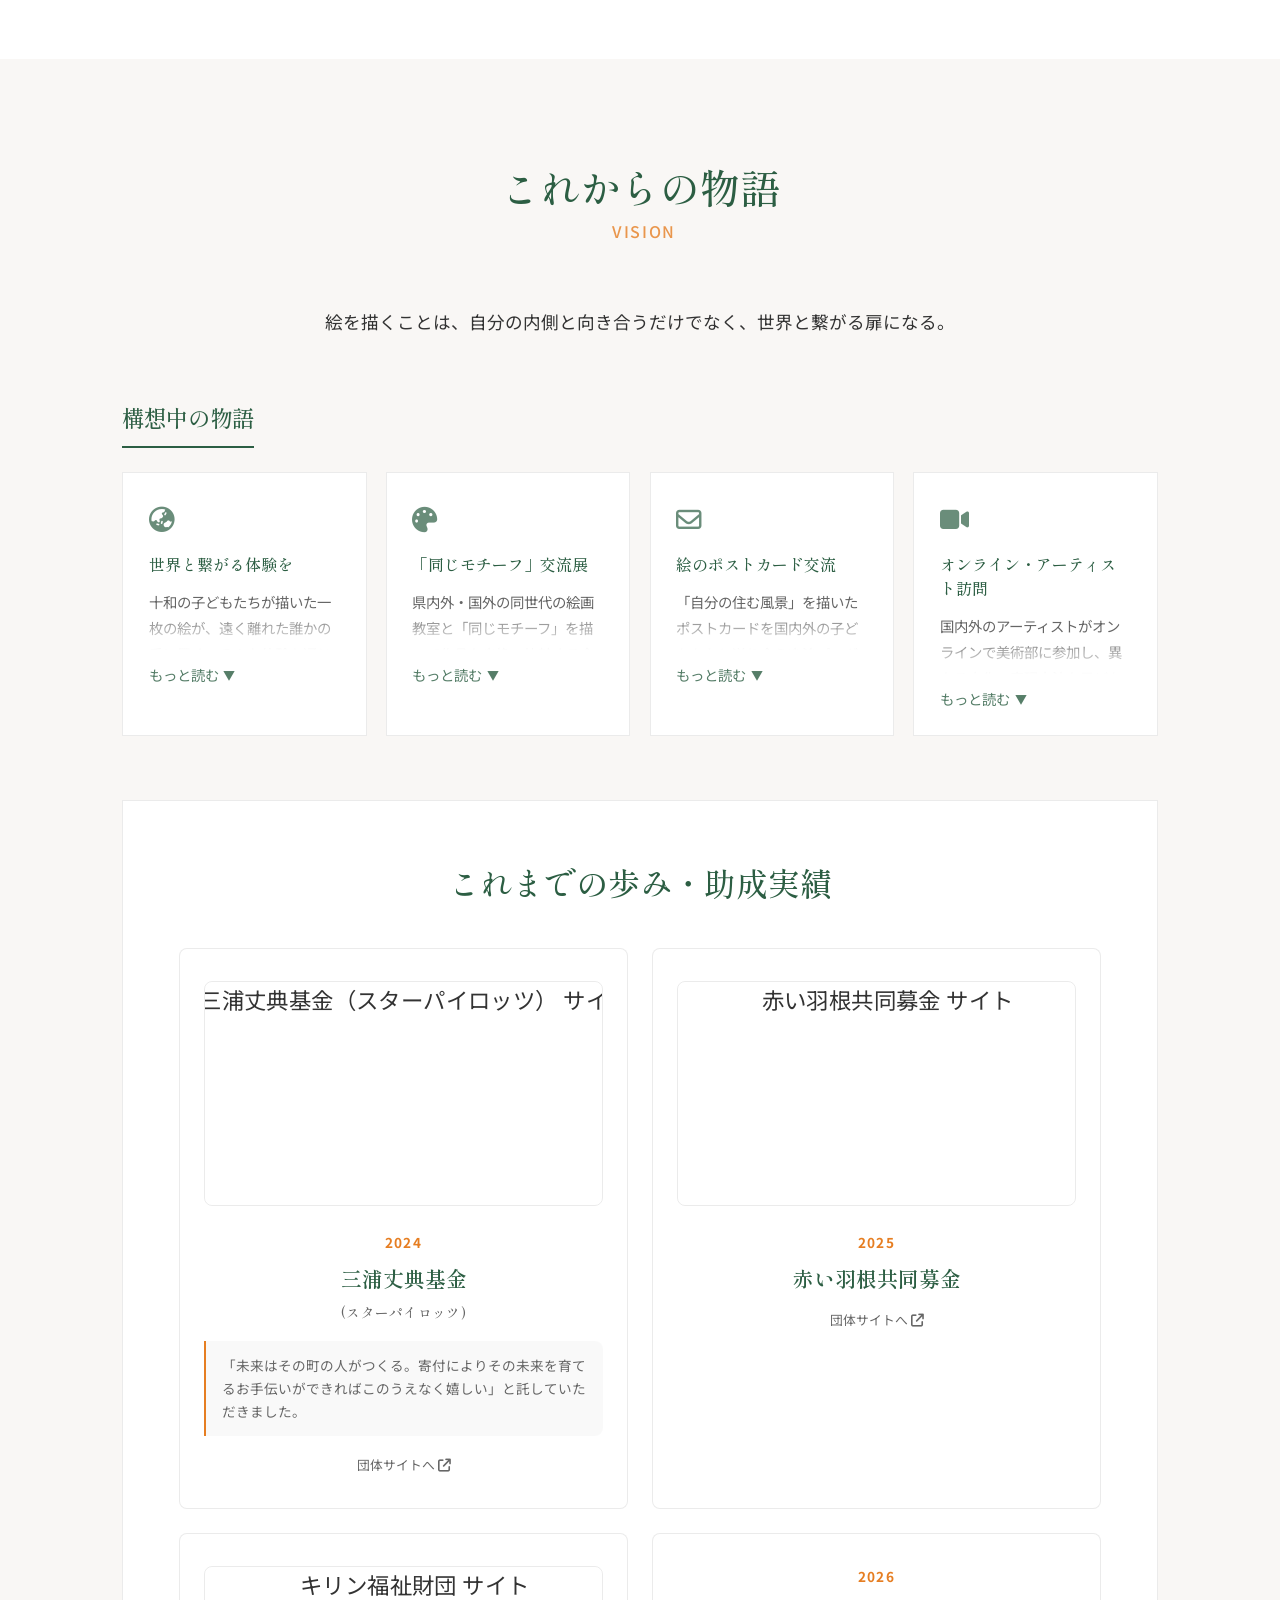
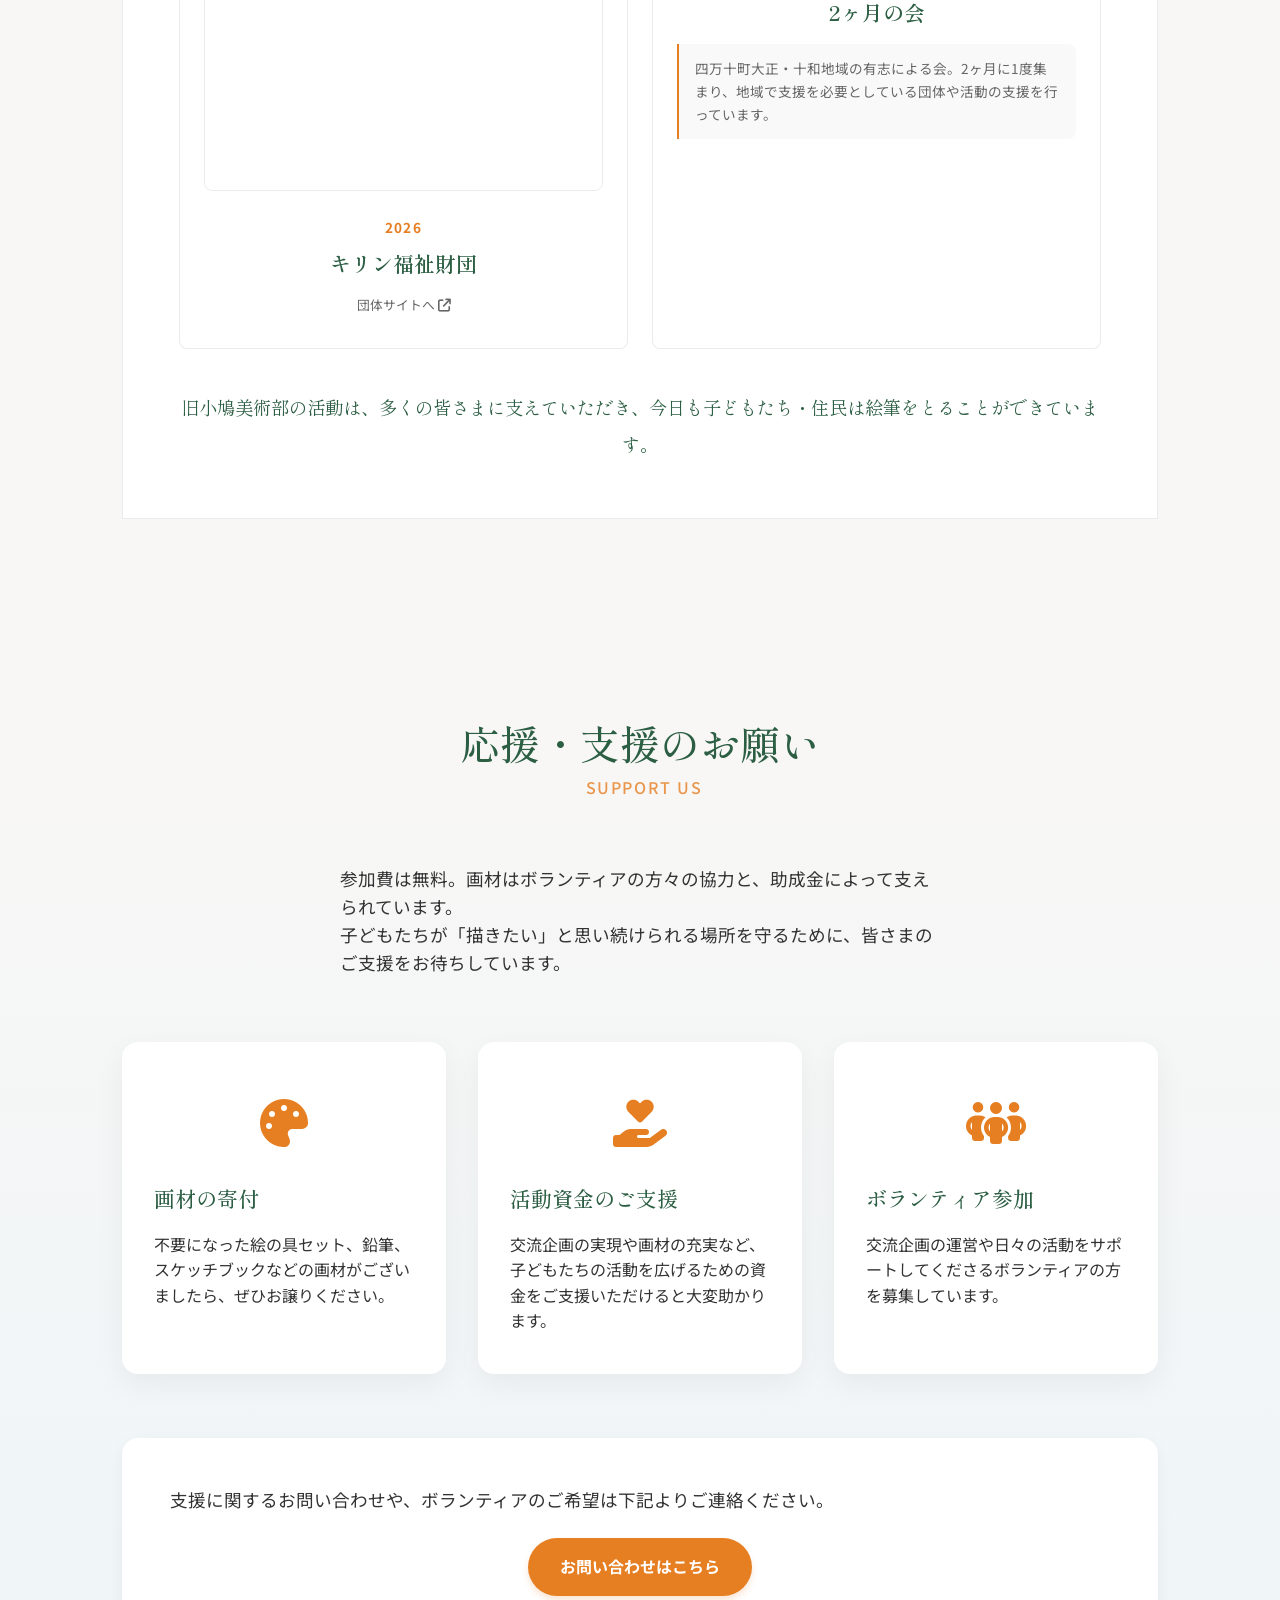
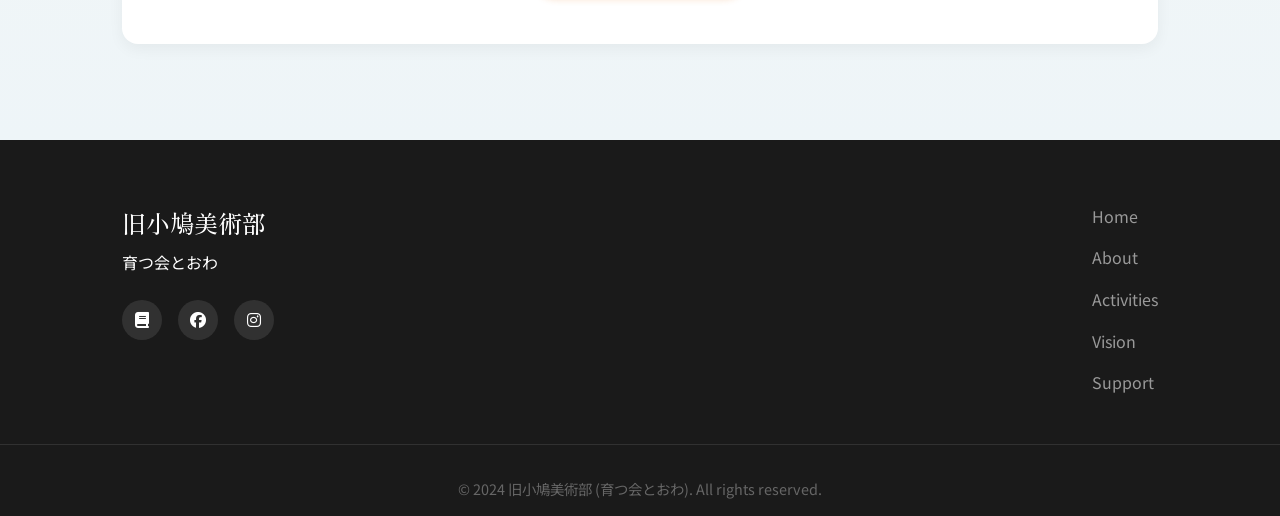
==== commit e09232a4: "助成実績に「2ヶ月の会」を追加し、カード4枚に合わせてグリッドを2列に調整" ====
--- a/index.html
+++ b/index.html
@@ -284,6 +284,11 @@
                             <span class="grant-name">キリン福祉財団</span>
                             <a href="https://foundation.kirinholdings.com/" target="_blank" rel="noopener" class="grant-link">団体サイトへ <i class="fa-solid fa-arrow-up-right-from-square"></i></a>
                         </div>
+                        <div class="grant-card">
+                            <span class="grant-year">2026</span>
+                            <span class="grant-name">2ヶ月の会</span>
+                            <p class="grant-comment">四万十町大正・十和地域の有志による会。2ヶ月に1度集まり、地域で支援を必要としている団体や活動の支援を行っています。</p>
+                        </div>
                     </div>
                     <p class="grants-message">旧小鳩美術部の活動は、多くの皆さまに支えていただき、今日も子どもたち・住民は絵筆をとることができています。</p>
                 </div>
--- a/style.css
+++ b/style.css
@@ -766,7 +766,7 @@
 
 .grants-grid {
     display: grid;
-    grid-template-columns: repeat(3, 1fr);
+    grid-template-columns: repeat(auto-fit, minmax(380px, 1fr));
     gap: 1.5rem;
     margin-bottom: 2.5rem;
 }
